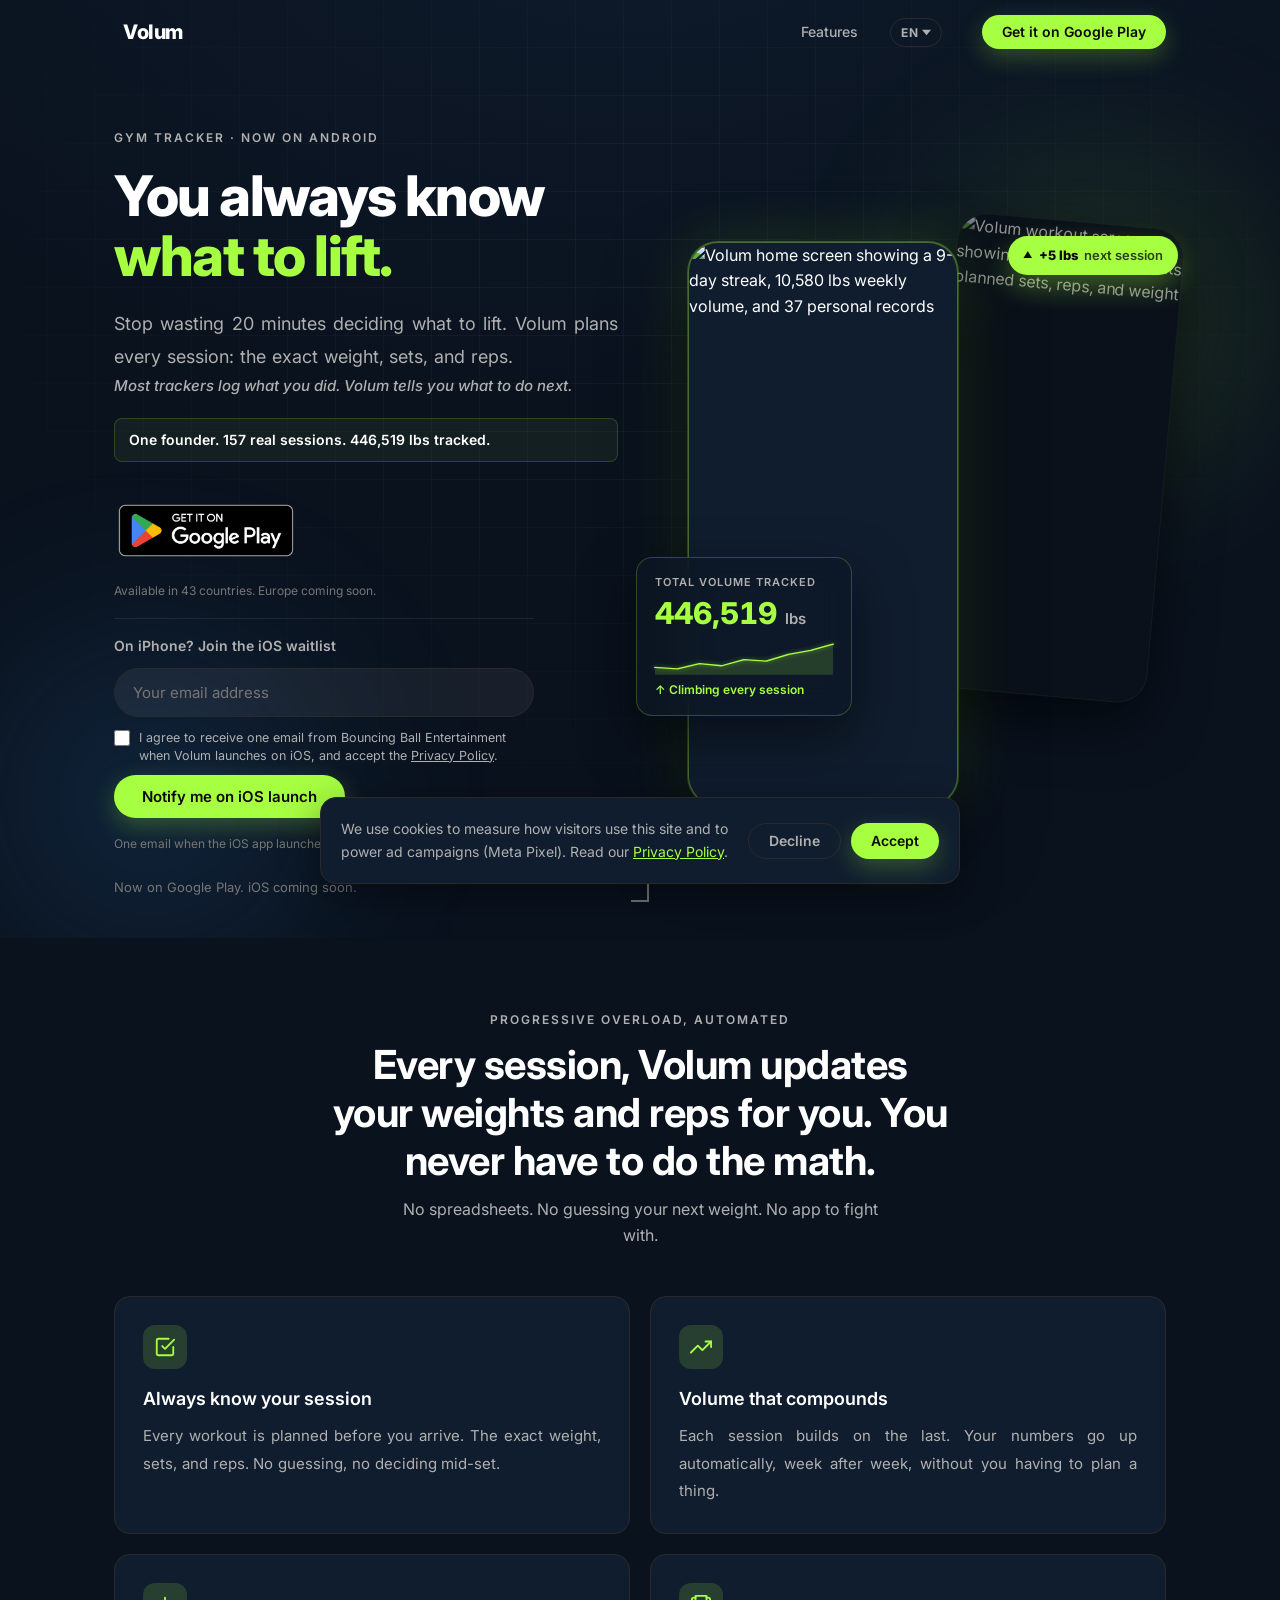
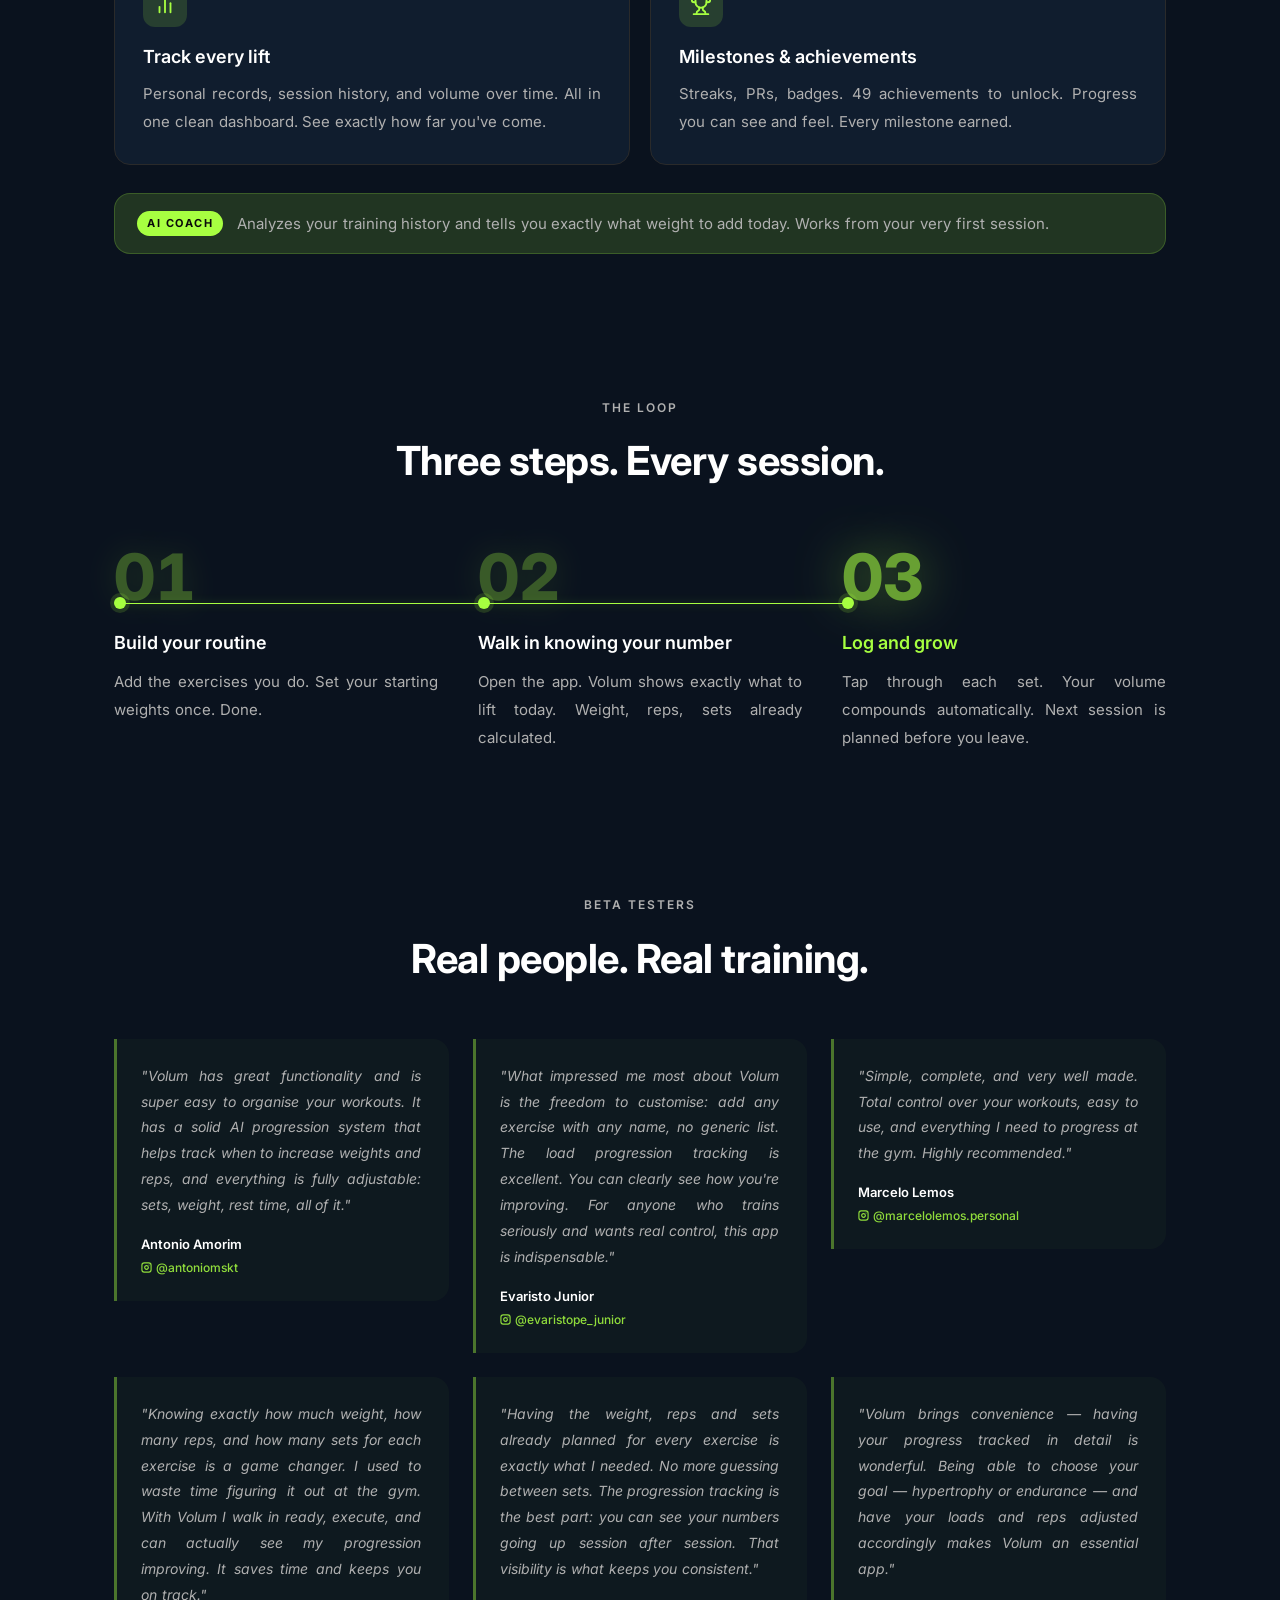
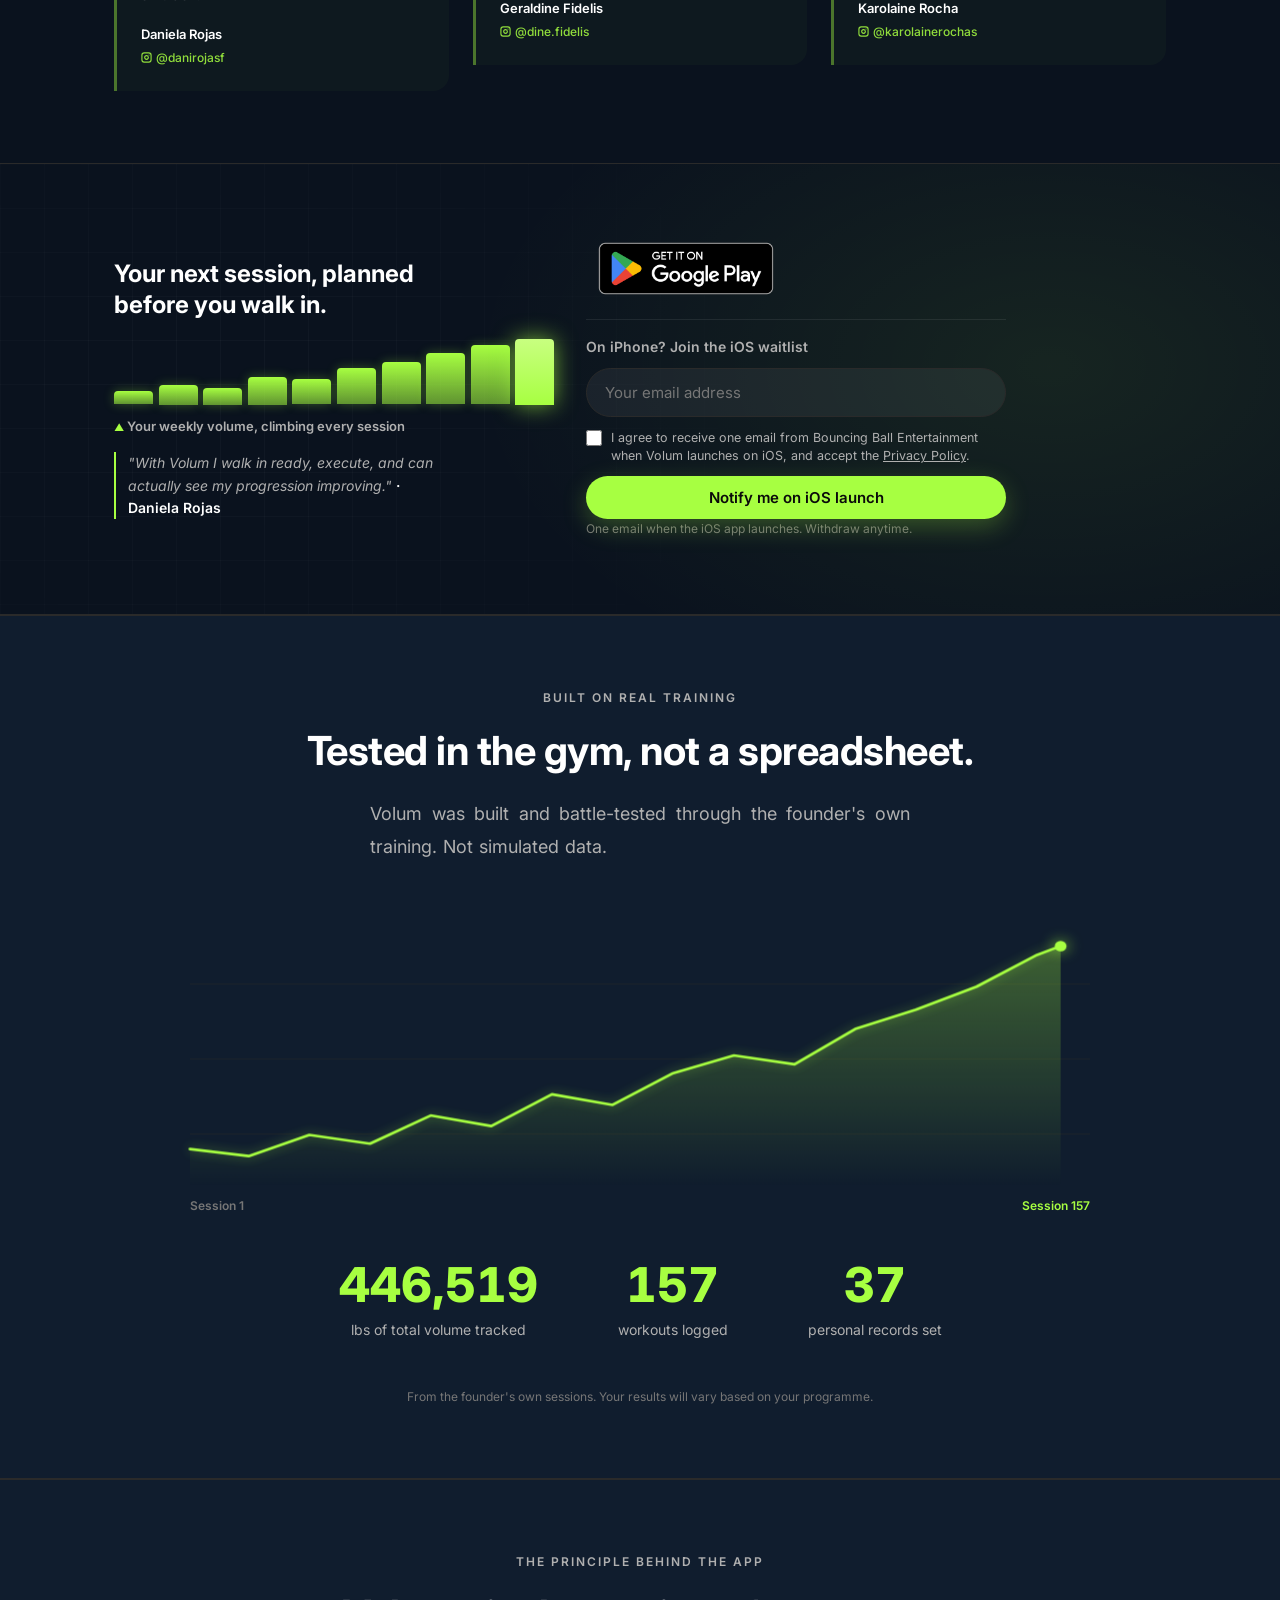
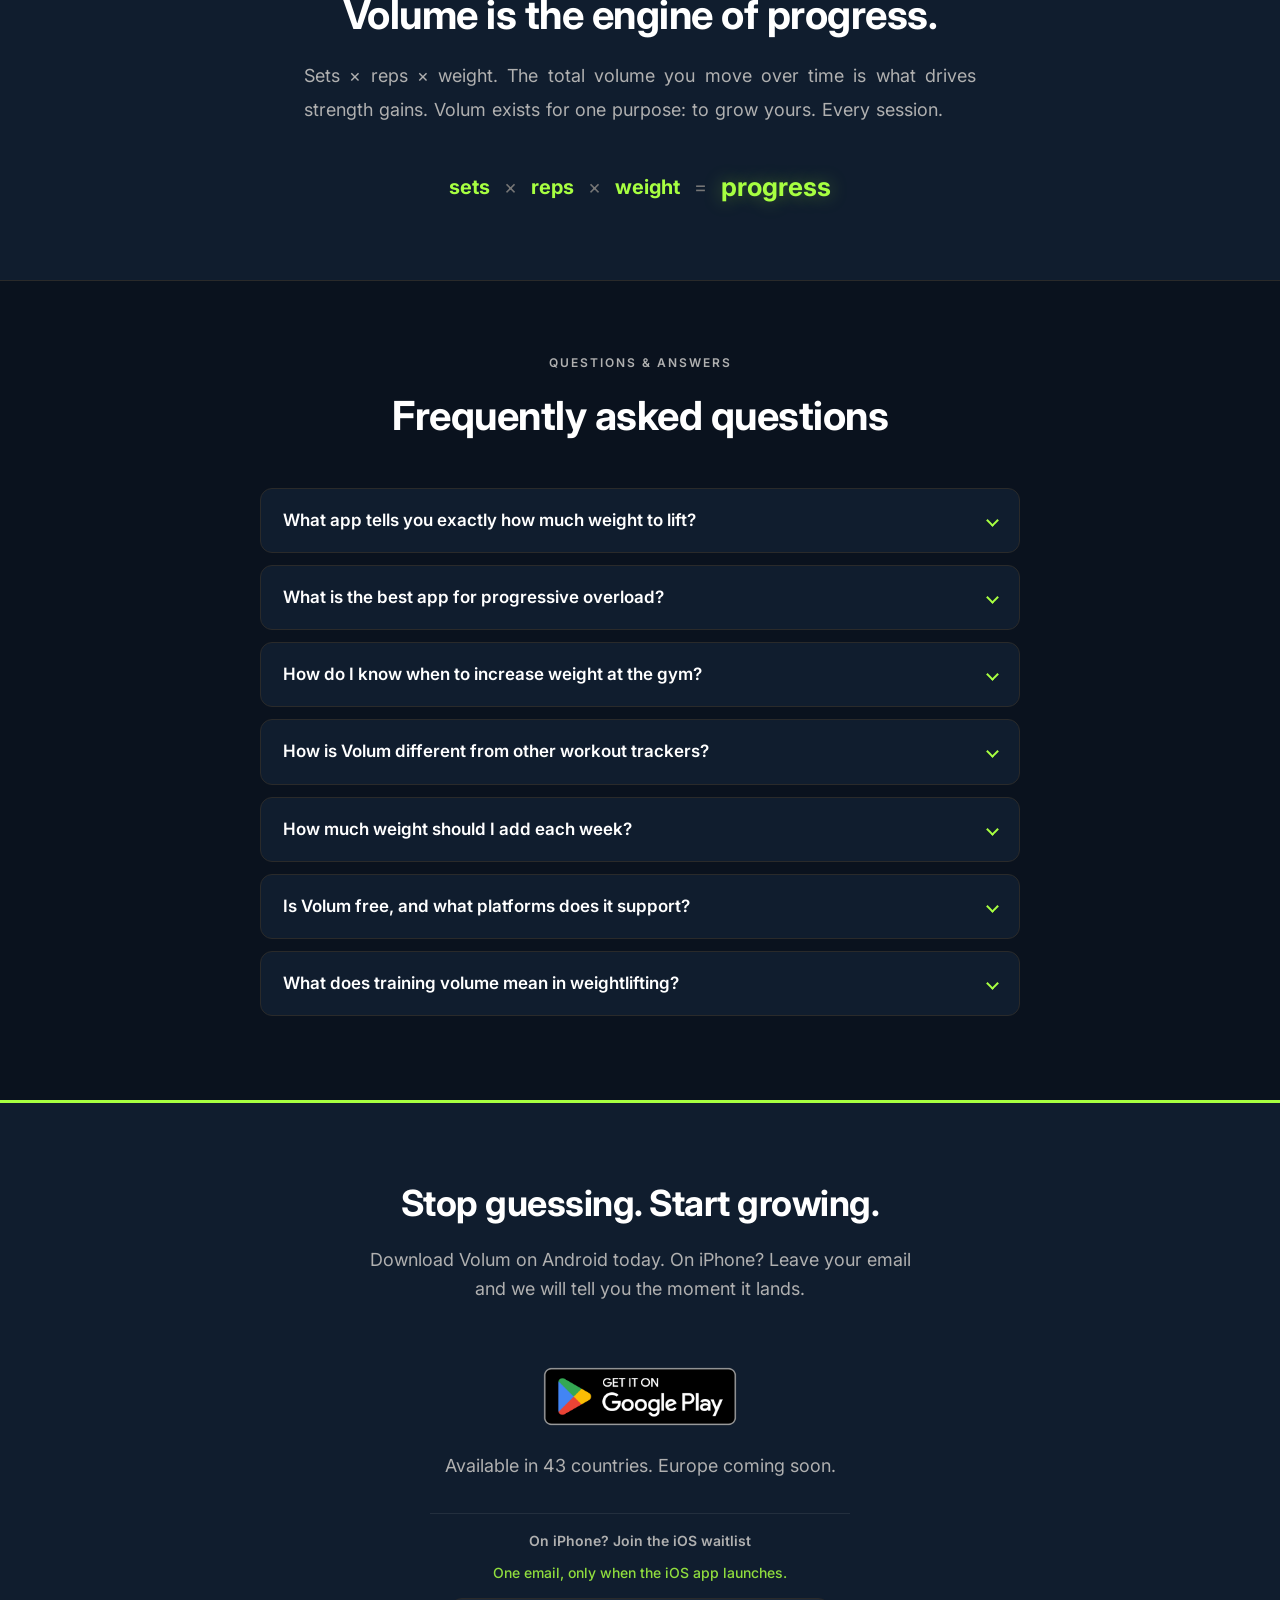
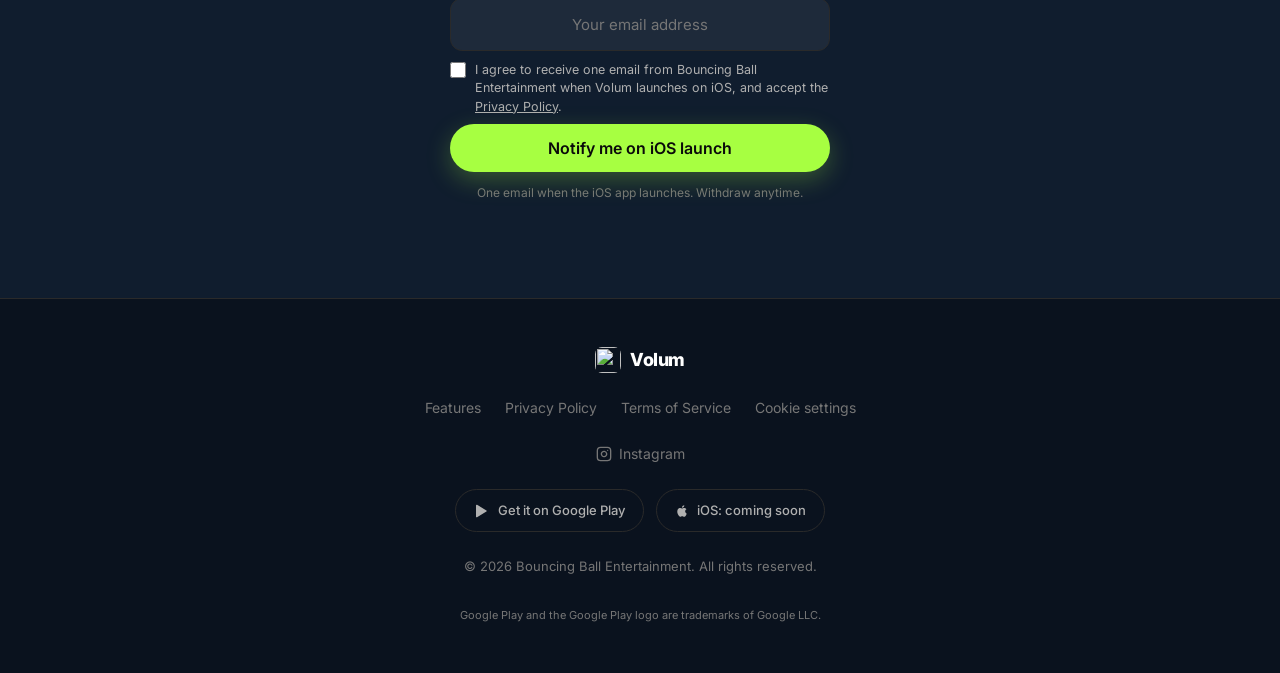
==== index.html @ c30d6f72 "feat(site): Google Play CTA for Android, iOS-only email waitlist Co-Authored-By: Claude Sonnet 5.5 <" ====
<!DOCTYPE html>
<html lang="en">
<head>
  <meta charset="UTF-8">
  <meta name="viewport" content="width=device-width, initial-scale=1.0">
  <title>Volum: Free Workout Tracker App · Progressive Overload Made Simple</title>
  <meta name="description" content="Know exactly what to lift every session. Volum plans your workout: weight, sets, and reps. Your volume grows automatically. Free gym log app, now on Google Play for Android. iOS coming soon.">

  <meta property="og:title"       content="Volum: Free Workout Tracker App">
  <meta property="og:description" content="Know exactly what to lift every session. Volum plans your workout so your volume grows automatically.">
  <meta property="og:image"       content="https://app-volum.com/assets/icon.png">
  <meta property="og:image:width"  content="1024">
  <meta property="og:image:height" content="1024">
  <meta property="og:type"        content="website">
  <meta property="og:url"         content="https://app-volum.com/">
  <meta property="og:locale"      content="en_US">
  <meta name="twitter:card"       content="summary_large_image">
  <link rel="canonical"           href="https://app-volum.com/">
  <link rel="alternate" hreflang="en" href="https://app-volum.com/">
  <link rel="alternate" hreflang="es" href="https://app-volum.com/es/">
  <link rel="alternate" hreflang="pt" href="https://app-volum.com/pt/">
  <link rel="alternate" hreflang="x-default" href="https://app-volum.com/">

  <link rel="preload" as="image" href="/assets/hero-bg.png">

  <script defer data-domain="app-volum.com"
          src="https://plausible.io/js/script.js"></script>
  <script>window.plausible=window.plausible||function(){(window.plausible.q=window.plausible.q||[]).push(arguments)}</script>

  <!-- Meta Pixel: NOT loaded here. It only loads (script fetch + init +
       PageView) after cookie consent is accepted -- see loadMetaPixel() in
       script.js and the consent banner in <body>. No noscript pixel either,
       since we can't gate tracking for JS-disabled visitors on consent. -->

  <script type="application/ld+json">
  {
    "@context": "https://schema.org",
    "@type": "SoftwareApplication",
    "name": "Volum",
    "description": "Free workout tracker app that plans every session: weight, sets, and reps. Your volume grows automatically.",
    "operatingSystem": "Android",
    "applicationCategory": "HealthApplication",
    "inLanguage": ["en", "es", "pt"],
    "offers": { "@type": "Offer", "price": "0", "priceCurrency": "USD" },
    "url": "https://app-volum.com/",
    "downloadUrl": "https://play.google.com/store/apps/details?id=com.volum.app",
    "installUrl": "https://play.google.com/store/apps/details?id=com.volum.app",
    "sameAs": ["https://play.google.com/store/apps/details?id=com.volum.app"]
  }
  </script>

  <script type="application/ld+json">
  {
    "@context": "https://schema.org",
    "@type": "FAQPage",
    "mainEntity": [
      {
        "@type": "Question",
        "name": "What app tells you exactly how much weight to lift?",
        "acceptedAnswer": { "@type": "Answer", "text": "Volum tells you the exact weight, sets, and reps for every exercise before you start. It analyzes your training history and uses an AI Coach to apply progressive overload automatically, so you never have to guess your next weight at the gym." }
      },
      {
        "@type": "Question",
        "name": "What is the best app for progressive overload?",
        "acceptedAnswer": { "@type": "Answer", "text": "Volum is built specifically for progressive overload. Instead of only logging what you did, it plans your next session, increasing weight, reps, or sets automatically based on your performance, so your training volume keeps climbing week after week." }
      },
      {
        "@type": "Question",
        "name": "How do I know when to increase weight at the gym?",
        "acceptedAnswer": { "@type": "Answer", "text": "A simple rule: increase the weight once you can complete all your planned sets and reps with one or two reps left in reserve. Volum tracks this for you and tells you exactly when and how much to add each session." }
      },
      {
        "@type": "Question",
        "name": "How is Volum different from other workout trackers?",
        "acceptedAnswer": { "@type": "Answer", "text": "Most trackers only log what you already did. Volum is a workout planner: it tells you what to do next. Every session's weight, sets, and reps are calculated for you in advance, then logged as you train, with no spreadsheets and no guessing." }
      },
      {
        "@type": "Question",
        "name": "How much weight should I add each week?",
        "acceptedAnswer": { "@type": "Answer", "text": "For most lifts, adding roughly 2.5 to 5 percent once you hit your rep targets is a sustainable rate of progression. The right amount depends on the exercise and your recovery, so Volum calculates it per exercise to keep each jump small enough to progress safely." }
      },
      {
        "@type": "Question",
        "name": "Is Volum free, and what platforms does it support?",
        "acceptedAnswer": { "@type": "Answer", "text": "Yes. Volum is a free workout tracker, available now on Google Play for Android. An iOS version is coming soon: join the iOS waitlist and we will send you a single email on launch day." }
      },
      {
        "@type": "Question",
        "name": "What does training volume mean in weightlifting?",
        "acceptedAnswer": { "@type": "Answer", "text": "Training volume is sets times reps times weight, the total amount of work you move over time. It is a primary driver of muscle and strength gains. Volum tracks your volume every session and grows it gradually through automatic progressive overload." }
      }
    ]
  }
  </script>

  <meta name="theme-color" content="#0A121E">
  <link rel="icon" href="/assets/icon.png">
  <link rel="stylesheet" href="/style.css?v=2.2">
  <link rel="preconnect" href="https://fonts.googleapis.com">
  <link rel="preconnect" href="https://fonts.gstatic.com" crossorigin>
  <link rel="preload" as="style" href="https://fonts.googleapis.com/css2?family=Inter:wght@400;500;600;700;800&display=swap" onload="this.rel='stylesheet'">
  <noscript><link rel="stylesheet" href="https://fonts.googleapis.com/css2?family=Inter:wght@400;500;600;700;800&display=swap"></noscript>
</head>
<body>

  <!-- ═══════════════════════════════ NAVBAR ═══════════════════════════════ -->
  <nav class="navbar" id="navbar">
    <div class="nav-inner">
      <a href="/" class="nav-logo" aria-label="Volum home">
        <img src="/assets/icon.png" alt="" class="nav-logo-mark">
        <span class="nav-logo-text">Volum</span>
      </a>
      <div class="nav-links">
        <a href="#features">Features</a>
      </div>

      <div class="lang-picker" id="lang-picker">
        <button class="lang-btn" id="lang-btn"
                aria-haspopup="listbox" aria-expanded="false" aria-label="Change language">
          <span id="lang-label">EN</span>
          <svg viewBox="0 0 10 6" fill="currentColor" aria-hidden="true"><path d="M0 0l5 6 5-6z"/></svg>
        </button>
        <ul class="lang-dropdown" id="lang-dropdown" role="listbox" aria-label="Language">
          <li role="option" data-lang="en" tabindex="0" aria-selected="true">English</li>
          <li role="option" data-lang="es" tabindex="0" aria-selected="false">Español</li>
          <li role="option" data-lang="pt" tabindex="0" aria-selected="false">Português</li>
        </ul>
      </div>

      <a href="https://play.google.com/store/apps/details?id=com.volum.app&amp;referrer=utm_source%3Dapp-volum.com%26utm_medium%3Dwebsite%26utm_campaign%3Dnav" target="_blank" rel="noopener" class="btn btn-accent btn-sm nav-cta" data-slot="nav">Get it on Google Play</a>
      <button class="hamburger" id="hamburger"
              aria-label="Open menu" aria-expanded="false" aria-controls="nav-mobile">
        <span></span><span></span><span></span>
      </button>
    </div>
    <div class="nav-mobile" id="nav-mobile">
      <a href="#features">Features</a>
      <a href="#how-it-works">How It Works</a>
      <a href="#testimonials">Testimonials</a>
      <a href="#real-numbers">Real Results</a>
      <a href="https://play.google.com/store/apps/details?id=com.volum.app&amp;referrer=utm_source%3Dapp-volum.com%26utm_medium%3Dwebsite%26utm_campaign%3Dnav" target="_blank" rel="noopener" class="btn btn-accent" data-slot="nav">Get it on Google Play</a>
    </div>
  </nav>

  <!-- ════════════════════════════════ HERO ════════════════════════════════ -->
  <section class="hero">
    <div class="hero-bg" aria-hidden="true">
      <div class="hero-grid"></div>
      <div class="hero-glow hero-glow-blue"></div>
      <div class="hero-glow hero-glow-lime"></div>
    </div>

    <div class="container hero-row">

      <div class="hero-content">
        <p class="hero-eyebrow">Gym Tracker · Now on Android</p>
        <h1 class="hero-headline">You always know<br><span class="hl">what to lift.</span></h1>
        <p class="hero-sub">Stop wasting 20 minutes deciding what to lift. Volum plans every session: the exact weight, sets, and reps.</p>
        <p class="hero-differentiator">Most trackers log what you did. Volum tells you what to do next.</p>
        <p class="hero-proof">One founder. 157 real sessions. 446,519 lbs tracked.</p>
        <a class="play-cta" data-slot="hero" href="https://play.google.com/store/apps/details?id=com.volum.app&amp;referrer=utm_source%3Dapp-volum.com%26utm_medium%3Dwebsite%26utm_campaign%3Dhero" target="_blank" rel="noopener">
          <img src="/assets/badges/play-en.png" alt="Get it on Google Play" width="646" height="250" loading="lazy">
        </a>
        <p class="region-note">Available in 43 countries. Europe coming soon.</p>
        <div class="ios-waitlist">
          <p class="ios-waitlist-h">On iPhone? Join the iOS waitlist</p>
          <form class="waitlist-form" id="waitlist-form-hero"
                action="https://formspree.io/f/mgoqbdyo" method="POST">
            <input type="hidden" name="utm_source" id="utm-source-hero">
            <input type="hidden" name="platform" class="platform-hidden-input" value="ios">
            <input class="waitlist-input" type="email" name="email"
                   placeholder="Your email address"
                   required maxlength="254"
                   pattern="[^\s@.]+(?:\.[^\s@.]+)*@(?:[^\s@.]+\.)+[^\s@.]+"
                   autocomplete="email" aria-describedby="hero-form-msg">
            <label class="form-consent-check">
              <input type="checkbox" name="consent" value="I agree to receive one email when Volum launches on iOS and accept the Privacy Policy" required>
              <span>I agree to receive one email from Bouncing Ball Entertainment when Volum launches on iOS, and accept the <a href="https://bouncingballentertainment.github.io/volum-legal/privacy-policy.html" target="_blank" rel="noopener">Privacy Policy</a>.</span>
            </label>
            <button class="btn btn-accent" type="submit" id="hero-submit-btn">Notify me on iOS launch</button>
          </form>
          <p class="form-privacy">One email when the iOS app launches. Withdraw anytime.</p>
          <p class="form-message" id="hero-form-msg" aria-live="polite"></p>
        </div>
        <p class="hero-launch">Now on Google Play. iOS coming soon.</p>
      </div>

      <div class="hero-visual" aria-label="Volum app screens">
        <div class="hero-stage">
          <div class="hero-screen hero-screen-back">
            <img src="/assets/app-workout.jpeg"
                 alt="Volum workout screen showing each exercise with its planned sets, reps, and weight"
                 loading="lazy" width="980" height="2048">
          </div>
          <div class="hero-screen hero-screen-front">
            <img src="/assets/app-home.jpeg"
                 alt="Volum home screen showing a 9-day streak, 10,580 lbs weekly volume, and 37 personal records"
                 loading="eager" width="980" height="2048">
          </div>

          <div class="hero-datacard">
            <span class="hero-datacard-label">Total volume tracked</span>
            <span class="hero-datacard-value"><span class="hero-datacard-num" data-countup="446519">446,519</span> <span class="hero-datacard-unit">lbs</span></span>
            <svg class="hero-spark" viewBox="0 0 200 70" fill="none" preserveAspectRatio="none" aria-hidden="true">
              <path class="hero-spark-area" d="M0,55 L25,58 L50,48 L75,52 L100,40 L125,43 L150,30 L175,22 L200,10 L200,70 L0,70 Z"></path>
              <path class="hero-spark-line" pathLength="1" d="M0,55 L25,58 L50,48 L75,52 L100,40 L125,43 L150,30 L175,22 L200,10"></path>
            </svg>
            <span class="hero-datacard-trend">↑ Climbing every session</span>
          </div>

          <div class="hero-chip">
            <span class="hero-chip-up" aria-hidden="true">▲</span> +5 lbs <em>next session</em>
          </div>
        </div>
      </div>

    </div><!-- /hero-row -->

    <div class="hero-scroll-hint" aria-hidden="true"><span></span></div>
  </section>

  <!-- ══════════════════════════════ FEATURES ══════════════════════════════ -->
  <section class="features" id="features">
    <div class="container">
      <p class="eyebrow">Progressive overload, automated</p>
      <h2>Every session, Volum updates your weights and reps for you. You never have to do the math.</h2>
      <p class="features-tagline">No spreadsheets. No guessing your next weight. No app to fight with.</p>
      <div class="features-grid">

        <div class="feature-card">
          <div class="feature-icon" aria-hidden="true">
            <svg width="22" height="22" viewBox="0 0 24 24" fill="none"
                 stroke="currentColor" stroke-width="2" stroke-linecap="round" stroke-linejoin="round">
              <path d="M9 11l3 3L22 4"/>
              <path d="M21 12v7a2 2 0 01-2 2H5a2 2 0 01-2-2V5a2 2 0 012-2h11"/>
            </svg>
          </div>
          <h3>Always know your session</h3>
          <p>Every workout is planned before you arrive. The exact weight, sets, and reps. No guessing, no deciding mid-set.</p>
        </div>

        <div class="feature-card">
          <div class="feature-icon" aria-hidden="true">
            <svg width="22" height="22" viewBox="0 0 24 24" fill="none"
                 stroke="currentColor" stroke-width="2" stroke-linecap="round" stroke-linejoin="round">
              <polyline points="23 6 13.5 15.5 8.5 10.5 1 18"/>
              <polyline points="17 6 23 6 23 12"/>
            </svg>
          </div>
          <h3>Volume that compounds</h3>
          <p>Each session builds on the last. Your numbers go up automatically, week after week, without you having to plan a thing.</p>
        </div>

        <div class="feature-card">
          <div class="feature-icon" aria-hidden="true">
            <svg width="22" height="22" viewBox="0 0 24 24" fill="none"
                 stroke="currentColor" stroke-width="2" stroke-linecap="round" stroke-linejoin="round">
              <line x1="18" y1="20" x2="18" y2="10"/>
              <line x1="12" y1="20" x2="12" y2="4"/>
              <line x1="6"  y1="20" x2="6"  y2="14"/>
            </svg>
          </div>
          <h3>Track every lift</h3>
          <p>Personal records, session history, and volume over time. All in one clean dashboard. See exactly how far you've come.</p>
        </div>

        <div class="feature-card">
          <div class="feature-icon" aria-hidden="true">
            <svg width="22" height="22" viewBox="0 0 24 24" fill="none"
                 stroke="currentColor" stroke-width="2" stroke-linecap="round" stroke-linejoin="round">
              <path d="M6 9H4.5a2.5 2.5 0 010-5H6"/>
              <path d="M18 9h1.5a2.5 2.5 0 000-5H18"/>
              <path d="M4 22h16"/>
              <path d="M10 14.66V17c0 .55-.47.98-.97 1.21C7.85 18.75 7 20.24 7 22"/>
              <path d="M14 14.66V17c0 .55.47.98.97 1.21C16.15 18.75 17 20.24 17 22"/>
              <path d="M18 2H6v7a6 6 0 0012 0V2z"/>
            </svg>
          </div>
          <h3>Milestones &amp; achievements</h3>
          <p>Streaks, PRs, badges. 49 achievements to unlock. Progress you can see and feel. Every milestone earned.</p>
        </div>

      </div>

      <div class="features-ai-callout">
        <span class="features-ai-badge">AI Coach</span>
        <p>Analyzes your training history and tells you exactly what weight to add today. Works from your very first session.</p>
      </div>
    </div>
  </section>

  <!-- ════════════════════════════ HOW IT WORKS ════════════════════════════ -->
  <section class="how-it-works" id="how-it-works">
    <div class="container">
      <p class="eyebrow">The loop</p>
      <h2>Three steps. Every session.</h2>
      <div class="steps-grid" id="steps-grid">

        <div class="step">
          <span class="step-number" aria-hidden="true">01</span>
          <div class="step-dot" aria-hidden="true"></div>
          <h3>Build your routine</h3>
          <p>Add the exercises you do. Set your starting weights once. Done.</p>
        </div>

        <div class="step">
          <span class="step-number" aria-hidden="true">02</span>
          <div class="step-dot" aria-hidden="true"></div>
          <h3>Walk in knowing your number</h3>
          <p>Open the app. Volum shows exactly what to lift today. Weight, reps, sets already calculated.</p>
        </div>

        <div class="step">
          <span class="step-number" aria-hidden="true">03</span>
          <div class="step-dot" aria-hidden="true"></div>
          <h3>Log and grow</h3>
          <p>Tap through each set. Your volume compounds automatically. Next session is planned before you leave.</p>
        </div>

      </div>
    </div>
  </section>

  <!-- ════════════════════════════ TESTIMONIALS ═══════════════════════════ -->
  <section class="testimonials" id="testimonials">
    <div class="container">
      <p class="eyebrow">Beta Testers</p>
      <h2 class="testimonials-heading">Real people. Real training.</h2>
      <div class="testimonials-grid">

        <div class="testimonial-card" data-href="https://www.instagram.com/antoniomskt/">
          <blockquote class="testimonial-quote">&quot;Volum has great functionality and is super easy to organise your workouts. It has a solid AI progression system that helps track when to increase weights and reps, and everything is fully adjustable: sets, weight, rest time, all of it.&quot;</blockquote>
          <div class="testimonial-attr">
            <span class="testimonial-name">Antonio Amorim</span>
            <a class="testimonial-handle" href="https://www.instagram.com/antoniomskt/" target="_blank" rel="noopener"><svg width="11" height="11" viewBox="0 0 24 24" fill="none" stroke="currentColor" stroke-width="2.5" stroke-linecap="round" stroke-linejoin="round" aria-hidden="true"><rect x="2" y="2" width="20" height="20" rx="5" ry="5"/><path d="M16 11.37A4 4 0 1112.63 8 4 4 0 0116 11.37z"/><line x1="17.5" y1="6.5" x2="17.51" y2="6.5"/></svg>@antoniomskt</a>
          </div>
        </div>

        <div class="testimonial-card" data-href="https://www.instagram.com/evaristope_junior/">
          <blockquote class="testimonial-quote">&quot;What impressed me most about Volum is the freedom to customise: add any exercise with any name, no generic list. The load progression tracking is excellent. You can clearly see how you're improving. For anyone who trains seriously and wants real control, this app is indispensable.&quot;</blockquote>
          <div class="testimonial-attr">
            <span class="testimonial-name">Evaristo Junior</span>
            <a class="testimonial-handle" href="https://www.instagram.com/evaristope_junior/" target="_blank" rel="noopener"><svg width="11" height="11" viewBox="0 0 24 24" fill="none" stroke="currentColor" stroke-width="2.5" stroke-linecap="round" stroke-linejoin="round" aria-hidden="true"><rect x="2" y="2" width="20" height="20" rx="5" ry="5"/><path d="M16 11.37A4 4 0 1112.63 8 4 4 0 0116 11.37z"/><line x1="17.5" y1="6.5" x2="17.51" y2="6.5"/></svg>@evaristope_junior</a>
          </div>
        </div>

        <div class="testimonial-card" data-href="https://www.instagram.com/marcelolemos.personal/">
          <blockquote class="testimonial-quote">&quot;Simple, complete, and very well made. Total control over your workouts, easy to use, and everything I need to progress at the gym. Highly recommended.&quot;</blockquote>
          <div class="testimonial-attr">
            <span class="testimonial-name">Marcelo Lemos</span>
            <a class="testimonial-handle" href="https://www.instagram.com/marcelolemos.personal/" target="_blank" rel="noopener"><svg width="11" height="11" viewBox="0 0 24 24" fill="none" stroke="currentColor" stroke-width="2.5" stroke-linecap="round" stroke-linejoin="round" aria-hidden="true"><rect x="2" y="2" width="20" height="20" rx="5" ry="5"/><path d="M16 11.37A4 4 0 1112.63 8 4 4 0 0116 11.37z"/><line x1="17.5" y1="6.5" x2="17.51" y2="6.5"/></svg>@marcelolemos.personal</a>
          </div>
        </div>

        <div class="testimonial-card" data-href="https://www.instagram.com/danirojasf/">
          <blockquote class="testimonial-quote">&quot;Knowing exactly how much weight, how many reps, and how many sets for each exercise is a game changer. I used to waste time figuring it out at the gym. With Volum I walk in ready, execute, and can actually see my progression improving. It saves time and keeps you on track.&quot;</blockquote>
          <div class="testimonial-attr">
            <span class="testimonial-name">Daniela Rojas</span>
            <a class="testimonial-handle" href="https://www.instagram.com/danirojasf/" target="_blank" rel="noopener"><svg width="11" height="11" viewBox="0 0 24 24" fill="none" stroke="currentColor" stroke-width="2.5" stroke-linecap="round" stroke-linejoin="round" aria-hidden="true"><rect x="2" y="2" width="20" height="20" rx="5" ry="5"/><path d="M16 11.37A4 4 0 1112.63 8 4 4 0 0116 11.37z"/><line x1="17.5" y1="6.5" x2="17.51" y2="6.5"/></svg>@danirojasf</a>
          </div>
        </div>

        <div class="testimonial-card" data-href="https://www.instagram.com/dine.fidelis/">
          <blockquote class="testimonial-quote">&quot;Having the weight, reps and sets already planned for every exercise is exactly what I needed. No more guessing between sets. The progression tracking is the best part: you can see your numbers going up session after session. That visibility is what keeps you consistent.&quot;</blockquote>
          <div class="testimonial-attr">
            <span class="testimonial-name">Geraldine Fidelis</span>
            <a class="testimonial-handle" href="https://www.instagram.com/dine.fidelis/" target="_blank" rel="noopener"><svg width="11" height="11" viewBox="0 0 24 24" fill="none" stroke="currentColor" stroke-width="2.5" stroke-linecap="round" stroke-linejoin="round" aria-hidden="true"><rect x="2" y="2" width="20" height="20" rx="5" ry="5"/><path d="M16 11.37A4 4 0 1112.63 8 4 4 0 0116 11.37z"/><line x1="17.5" y1="6.5" x2="17.51" y2="6.5"/></svg>@dine.fidelis</a>
          </div>
        </div>

        <div class="testimonial-card" data-href="https://www.instagram.com/karolainerochas/">
          <blockquote class="testimonial-quote">&quot;Volum brings convenience — having your progress tracked in detail is wonderful. Being able to choose your goal — hypertrophy or endurance — and have your loads and reps adjusted accordingly makes Volum an essential app.&quot;</blockquote>
          <div class="testimonial-attr">
            <span class="testimonial-name">Karolaine Rocha</span>
            <a class="testimonial-handle" href="https://www.instagram.com/karolainerochas/" target="_blank" rel="noopener"><svg width="11" height="11" viewBox="0 0 24 24" fill="none" stroke="currentColor" stroke-width="2.5" stroke-linecap="round" stroke-linejoin="round" aria-hidden="true"><rect x="2" y="2" width="20" height="20" rx="5" ry="5"/><path d="M16 11.37A4 4 0 1112.63 8 4 4 0 0116 11.37z"/><line x1="17.5" y1="6.5" x2="17.51" y2="6.5"/></svg>@karolainerochas</a>
          </div>
        </div>

      </div>
    </div>
  </section>

  <!-- ══════════════════════════════ MID-PAGE CTA ══════════════════════════ -->
  <section class="mid-cta">
    <div class="container">
      <div class="mid-cta-inner">
        <div class="mid-cta-left">
          <p class="mid-cta-heading">Your next session, planned before you walk in.</p>
          <div class="mid-cta-data">
            <div class="mcd-bars" aria-hidden="true">
              <span style="height:20%"></span>
              <span style="height:30%"></span>
              <span style="height:25%"></span>
              <span style="height:42%"></span>
              <span style="height:38%"></span>
              <span style="height:55%"></span>
              <span style="height:64%"></span>
              <span style="height:78%"></span>
              <span style="height:90%"></span>
              <span style="height:100%" class="mcd-peak"></span>
            </div>
            <p class="mcd-caption"><span class="mcd-arrow" aria-hidden="true">▲</span> <span>Your weekly volume, climbing every session</span></p>
          </div>
          <blockquote class="mid-cta-quote">"With Volum I walk in ready, execute, and can actually see my progression improving."<cite> · Daniela Rojas</cite></blockquote>
        </div>
        <div class="mid-cta-right">
          <a class="play-cta" data-slot="mid" href="https://play.google.com/store/apps/details?id=com.volum.app&amp;referrer=utm_source%3Dapp-volum.com%26utm_medium%3Dwebsite%26utm_campaign%3Dmid" target="_blank" rel="noopener">
            <img src="/assets/badges/play-en.png" alt="Get it on Google Play" width="646" height="250" loading="lazy">
          </a>
          <div class="ios-waitlist">
            <p class="ios-waitlist-h">On iPhone? Join the iOS waitlist</p>
            <form class="waitlist-form mid-cta-form" id="waitlist-form-mid"
                  action="https://formspree.io/f/mgoqbdyo" method="POST">
              <input type="hidden" name="utm_source" id="utm-source-mid">
              <input type="hidden" name="platform" class="platform-hidden-input" value="ios">
              <input class="waitlist-input" type="email" name="email"
                     placeholder="Your email address"
                     required maxlength="254"
                     pattern="[^\s@.]+(?:\.[^\s@.]+)*@(?:[^\s@.]+\.)+[^\s@.]+"
                     autocomplete="email" aria-describedby="mid-form-msg">
              <label class="form-consent-check">
                <input type="checkbox" name="consent" value="I agree to receive one email when Volum launches on iOS and accept the Privacy Policy" required>
                <span>I agree to receive one email from Bouncing Ball Entertainment when Volum launches on iOS, and accept the <a href="https://bouncingballentertainment.github.io/volum-legal/privacy-policy.html" target="_blank" rel="noopener">Privacy Policy</a>.</span>
              </label>
              <button class="btn btn-accent" type="submit" id="mid-submit-btn">Notify me on iOS launch</button>
            </form>
            <p class="form-privacy">One email when the iOS app launches. Withdraw anytime.</p>
            <p class="form-message" id="mid-form-msg" aria-live="polite"></p>
          </div>
        </div>
      </div>
    </div>
  </section>

  <!-- ════════════════════════════ REAL NUMBERS ════════════════════════════ -->
  <section class="real-numbers" id="real-numbers">
    <div class="container">
      <p class="eyebrow">Built on real training</p>
      <h2>Tested in the gym, not a spreadsheet.</h2>
      <p class="section-sub">Volum was built and battle-tested through the founder's own training. Not simulated data.</p>
      <div class="volume-chart" id="volume-chart">
        <svg class="vc-svg" viewBox="0 0 920 340" preserveAspectRatio="none" aria-hidden="true">
          <defs>
            <linearGradient id="vc-fill" x1="0" y1="0" x2="0" y2="1">
              <stop offset="0%" stop-color="#A7FF41" stop-opacity="0.30"></stop>
              <stop offset="100%" stop-color="#A7FF41" stop-opacity="0"></stop>
            </linearGradient>
          </defs>
          <g class="vc-grid" stroke="#2A2A2A" stroke-width="1">
            <line x1="0" y1="85" x2="920" y2="85"></line>
            <line x1="0" y1="170" x2="920" y2="170"></line>
            <line x1="0" y1="255" x2="920" y2="255"></line>
          </g>
          <path class="vc-area" fill="url(#vc-fill)" d="M0,272 L60,280 L122,256 L184,266 L246,234 L308,246 L370,210 L432,222 L494,186 L556,166 L618,176 L680,136 L742,114 L804,88 L866,52 L890,42 L890,315 L0,315 Z"></path>
          <path class="vc-line" pathLength="1" fill="none" stroke="#A7FF41" stroke-width="3" stroke-linecap="round" stroke-linejoin="round" d="M0,272 L60,280 L122,256 L184,266 L246,234 L308,246 L370,210 L432,222 L494,186 L556,166 L618,176 L680,136 L742,114 L804,88 L866,52 L890,42"></path>
          <circle class="vc-dot" cx="890" cy="42" r="6" fill="#A7FF41"></circle>
        </svg>
        <span class="vc-caption vc-cap-start">Session 1</span>
        <span class="vc-caption vc-cap-end">Session 157</span>
      </div>
      <div class="stats-grid">
        <div class="stat-item">
          <span class="stat-number" data-target="446519">446,519</span>
          <span class="stat-label">lbs of total volume tracked</span>
        </div>
        <div class="stat-item">
          <span class="stat-number" data-target="157">157</span>
          <span class="stat-label">workouts logged</span>
        </div>
        <div class="stat-item">
          <span class="stat-number" data-target="37">37</span>
          <span class="stat-label">personal records set</span>
        </div>
      </div>
      <p class="stats-fine-print">From the founder's own sessions. Your results will vary based on your programme.</p>
    </div>
  </section>

  <!-- ══════════════════════════ VOLUME STATEMENT ═══════════════════════════ -->
  <section class="volume-statement">
    <div class="container">
      <p class="eyebrow">The principle behind the app</p>
      <h2>Volume is the engine of progress.</h2>
      <p class="volume-body">Sets × reps × weight. The total volume you move over time is what drives strength gains. Volum exists for one purpose: to grow yours. Every session.</p>
      <div class="volume-formula" aria-label="sets times reps times weight equals progress">
        <span>sets</span>
        <span class="op">×</span>
        <span>reps</span>
        <span class="op">×</span>
        <span>weight</span>
        <span class="op">=</span>
        <span>progress</span>
      </div>
    </div>
  </section>

  <!-- ════════════════════════════════ FAQ ═════════════════════════════════ -->
  <section class="faq" id="faq">
    <div class="container">
      <p class="eyebrow">Questions &amp; answers</p>
      <h2>Frequently asked questions</h2>
      <div class="faq-list">
        <details class="faq-item">
          <summary>What app tells you exactly how much weight to lift?</summary>
          <p class="faq-answer">Volum tells you the exact weight, sets, and reps for every exercise before you start. It analyzes your training history and uses an AI Coach to apply progressive overload automatically, so you never have to guess your next weight at the gym.</p>
        </details>
        <details class="faq-item">
          <summary>What is the best app for progressive overload?</summary>
          <p class="faq-answer">Volum is built specifically for progressive overload. Instead of only logging what you did, it plans your next session, increasing weight, reps, or sets automatically based on your performance, so your training volume keeps climbing week after week.</p>
        </details>
        <details class="faq-item">
          <summary>How do I know when to increase weight at the gym?</summary>
          <p class="faq-answer">A simple rule: increase the weight once you can complete all your planned sets and reps with one or two reps left in reserve. Volum tracks this for you and tells you exactly when and how much to add each session.</p>
        </details>
        <details class="faq-item">
          <summary>How is Volum different from other workout trackers?</summary>
          <p class="faq-answer">Most trackers only log what you already did. Volum is a workout planner: it tells you what to do next. Every session's weight, sets, and reps are calculated for you in advance, then logged as you train, with no spreadsheets and no guessing.</p>
        </details>
        <details class="faq-item">
          <summary>How much weight should I add each week?</summary>
          <p class="faq-answer">For most lifts, adding roughly 2.5 to 5 percent once you hit your rep targets is a sustainable rate of progression. The right amount depends on the exercise and your recovery, so Volum calculates it per exercise to keep each jump small enough to progress safely.</p>
        </details>
        <details class="faq-item">
          <summary>Is Volum free, and what platforms does it support?</summary>
          <p class="faq-answer">Yes. Volum is a free workout tracker, available now on Google Play for Android. An iOS version is coming soon: join the iOS waitlist and we will send you a single email on launch day.</p>
        </details>
        <details class="faq-item">
          <summary>What does training volume mean in weightlifting?</summary>
          <p class="faq-answer">Training volume is sets times reps times weight, the total amount of work you move over time. It is a primary driver of muscle and strength gains. Volum tracks your volume every session and grows it gradually through automatic progressive overload.</p>
        </details>
      </div>
    </div>
  </section>

  <!-- ════════════════════════════ WAITLIST CTA ════════════════════════════ -->
  <section class="waitlist-section" id="waitlist">
    <div class="container waitlist-inner">
      <h2>Stop guessing. Start growing.</h2>
      <p>Download Volum on Android today. On iPhone? Leave your email and we will tell you the moment it lands.</p>
      <a class="play-cta" data-slot="bottom" href="https://play.google.com/store/apps/details?id=com.volum.app&amp;referrer=utm_source%3Dapp-volum.com%26utm_medium%3Dwebsite%26utm_campaign%3Dbottom" target="_blank" rel="noopener">
        <img src="/assets/badges/play-en.png" alt="Get it on Google Play" width="646" height="250" loading="lazy">
      </a>
      <p class="region-note">Available in 43 countries. Europe coming soon.</p>
      <div class="ios-waitlist">
        <p class="ios-waitlist-h">On iPhone? Join the iOS waitlist</p>
        <p class="waitlist-count">One email, only when the iOS app launches.</p>
        <form class="waitlist-form waitlist-form-large" id="waitlist-form-bottom"
              action="https://formspree.io/f/mgoqbdyo" method="POST">
          <input type="hidden" name="utm_source" id="utm-source-bottom">
          <input type="hidden" name="platform" class="platform-hidden-input" value="ios">
          <input class="waitlist-input" type="email" name="email"
                 placeholder="Your email address"
                 required maxlength="254"
                 pattern="[^\s@.]+(?:\.[^\s@.]+)*@(?:[^\s@.]+\.)+[^\s@.]+"
                 autocomplete="email" aria-describedby="bottom-form-msg">
          <label class="form-consent-check">
            <input type="checkbox" name="consent" value="I agree to receive one email when Volum launches on iOS and accept the Privacy Policy" required>
            <span>I agree to receive one email from Bouncing Ball Entertainment when Volum launches on iOS, and accept the <a href="https://bouncingballentertainment.github.io/volum-legal/privacy-policy.html" target="_blank" rel="noopener">Privacy Policy</a>.</span>
          </label>
          <button class="btn btn-accent" type="submit" id="bottom-submit-btn">Notify me on iOS launch</button>
        </form>
        <p class="form-privacy">One email when the iOS app launches. Withdraw anytime.</p>
        <p class="form-message" id="bottom-form-msg" aria-live="polite"></p>
      </div>
      <div class="share-nudge" id="share-nudge" style="display:none;">
        <span>Know someone who lifts?</span>
        <button type="button" id="share-btn">Share this page</button>
        <p class="share-copied" id="share-copied">Link copied!</p>
      </div>
    </div>
  </section>

  <!-- ════════════════════════════════ FOOTER ══════════════════════════════ -->
  <footer class="footer">
    <div class="container footer-inner">
      <a href="/" class="nav-logo footer-logo" aria-label="Volum home">
        <img src="/assets/icon.png" alt="" class="nav-logo-mark">
        <span class="nav-logo-text">Volum</span>
      </a>
      <nav class="footer-links" aria-label="Footer navigation">
        <a href="#features">Features</a>
        <a href="https://bouncingballentertainment.github.io/volum-legal/privacy-policy.html"
           target="_blank" rel="noopener">Privacy Policy</a>
        <a href="https://bouncingballentertainment.github.io/volum-legal/terms-of-service.html"
           target="_blank" rel="noopener">Terms of Service</a>
        <a href="#" id="cookie-settings">Cookie settings</a>
      </nav>
      <div class="footer-social">
        <a href="https://www.instagram.com/app.volum/" target="_blank" rel="noopener" aria-label="Follow Volum on Instagram">
          <svg width="16" height="16" viewBox="0 0 24 24" fill="none" stroke="currentColor" stroke-width="2" stroke-linecap="round" stroke-linejoin="round" aria-hidden="true">
            <rect x="2" y="2" width="20" height="20" rx="5" ry="5"/>
            <path d="M16 11.37A4 4 0 1112.63 8 4 4 0 0116 11.37z"/>
            <line x1="17.5" y1="6.5" x2="17.51" y2="6.5"/>
          </svg>
          Instagram
        </a>
      </div>
      <div class="footer-badges">
        <a class="badge badge-play active" id="play-badge" data-slot="footer" href="https://play.google.com/store/apps/details?id=com.volum.app&amp;referrer=utm_source%3Dapp-volum.com%26utm_medium%3Dwebsite%26utm_campaign%3Dfooter" target="_blank" rel="noopener" aria-label="Get it on Google Play">
          <svg class="badge-icon" width="16" height="16" viewBox="0 0 24 24" fill="currentColor" aria-hidden="true"><path d="M3 20.5v-17c0-.83.92-1.3 1.6-.86l14 8.5a1 1 0 010 1.72l-14 8.5C3.92 21.8 3 21.33 3 20.5z"/></svg>
          <span>Get it on Google Play</span>
        </a>
        <span class="badge" title="iOS version coming soon">
          <svg class="badge-icon" width="14" height="16" viewBox="0 0 24 24" fill="currentColor" aria-hidden="true"><path d="M18.71 19.5c-.83 1.24-1.71 2.45-3.05 2.47-1.34.03-1.77-.79-3.29-.79-1.53 0-2 .77-3.27.82-1.31.05-2.3-1.32-3.14-2.53C4.25 17 2.94 12.45 4.7 9.39c.87-1.52 2.43-2.48 4.12-2.51 1.28-.02 2.5.87 3.29.87.78 0 2.26-1.07 3.8-.91.65.03 2.47.26 3.64 1.98-.09.06-2.17 1.28-2.15 3.81.03 3.02 2.65 4.03 2.68 4.04-.03.07-.42 1.44-1.38 2.83M13 3.5c.73-.83 1.94-1.46 2.94-1.5.13 1.17-.34 2.35-1.04 3.19-.69.85-1.83 1.51-2.95 1.42-.15-1.15.41-2.35 1.05-3.11z"/></svg>
          <span>iOS: coming soon</span>
        </span>
      </div>
      <p class="footer-copy">© 2026 Bouncing Ball Entertainment. All rights reserved.</p>
      <p class="footer-trademark">Google Play and the Google Play logo are trademarks of Google LLC.</p>
    </div>
  </footer>

  <!-- ═══════════════════════════ COOKIE CONSENT ═══════════════════════════ -->
  <div class="consent-banner" id="consent-banner" role="dialog" aria-live="polite" aria-label="Cookie consent" hidden>
    <div class="consent-banner-inner">
      <p class="consent-banner-text">We use cookies to measure how visitors use this site and to power ad campaigns (Meta Pixel). Read our <a href="https://bouncingballentertainment.github.io/volum-legal/privacy-policy.html" target="_blank" rel="noopener">Privacy Policy</a>.</p>
      <div class="consent-banner-actions">
        <button type="button" class="btn btn-ghost btn-sm" id="consent-decline">Decline</button>
        <button type="button" class="btn btn-accent btn-sm" id="consent-accept">Accept</button>
      </div>
    </div>
  </div>

  <script src="/script.js?v=2.6"></script>
</body>
</html>
---- style.css ----
/* ═══════════════════════════════════════════════════
   VOLUM — style.css  (v3)
   Lime-first, dark, athletic. Matches app design tokens.
═══════════════════════════════════════════════════ */

/* ─── CSS CUSTOM PROPERTIES ─────────────────────── */
:root {
  --bg-primary:     #0A121E;
  --bg-card:        #101D2E;
  --bg-surface:     #1A1A2E;
  --accent:         #A7FF41;
  --accent-glow:    rgba(167,255,65,0.15);
  --accent-text:    #0A0A0A;
  --brand:          #359EFF;
  --text-primary:   #FFFFFF;
  --text-secondary: #B0B0B0;
  --text-muted:     #767676;
  --border:         #2A2A2A;
  --error:          #FF5F57;
  --radius-card:    16px;
  --radius-pill:    999px;
  --font:           'Inter', system-ui, -apple-system, sans-serif;
  --max-width:      1100px;
  --section-pad:    72px;
}

/* ─── RESET ──────────────────────────────────────── */
*, *::before, *::after { box-sizing: border-box; margin: 0; padding: 0; }
html { scroll-behavior: smooth; -webkit-text-size-adjust: 100%; }
body {
  background: var(--bg-primary);
  color: var(--text-primary);
  font-family: var(--font);
  font-size: 16px;
  line-height: 1.6;
  -webkit-font-smoothing: antialiased;
}
img  { display: block; max-width: 100%; }
a    { color: inherit; text-decoration: none; }
button { cursor: pointer; border: none; background: none; font-family: inherit; }

/* ─── LAYOUT ─────────────────────────────────────── */
.container {
  width: 100%;
  max-width: var(--max-width);
  margin: 0 auto;
  padding: 0 24px;
}

.eyebrow {
  font-size: 12px;
  font-weight: 600;
  letter-spacing: 2px;
  text-transform: uppercase;
  color: var(--text-secondary);
  margin-bottom: 12px;
}

.section-sub {
  font-size: 18px;
  color: var(--text-secondary);
  max-width: 540px;
  margin: 14px auto 0;
  text-align: center;
  line-height: 1.7;
}

/* ─── BUTTONS ─────────────────────────────────────── */
.btn {
  display: inline-flex;
  align-items: center;
  justify-content: center;
  gap: 8px;
  padding: 14px 28px;
  border-radius: var(--radius-pill);
  font-size: 15px;
  font-weight: 600;
  line-height: 1;
  white-space: nowrap;
  transition: filter 150ms ease, box-shadow 150ms ease, transform 150ms ease, opacity 150ms ease;
  font-family: var(--font);
  border: none;
  cursor: pointer;
}

.btn-accent {
  background: var(--accent);
  color: var(--accent-text);
  box-shadow: 0 8px 24px rgba(167,255,65,0.25);
}
.btn-accent:hover         { filter: brightness(1.08); box-shadow: 0 12px 32px rgba(167,255,65,0.38); }
.btn-accent:active        { transform: scale(0.97); box-shadow: 0 4px 14px rgba(167,255,65,0.18); }
.btn-accent:focus-visible { outline: 2px solid #fff; outline-offset: 3px; }
.btn-accent:disabled      { opacity: 0.4; cursor: not-allowed; filter: none; box-shadow: none; }

.btn-ghost {
  background: transparent;
  color: var(--text-secondary);
  border: 1px solid var(--border);
}
.btn-ghost:hover         { border-color: var(--accent); color: var(--accent); }
.btn-ghost:active        { transform: scale(0.97); }
.btn-ghost:focus-visible { outline: 2px solid #fff; outline-offset: 3px; }

.btn-sm { padding: 10px 20px; font-size: 14px; }

/* ─── COOKIE CONSENT BANNER ───────────────────────── */
.consent-banner {
  position: fixed;
  left: 16px;
  right: 16px;
  bottom: 16px;
  z-index: 300;
  max-width: 640px;
  margin: 0 auto;
  background: var(--bg-card);
  border: 1px solid var(--border);
  border-radius: var(--radius-card);
  box-shadow: 0 12px 40px rgba(0,0,0,0.4);
  padding: 20px;
}
.consent-banner[hidden] { display: none; }
.consent-banner-inner {
  display: flex;
  align-items: center;
  gap: 16px;
  flex-wrap: wrap;
}
.consent-banner-text {
  flex: 1 1 320px;
  font-size: 14px;
  color: var(--text-secondary);
  line-height: 1.6;
}
.consent-banner-text a { color: var(--accent); text-decoration: underline; }
.consent-banner-actions {
  display: flex;
  gap: 10px;
  flex-shrink: 0;
}
@media (max-width: 480px) {
  .consent-banner { left: 12px; right: 12px; bottom: 12px; padding: 16px; }
  .consent-banner-actions { width: 100%; }
  .consent-banner-actions .btn { flex: 1; }
}

@keyframes spin { to { transform: rotate(360deg); } }

/* ─── SKELETON ────────────────────────────────────── */
.skeleton {
  background: linear-gradient(90deg,
    var(--bg-card) 25%, var(--bg-surface) 50%, var(--bg-card) 75%);
  background-size: 200% 100%;
  animation: shimmer 1.5s infinite;
  border-radius: var(--radius-card);
}
@keyframes shimmer {
  from { background-position: 200% 0; }
  to   { background-position: -200% 0; }
}

/* ─── ANIMATIONS ──────────────────────────────────── */
@keyframes bounce-y {
  0%, 100% { transform: rotate(45deg) translate(0,0); }
  50%       { transform: rotate(45deg) translate(3px,3px); }
}
@keyframes fade-up {
  from { opacity: 0; transform: translateY(10px); }
  to   { opacity: 1; transform: translateY(0); }
}

/* ─── LANGUAGE PICKER ────────────────────────────── */
.lang-picker { position: relative; }

.lang-btn {
  display: flex;
  align-items: center;
  gap: 4px;
  padding: 6px 10px;
  background: transparent;
  border: 1px solid var(--border);
  border-radius: var(--radius-pill);
  color: var(--text-secondary);
  font-size: 12px;
  font-weight: 700;
  font-family: var(--font);
  letter-spacing: 0.5px;
  cursor: pointer;
  transition: border-color 150ms, color 150ms;
}
.lang-btn:hover         { border-color: var(--accent); color: var(--accent); }
.lang-btn:focus-visible { outline: 2px solid #fff; outline-offset: 3px; }
.lang-btn svg           { width: 9px; height: 9px; transition: transform 150ms ease; }
.lang-btn[aria-expanded="true"] svg { transform: rotate(180deg); }

.lang-dropdown {
  position: absolute;
  top: calc(100% + 8px);
  right: 0;
  background: var(--bg-surface);
  border: 1px solid var(--border);
  border-radius: 12px;
  overflow: hidden;
  list-style: none;
  min-width: 140px;
  box-shadow: 0 8px 24px rgba(0,0,0,0.45);
  display: none;
  z-index: 200;
}
.lang-dropdown.open { display: block; animation: fade-up 150ms ease both; }

.lang-dropdown li {
  padding: 11px 16px;
  font-size: 14px;
  font-weight: 500;
  color: var(--text-secondary);
  cursor: pointer;
  transition: background 120ms, color 120ms;
}
.lang-dropdown li:hover                  { background: var(--bg-card); color: var(--text-primary); }
.lang-dropdown li[aria-selected="true"]  { color: var(--accent); }
.lang-dropdown li:focus-visible          { outline: 2px solid var(--accent); outline-offset: -2px; }

.nav-mobile-lang {
  display: flex;
  gap: 8px;
  padding: 12px 0 4px;
}
.nav-mobile-lang button {
  flex: 1;
  padding: 8px;
  border: 1px solid var(--border);
  border-radius: 8px;
  background: transparent;
  color: var(--text-secondary);
  font-size: 13px;
  font-weight: 700;
  font-family: var(--font);
  cursor: pointer;
  transition: border-color 120ms, color 120ms;
}
.nav-mobile-lang button:hover,
.nav-mobile-lang button.active { border-color: var(--accent); color: var(--accent); }

/* ─── NAVBAR ──────────────────────────────────────── */
.navbar {
  position: fixed;
  top: 0; left: 0; right: 0;
  z-index: 100;
  transition: background 120ms ease, border-color 120ms ease;
  border-bottom: 1px solid transparent;
  transform: translateZ(0);
  will-change: transform;
}
.navbar.scrolled {
  background: rgba(26,26,46,0.88);
  backdrop-filter: blur(12px);
  -webkit-backdrop-filter: blur(12px);
  border-color: var(--border);
}

.nav-inner {
  max-width: var(--max-width);
  margin: 0 auto;
  padding: 0 24px;
  height: 64px;
  display: flex;
  align-items: center;
  gap: 32px;
}

.nav-logo img { height: 28px; width: auto; }

.nav-links { display: flex; gap: 28px; margin-left: auto; }
.nav-links a {
  font-size: 14px;
  font-weight: 500;
  color: var(--text-secondary);
  transition: color 150ms;
}
.nav-links a:hover,
.nav-links a[aria-current="page"] { color: var(--text-primary); }
.nav-links a:focus-visible { outline: 2px solid #fff; outline-offset: 3px; border-radius: 2px; }

.nav-cta { margin-left: 8px; }

.hamburger {
  display: none;
  flex-direction: column;
  gap: 5px;
  padding: 8px;
  margin-left: auto;
}
.hamburger span {
  display: block;
  width: 22px;
  height: 2px;
  background: var(--text-primary);
  border-radius: 2px;
  transition: transform 150ms ease, opacity 150ms ease;
}
.hamburger[aria-expanded="true"] span:nth-child(1) { transform: translateY(7px) rotate(45deg); }
.hamburger[aria-expanded="true"] span:nth-child(2) { opacity: 0; }
.hamburger[aria-expanded="true"] span:nth-child(3) { transform: translateY(-7px) rotate(-45deg); }
.hamburger:focus-visible { outline: 2px solid #fff; outline-offset: 3px; border-radius: 4px; }

.nav-mobile {
  display: none;
  flex-direction: column;
  padding: 8px 24px 20px;
  border-top: 1px solid var(--border);
  background: rgba(26,26,46,0.97);
  backdrop-filter: blur(12px);
  transform: translateZ(0);
}
.nav-mobile.open { display: flex; }
.nav-mobile a {
  font-size: 16px;
  font-weight: 500;
  color: var(--text-secondary);
  padding: 14px 0;
  border-bottom: 1px solid var(--border);
  transition: color 150ms;
}
.nav-mobile a:last-child { border-bottom: none; margin-top: 12px; text-align: center; }
.nav-mobile a:hover { color: var(--text-primary); }

/* ─── HERO ────────────────────────────────────────── */
.hero {
  position: relative;
  min-height: 100vh;
  display: flex;
  flex-direction: column;
  align-items: stretch;
  padding-top: 108px;
  overflow: hidden;
}

.hero-bg {
  position: absolute;
  inset: 0;
  background:
    radial-gradient(ellipse 70% 60% at 15% 100%, rgba(53,158,255,0.13) 0%, transparent 55%),
    url('assets/hero-bg.png') center / cover no-repeat;
  z-index: 0;
}
.hero-bg::after {
  content: '';
  position: absolute;
  inset: 0;
  background: rgba(10,18,30,0.88);
}

.hero-row {
  position: relative;
  z-index: 1;
  display: flex;
  align-items: center;
  justify-content: space-between;
  gap: 48px;
  flex: 1;
  padding-top: 20px;
  padding-bottom: 40px;
}

.hero-content {
  flex: 1;
  max-width: 560px;
}

.hero-phones {
  position: relative;
  z-index: 1;
  flex: 0 0 auto;
  overflow: visible;
}

.hero-phones::before {
  content: '';
  position: absolute;
  top: 0;
  left: 50%;
  transform: translateX(-50%);
  width: 70%;
  height: 100%;
  background: radial-gradient(ellipse at center top, rgba(167,255,65,0.07) 0%, transparent 65%);
  pointer-events: none;
  z-index: 0;
}

/* ─── PODIUM (hero 3-phone showcase) ────────────── */
.podium-deck {
  display: flex;
  justify-content: center;
  align-items: flex-end;
  perspective: 1400px;
}

.podium-card {
  position: relative;
  border-radius: 24px;
  overflow: hidden;
  cursor: pointer;
  flex-shrink: 0;
  aspect-ratio: 9 / 19;
  border: 1px solid rgba(255,255,255,0.08);
  transition: transform 350ms ease, box-shadow 350ms ease, filter 350ms ease, border-color 350ms ease;
}

.podium-card img {
  width: 100%;
  height: 100%;
  object-fit: cover;
  object-position: top;
  display: block;
}

.podium-left {
  width: 170px;
  transform: rotateY(14deg) translateX(20px) scale(0.95);
  transform-origin: right center;
  filter: brightness(0.72);
  z-index: 2;
  margin-right: -44px;
  box-shadow: -4px 24px 52px rgba(0,0,0,0.55);
}

.podium-center {
  width: 220px;
  aspect-ratio: 1038 / 2048;
  transform: translateY(-24px);
  z-index: 5;
  border-color: rgba(167,255,65,0.4);
  box-shadow: 0 28px 64px rgba(0,0,0,0.65),
              0 0 0 1px rgba(167,255,65,0.4),
              0 0 52px rgba(167,255,65,0.2);
  animation: phone-float-neutral 5s ease-in-out infinite;
}

.podium-right {
  width: 170px;
  transform: rotateY(-14deg) translateX(-20px) scale(0.95);
  transform-origin: left center;
  filter: brightness(0.72);
  z-index: 2;
  margin-left: -44px;
  box-shadow: 4px 24px 52px rgba(0,0,0,0.55);
}


.podium-card .showcase-overlay {
  position: absolute;
  bottom: 0; left: 0; right: 0;
  padding: 52px 18px 20px;
  background: linear-gradient(to top, rgba(10,18,30,0.97) 0%, rgba(10,18,30,0.75) 55%, transparent 100%);
  transform: translateY(100%);
  transition: transform 300ms ease;
}

.podium-card.active .showcase-overlay { transform: translateY(0); }

.podium-card .showcase-overlay h3 {
  font-size: 14px;
  font-weight: 700;
  color: var(--accent);
  margin-bottom: 5px;
}

.podium-card .showcase-overlay p {
  font-size: 13px;
  color: var(--text-secondary);
  line-height: 1.5;
}

/* Desktop: the .active class is only toggled by the mobile carousel, so
   reveal captions here on hover, with the center card shown by default.
   Hovering a card flattens it, brightens it, and zooms it forward. */
@media (min-width: 768px) {
  .podium-card.podium-center .showcase-overlay,
  .podium-card:hover .showcase-overlay { transform: translateY(0); }

  .podium-card:hover { filter: brightness(1); z-index: 6; }
  .podium-left:hover {
    transform: rotateY(0) translateX(0) translateY(-12px) scale(1.08);
  }
  .podium-right:hover {
    transform: rotateY(0) translateX(0) translateY(-12px) scale(1.08);
  }
  .podium-center:hover {
    transform: translateY(-32px) scale(1.05);
    animation-play-state: paused;
  }
}

.hero-phone {
  width: 200px;
  aspect-ratio: 9 / 19;
  border-radius: 32px;
  overflow: hidden;
  border: 1px solid rgba(255,255,255,0.1);
  box-shadow: 0 32px 80px rgba(0,0,0,0.6), 0 0 0 1px rgba(255,255,255,0.04), 0 0 48px rgba(167,255,65,0.12);
  animation: hero-icon-enter 700ms ease both, phone-float-neutral 5s ease-in-out 750ms infinite;
  animation-delay: 750ms, 750ms;
}

.hero-phone-img {
  width: 100%;
  height: 100%;
  object-fit: cover;
  object-position: top;
  display: block;
}

.hero-eyebrow {
  font-size: 12px;
  font-weight: 600;
  letter-spacing: 2px;
  text-transform: uppercase;
  color: var(--text-secondary);
  margin-bottom: 20px;
}

.hero-headline {
  font-size: 56px;
  font-weight: 800;
  line-height: 1.07;
  letter-spacing: -1.5px;
  margin-bottom: 20px;
}

.hero-sub {
  font-size: 18px;
  color: var(--text-secondary);
  line-height: 1.7;
  margin-bottom: 0;
  max-width: 520px;
}

.hero-proof {
  font-size: 14px;
  font-weight: 600;
  color: var(--text-primary);
  margin-top: 20px;
  margin-bottom: 16px;
  background: rgba(167,255,65,0.06);
  border: 1px solid rgba(167,255,65,0.18);
  border-radius: 8px;
  padding: 10px 14px;
  align-self: flex-start;
}

.hero-differentiator {
  font-size: 15px;
  font-weight: 500;
  color: var(--text-secondary);
  margin-bottom: 16px;
  font-style: italic;
}

.waitlist-form {
  display: flex;
  flex-wrap: wrap;
  gap: 10px;
  max-width: 460px;
  margin-bottom: 16px;
}

.waitlist-input {
  flex: 1;
  padding: 14px 18px;
  background: rgba(255,255,255,0.06);
  border: 1px solid var(--border);
  border-radius: var(--radius-pill);
  color: var(--text-primary);
  font-size: 15px;
  font-family: var(--font);
  outline: none;
  transition: border-color 150ms;
  min-width: 0;
}
.waitlist-input::placeholder { color: var(--text-muted); }
.waitlist-input:focus        { border-color: var(--accent); }

.form-message     { font-size: 14px; margin-bottom: 6px; min-height: 18px; }
.form-success-msg { color: var(--accent); }
.form-error-msg   { color: var(--error); }

.form-privacy {
  font-size: 12px;
  color: var(--text-muted);
  margin-top: 0;
  text-align: left;
}
.form-consent {
  font-size: 11px;
  color: var(--text-muted);
  margin-top: 4px;
  text-align: left;
  opacity: 0.75;
}
.form-consent a { color: var(--text-muted); text-decoration: underline; }
.form-consent a:hover { color: var(--accent); }

/* Required opt-in consent checkbox (GDPR). Full-width row within the form,
   with readable contrast (uses --text-secondary, not the dim --text-muted). */
.form-consent-check {
  flex-basis: 100%;
  display: flex;
  align-items: flex-start;
  gap: 9px;
  margin-top: 2px;
  font-size: 12.5px;
  line-height: 1.45;
  color: var(--text-secondary);
  text-align: left;
  cursor: pointer;
}
.form-consent-check input[type="checkbox"] {
  flex-shrink: 0;
  width: 16px;
  height: 16px;
  margin-top: 1px;
  accent-color: var(--accent);
  cursor: pointer;
}
.form-consent-check a { color: var(--text-secondary); text-decoration: underline; }
.form-consent-check a:hover { color: var(--accent); }

.waitlist-count {
  font-size: 13px;
  color: var(--accent);
  font-weight: 500;
  margin-top: 10px;
  opacity: 0.85;
}

.hero-launch { font-size: 13px; color: var(--text-muted); }

.hero-wordplay-bottom {
  position: relative;
  z-index: 2;
  text-align: center;
  font-size: 12px;
  font-weight: 600;
  letter-spacing: 2px;
  color: var(--text-muted);
  padding: 14px 0 8px;
}

.hero-launch-inline {
  font-weight: 400;
  letter-spacing: 0.5px;
  margin-left: 12px;
}

.hero-scroll-hint {
  position: absolute;
  bottom: 36px;
  left: 50%;
  transform: translateX(-50%);
  z-index: 1;
}
.hero-scroll-hint span {
  display: block;
  width: 18px;
  height: 18px;
  border-right: 2px solid var(--text-muted);
  border-bottom: 2px solid var(--text-muted);
  animation: bounce-y 1.8s ease-in-out infinite;
}

/* ─── FEATURES ────────────────────────────────────── */
.features { padding: var(--section-pad) 0; }
.features .container { text-align: center; }

.features-tagline {
  font-size: 16px;
  color: var(--text-secondary);
  margin: 12px auto 0;
  max-width: 480px;
}

.features-ai-callout {
  display: flex;
  align-items: center;
  gap: 14px;
  margin-top: 28px;
  padding: 16px 22px;
  background: var(--accent-glow);
  border: 1px solid rgba(167,255,65,0.2);
  border-radius: var(--radius-card);
  flex-wrap: wrap;
}

.features-ai-badge {
  font-size: 11px;
  font-weight: 700;
  letter-spacing: 1.5px;
  text-transform: uppercase;
  color: var(--accent-text);
  background: var(--accent);
  border-radius: var(--radius-pill);
  padding: 4px 10px;
  white-space: nowrap;
}

.features-ai-callout p {
  font-size: 15px;
  color: var(--text-secondary);
  margin: 0;
  text-align: left;
}

.features h2 {
  font-size: 40px;
  font-weight: 700;
  letter-spacing: -0.5px;
  max-width: 620px;
  margin: 0 auto;
  line-height: 1.2;
}

.features-grid {
  display: grid;
  grid-template-columns: repeat(2, 1fr);
  gap: 20px;
  margin-top: 48px;
  text-align: left;
}

.feature-card {
  background: var(--bg-card);
  border: 1px solid var(--border);
  border-radius: var(--radius-card);
  padding: 28px;
  transition: transform 150ms ease, border-color 150ms ease, box-shadow 150ms ease;
}
.feature-card:hover {
  transform: translateY(-4px);
  border-color: var(--accent);
  box-shadow: 0 0 0 1px var(--accent), 0 16px 40px rgba(167,255,65,0.07);
}

.feature-icon {
  width: 44px;
  height: 44px;
  background: var(--accent-glow);
  border-radius: 12px;
  display: flex;
  align-items: center;
  justify-content: center;
  margin-bottom: 16px;
  color: var(--accent);
}

.feature-card h3 { font-size: 18px; font-weight: 600; margin-bottom: 8px; }
.feature-card p  { font-size: 15px; color: var(--text-secondary); line-height: 1.65; }

/* ─── VOLUME STATEMENT ────────────────────────────── */
.volume-statement {
  padding: var(--section-pad) 0;
  background: var(--bg-card);
  border-top: 1px solid var(--border);
  border-bottom: 1px solid var(--border);
}
.volume-statement .container { text-align: center; max-width: 720px; }

.volume-statement h2 {
  font-size: 40px;
  font-weight: 700;
  letter-spacing: -0.5px;
  margin-bottom: 12px;
}

.volume-body {
  font-size: 18px;
  color: var(--text-secondary);
  line-height: 1.75;
  margin-bottom: 40px;
}

.volume-formula {
  display: flex;
  align-items: center;
  justify-content: center;
  gap: 14px;
  flex-wrap: wrap;
}
.volume-formula span { font-size: 20px; font-weight: 700; color: var(--accent); }
.volume-formula .op  { color: var(--text-muted); font-weight: 400; }
.volume-formula > span:last-child { font-size: 26px; text-shadow: 0 0 18px rgba(167,255,65,0.35); }

/* ─── FAQ (AI Overview / answer-engine target) ───────── */
.faq { padding: var(--section-pad) 0; }
.faq .container { text-align: center; }
.faq h2 {
  font-size: clamp(28px, 5vw, 40px);
  font-weight: 700;
  letter-spacing: -0.5px;
  margin-bottom: 40px;
}
.faq-list {
  max-width: 760px;
  margin: 0 auto;
  text-align: left;
}
.faq-item {
  border: 1px solid var(--border);
  border-radius: 12px;
  background: var(--bg-card);
  margin-bottom: 12px;
  overflow: hidden;
  transition: border-color 200ms ease;
}
.faq-item[open] { border-color: rgba(167,255,65,0.4); }
.faq-item summary {
  list-style: none;
  cursor: pointer;
  padding: 18px 22px;
  font-size: 17px;
  font-weight: 600;
  color: var(--text-primary);
  display: flex;
  align-items: center;
  justify-content: space-between;
  gap: 16px;
}
.faq-item summary::-webkit-details-marker { display: none; }
.faq-item summary::after {
  content: '';
  flex-shrink: 0;
  width: 9px;
  height: 9px;
  border-right: 2px solid var(--accent);
  border-bottom: 2px solid var(--accent);
  transform: rotate(45deg);
  transition: transform 200ms ease;
}
.faq-item[open] summary::after { transform: rotate(-135deg); }
.faq-item summary:hover { color: var(--accent); }
.faq-answer {
  margin: 0;
  padding: 0 22px 20px;
  font-size: 15px;
  line-height: 1.65;
  color: var(--text-secondary);
}

/* ─── HOW IT WORKS ────────────────────────────────── */
.how-it-works { padding: var(--section-pad) 0; }
.how-it-works .container { text-align: center; }

.how-it-works h2 {
  font-size: 40px;
  font-weight: 700;
  letter-spacing: -0.5px;
  margin-bottom: 52px;
}

.steps-grid {
  display: grid;
  grid-template-columns: repeat(3, 1fr);
  position: relative;
  text-align: left;
  gap: 40px;
}

.steps-grid::before {
  content: '';
  position: absolute;
  top: 58px;
  left: 6px;
  right: calc(33.33% - 33px);
  height: 1px;
  background: var(--border);
}

.step-connector-fill {
  position: absolute;
  top: 58px;
  left: 6px;
  right: calc(33.33% - 33px);
  height: 1px;
  background: var(--accent);
  box-shadow: 0 0 8px rgba(167,255,65,0.45);
  transform: scaleX(0);
  transform-origin: left center;
  transition: transform 600ms cubic-bezier(0.4, 0, 0.2, 1);
  pointer-events: none;
  z-index: 1;
}

.step { position: relative; }

.step-number {
  display: block;
  font-size: 64px;
  font-weight: 800;
  color: var(--accent);
  opacity: 0.30;
  text-shadow: 0 0 32px rgba(167,255,65,0.45);
  line-height: 1;
  margin-bottom: -12px;
  font-variant-numeric: tabular-nums;
  transition: opacity 500ms ease, text-shadow 500ms ease;
}

.step-dot {
  width: 12px;
  height: 12px;
  background: var(--accent);
  border-radius: 50%;
  margin-bottom: 20px;
  position: relative;
  z-index: 1;
  box-shadow: 0 0 0 4px rgba(167,255,65,0.15);
}

.step h3 { font-size: 18px; font-weight: 600; margin-bottom: 10px; transition: color 500ms ease; }
.step p  { font-size: 15px; color: var(--text-secondary); line-height: 1.65; }

/* ─── ACTIVE STEP (loop cycle) ───────────────────── */
.step.loop-active .step-number {
  opacity: 0.60;
  text-shadow: 0 0 50px rgba(167,255,65,0.70);
}

.step.loop-active .step-dot {
  animation: dot-ripple 1.6s ease-out infinite;
}

.step.loop-active h3 { color: var(--accent); }

@keyframes dot-ripple {
  0%   { box-shadow: 0 0 0 4px rgba(167,255,65,0.25); }
  70%  { box-shadow: 0 0 0 12px rgba(167,255,65,0); }
  100% { box-shadow: 0 0 0 12px rgba(167,255,65,0); }
}

/* ─── TESTIMONIALS ──────────────────────────────── */
.testimonials { padding: var(--section-pad) 0; }
.testimonials .container { text-align: center; }

.testimonials-heading {
  font-size: 40px;
  font-weight: 700;
  letter-spacing: -0.5px;
  margin-bottom: 48px;
}

.testimonials-grid {
  display: grid;
  grid-template-columns: repeat(3, 1fr);
  gap: 24px;
  align-items: start;
  text-align: left;
}

.testimonial-card {
  padding: 24px 28px 24px 24px;
  background: rgba(167,255,65,0.03);
  border-left: 3px solid rgba(167,255,65,0.4);
  border-radius: 0 var(--radius-card) var(--radius-card) 0;
  cursor: pointer;
  transition: background 200ms, border-color 200ms;
}

.testimonial-card:hover {
  background: rgba(167,255,65,0.07);
  border-left-color: var(--accent);
}

.testimonial-quote {
  font-size: 14px;
  font-weight: 400;
  line-height: 1.75;
  color: var(--text-secondary);
  font-style: italic;
  margin-bottom: 16px;
}

.testimonial-attr {
  display: flex;
  flex-direction: column;
  gap: 3px;
}

.testimonial-name {
  font-size: 13px;
  font-weight: 600;
  color: var(--text-primary);
}

.testimonial-handle {
  display: inline-flex;
  align-items: center;
  gap: 4px;
  font-size: 12px;
  font-weight: 500;
  color: var(--accent);
  text-decoration: none;
  opacity: 0.85;
  transition: opacity 150ms, gap 150ms;
}

.testimonial-handle:hover {
  opacity: 1;
  gap: 6px;
  text-decoration: underline;
  text-underline-offset: 3px;
}

/* ─── REAL NUMBERS ────────────────────────────────── */
.real-numbers {
  padding: var(--section-pad) 0;
  background: var(--bg-card);
  border-top: 1px solid var(--border);
  border-bottom: 1px solid var(--border);
}
.real-numbers .container { text-align: center; }

.real-numbers h2 {
  font-size: 40px;
  font-weight: 700;
  letter-spacing: -0.5px;
  margin-bottom: 12px;
}

.stats-grid {
  display: flex;
  justify-content: center;
  gap: 80px;
  flex-wrap: wrap;
  margin-top: 52px;
}

.stat-item { text-align: center; }

.stat-number {
  display: block;
  font-size: 48px;
  font-weight: 800;
  color: var(--accent);
  font-variant-numeric: tabular-nums;
  line-height: 1;
  margin-bottom: 8px;
}

.stat-label { font-size: 14px; color: var(--text-secondary); }

.stats-fine-print {
  margin-top: 44px;
  font-size: 12px;
  color: var(--text-muted);
}


/* ─── APP SCREENSHOTS ─────────────────────────────── */
.mockup-section { padding: var(--section-pad) 0; }
.mockup-section .container { text-align: center; }

.mockup-section h2 {
  font-size: 40px;
  font-weight: 700;
  letter-spacing: -0.5px;
  margin-bottom: 12px;
}

.showcase-deck {
  display: flex;
  justify-content: center;
  align-items: flex-end;
  padding: 24px 0 52px;
  margin-top: 56px;
  overflow: visible;
}

.showcase-card {
  position: relative;
  width: 160px;
  aspect-ratio: 9 / 19;
  flex-shrink: 0;
  border-radius: 20px;
  overflow: hidden;
  cursor: pointer;
  background: var(--bg-card);
  border: 1px solid rgba(255,255,255,0.08);
  box-shadow: 0 8px 28px rgba(0,0,0,0.55);
  transition: transform 250ms ease, box-shadow 250ms ease, border-color 250ms ease;
  margin-left: -36px;
}

.showcase-card:first-child { margin-left: 0; }

.showcase-card:nth-child(1) { transform: rotate(-5deg) translateY(8px);  z-index: 1; }
.showcase-card:nth-child(2) { transform: rotate(-2deg) translateY(3px);  z-index: 2; }
.showcase-card:nth-child(3) { transform: rotate(1deg)  translateY(0px);  z-index: 3; }
.showcase-card:nth-child(4) { transform: rotate(-1deg) translateY(4px);  z-index: 3; }
.showcase-card:nth-child(5) { transform: rotate(3deg)  translateY(6px);  z-index: 2; }
.showcase-card:nth-child(6) { transform: rotate(6deg)  translateY(10px); z-index: 1; }

.showcase-card:hover,
.showcase-card:focus-visible {
  transform: rotate(0deg) translateY(-24px) scale(1.12) !important;
  z-index: 20;
  box-shadow: 0 28px 56px rgba(0,0,0,0.7), 0 0 0 1px var(--accent);
  border-color: var(--accent);
  outline: none;
}

.showcase-img {
  width: 100%;
  height: 100%;
  object-fit: cover;
  display: block;
}

.showcase-overlay {
  position: absolute;
  bottom: 0;
  left: 0;
  right: 0;
  padding: 40px 14px 14px;
  background: linear-gradient(to top, rgba(10,18,30,0.97) 0%, rgba(10,18,30,0.75) 55%, transparent 100%);
  transform: translateY(100%);
  transition: transform 250ms ease;
}

.showcase-card:hover .showcase-overlay,
.showcase-card:focus-visible .showcase-overlay {
  transform: translateY(0);
}

.showcase-overlay h3 {
  font-size: 12px;
  font-weight: 700;
  color: var(--accent);
  margin-bottom: 3px;
  text-align: left;
}

.showcase-overlay p {
  font-size: 11px;
  color: var(--text-secondary);
  line-height: 1.45;
  text-align: left;
}

/* ─── MID-PAGE CTA ───────────────────────────────── */
.mid-cta {
  padding: 52px 0;
  border-top: 1px solid var(--border);
  border-bottom: 1px solid var(--border);
}

.mid-cta-inner {
  display: flex;
  align-items: center;
  justify-content: space-between;
  gap: 32px;
  flex-wrap: wrap;
}

.mid-cta-quote {
  font-size: 14px;
  font-style: italic;
  color: var(--text-secondary);
  border-left: 2px solid var(--accent);
  padding-left: 12px;
  margin: 8px 0 0;
  max-width: 340px;
}
.mid-cta-quote cite { font-style: normal; font-weight: 600; color: var(--text-primary); }

.mid-cta-heading {
  font-size: 24px;
  font-weight: 700;
  color: var(--text-primary);
  margin: 0;
  max-width: 360px;
  line-height: 1.3;
}

.mid-cta-right {
  flex: 1;
  min-width: 280px;
}

.mid-cta-form {
  max-width: 460px;
  margin-bottom: 0;
  flex-direction: column;
  align-items: stretch;
}
.mid-cta-form .waitlist-input { width: 100%; }
.mid-cta-form .btn { width: 100%; }

/* ─── WAITLIST CTA ────────────────────────────────── */
.waitlist-section {
  padding: var(--section-pad) 0;
  background: var(--bg-card);
  border-top: 3px solid var(--accent);
}

.waitlist-inner { text-align: center; max-width: 620px; }

.waitlist-inner h2 {
  font-size: 36px;
  font-weight: 700;
  letter-spacing: -0.5px;
  margin-bottom: 12px;
}

.waitlist-inner > p {
  font-size: 18px;
  color: var(--text-secondary);
  margin-bottom: 32px;
  line-height: 1.65;
}

.waitlist-form-large {
  flex-direction: column;
  max-width: 380px;
  margin: 0 auto;
  gap: 8px;
}

/* Center the Android/iPhone picker in the (centered) waitlist section
   and align it to the form width below it. */
.waitlist-inner .platform-picker {
  justify-content: center;
  max-width: 380px;
  margin-left: auto;
  margin-right: auto;
}

.waitlist-form-large .waitlist-input {
  border-radius: 12px;
  text-align: center;
  padding: 16px 18px;
}

.waitlist-form-large .btn { width: 100%; padding: 16px; font-size: 16px; }

.waitlist-inner .waitlist-count {
  font-size: 14px;
  color: var(--accent);
  font-weight: 500;
  margin-bottom: 24px;
  opacity: 0.85;
}

.waitlist-inner .form-privacy {
  font-size: 12px;
  color: var(--text-muted);
  margin-bottom: 0;
  margin-top: 12px;
  text-align: center;
  line-height: 1.5;
}

.share-nudge { font-size: 14px; color: var(--text-muted); margin-top: 20px; }
.share-nudge button {
  color: var(--accent);
  font-size: 14px;
  font-weight: 600;
  font-family: var(--font);
  text-decoration: underline;
  text-underline-offset: 3px;
  margin-left: 4px;
}
.share-nudge button:focus-visible { outline: 2px solid #fff; outline-offset: 3px; border-radius: 2px; }
.share-copied { font-size: 13px; color: var(--accent); margin-top: 6px; display: none; }

/* ─── FOOTER ──────────────────────────────────────── */
.footer {
  background: var(--bg-primary);
  border-top: 1px solid var(--border);
  padding: 48px 0;
}

.footer-inner {
  display: flex;
  flex-direction: column;
  align-items: center;
  gap: 24px;
  text-align: center;
}

.footer-links { display: flex; flex-wrap: wrap; gap: 8px 24px; justify-content: center; }
.footer-links a { font-size: 14px; color: var(--text-muted); transition: color 150ms; }
.footer-links a:hover { color: var(--text-primary); }
.footer-links a:focus-visible { outline: 2px solid #fff; outline-offset: 3px; border-radius: 2px; }

.footer-social { display: flex; gap: 20px; }

.footer-social a {
  display: flex;
  align-items: center;
  gap: 7px;
  font-size: 14px;
  color: var(--text-muted);
  transition: color 150ms;
}
.footer-social a:hover        { color: var(--accent); }
.footer-social a:focus-visible { outline: 2px solid #fff; outline-offset: 3px; border-radius: 2px; }

.footer-badges { display: flex; gap: 12px; flex-wrap: wrap; justify-content: center; }

.badge {
  display: inline-flex;
  align-items: center;
  gap: 8px;
  padding: 10px 18px;
  border: 1px solid var(--border);
  border-radius: var(--radius-pill);
  font-size: 13px;
  font-weight: 500;
  color: var(--text-secondary);
  transition: border-color 150ms, color 150ms;
  cursor: default;
}
.badge-play.active:hover { border-color: var(--accent); color: var(--accent); cursor: pointer; }
.badge-ios   { opacity: 0.4; }
.badge-icon  { font-size: 15px; }

.footer-copy { font-size: 13px; color: var(--text-muted); }

/* ─── RESPONSIVE — 900px ─────────────────────────── */
@media (max-width: 900px) {
  .showcase-deck { padding-bottom: 36px; }
  .showcase-card { width: 140px; margin-left: -30px; }
}

/* ─── RESPONSIVE — 768px ─────────────────────────── */
@media (max-width: 768px) {
  :root { --section-pad: 48px; }

  .nav-links, .nav-cta { display: none; }
  .hamburger { display: flex; }

  .hero { padding-top: 88px; min-height: auto; padding-bottom: 60px; }
  .hero-row { flex-direction: column; gap: 0; padding-bottom: 0; }

  /* Surface the email form high on mobile; push secondary proof copy below. */
  .hero-content { display: flex; flex-direction: column; }
  .hero-content > .hero-eyebrow        { order: 1; }
  .hero-content > .hero-headline       { order: 2; }
  .hero-content > .hero-sub            { order: 3; }
  .hero-content > .play-cta            { order: 4; }
  .hero-content > .region-note         { order: 5; }
  .hero-content > .ios-waitlist        { order: 6; }
  .hero-content > .hero-differentiator { order: 9; }
  .hero-content > .hero-proof          { order: 10; }
  .hero-content > .hero-launch         { order: 11; }

  /* ── Podium → swipe carousel ── */
  .hero-phones { width: 100%; overflow: hidden; margin-top: 24px; }
  .podium-left, .podium-right { display: block; }
  .podium-deck {
    display: flex;
    overflow-x: auto;
    scroll-snap-type: x mandatory;
    scroll-padding-inline: 10%;
    -webkit-overflow-scrolling: touch;
    scrollbar-width: none;
    gap: 12px;
    padding: 20px 10%;
    align-items: center;
    perspective: none;
    justify-content: flex-start;
  }
  .podium-deck::-webkit-scrollbar { display: none; }
  .podium-left,
  .podium-center,
  .podium-right {
    flex-shrink: 0;
    width: 80%;
    max-width: none;
    scroll-snap-align: center;
    transform: none !important;
    animation: none;
    filter: none !important;
    margin: 0;
    box-shadow: 0 8px 24px rgba(0,0,0,0.5);
    border-color: rgba(255,255,255,0.12);
  }
  .podium-center {
    aspect-ratio: 9 / 19;
  }
  .podium-card.active {
    border-color: rgba(167,255,65,0.70) !important;
    box-shadow: 0 12px 36px rgba(0,0,0,0.65),
                0 0 0 1px rgba(167,255,65,0.60),
                0 0 32px rgba(167,255,65,0.25) !important;
  }
  .hero-headline { font-size: 40px; letter-spacing: -1px; }
  .hero-sub      { font-size: 16px; }
  .waitlist-form { flex-direction: column; }
  .waitlist-form .btn { width: 100%; }
  .platform-picker .platform-btn { padding: 12px 22px; font-size: 14px; }
  .form-consent { font-size: 12px; opacity: 0.9; }
  .mid-cta-inner { flex-direction: column; gap: 20px; }
  .mid-cta-heading { font-size: 20px; max-width: 100%; text-align: center; }
  .mid-cta-quote { max-width: 100%; text-align: center; border-left: none; border-top: 2px solid var(--accent); padding: 10px 0 0; }
  .mid-cta-right { width: 100%; }
  .mid-cta-form { max-width: 100%; }

  .features h2,
  .volume-statement h2,
  .how-it-works h2,
  .real-numbers h2,
  .mockup-section h2,
.waitlist-inner h2 { font-size: 30px; }

  .features-grid { grid-template-columns: 1fr; }

  .steps-grid { grid-template-columns: 1fr; gap: 36px; }
  .steps-grid::before { display: none; }
  .step-number { font-size: 44px; margin-bottom: -8px; }

  .stats-grid { display: grid; grid-template-columns: repeat(3, 1fr); gap: 24px; }
  .stat-number { font-size: 36px; }

  .showcase-deck {
    display: grid;
    grid-template-columns: repeat(2, 1fr);
    gap: 12px;
    padding: 0;
    overflow: visible;
  }
  .showcase-card {
    width: 100%;
    margin-left: 0;
    transform: none !important;
    z-index: 1 !important;
  }

  .testimonials-grid { grid-template-columns: 1fr; }
  .testimonials-heading { font-size: 30px; }

  .testimonial-card { -webkit-tap-highlight-color: rgba(167,255,65,0.12); }
  .testimonial-card:active { background: rgba(167,255,65,0.09); }
  .testimonial-handle { padding: 6px 0; }

}

/* ─── RESPONSIVE — 480px ─────────────────────────── */
@media (max-width: 480px) {
  .hero-headline { font-size: 34px; }

  .showcase-deck { gap: 10px; }
  .stats-grid { gap: 20px; }
  .waitlist-form-large { width: 100%; }

}

/* ─── RESPONSIVE — 375px ─────────────────────────── */
@media (max-width: 375px) {
  .hero-headline { font-size: 28px; letter-spacing: -0.5px; }
}

/* ─── HERO ICON ENTER ────────────────────────────── */
@keyframes hero-icon-enter {
  from { opacity: 0; transform: translateY(12px); }
  to   { opacity: 1; transform: translateY(0); }
}

/* ─── HERO STAGGER ON LOAD ───────────────────────── */
.hero-eyebrow  { animation: fade-up 600ms ease both; animation-delay:   0ms; }
.hero-headline { animation: fade-up 600ms ease both; animation-delay: 150ms; }
.hero-sub      { animation: fade-up 600ms ease both; animation-delay: 300ms; }
.hero-proof    { animation: fade-up 600ms ease both; animation-delay: 420ms; }
.waitlist-form { animation: fade-up 600ms ease both; animation-delay: 540ms; }
.hero-launch   { animation: fade-up 600ms ease both; animation-delay: 660ms; }

/* ─── SCROLL REVEAL ───────────────────────────────── */
.reveal {
  opacity: 0;
  transform: translateY(16px);
  transition: opacity 500ms ease, transform 500ms ease;
}
.reveal.visible {
  opacity: 1;
  transform: translateY(0);
}

/* ─── PHONE FLOAT ─────────────────────────────────── */
@keyframes phone-float-left {
  0%, 100% { transform: rotate(-3deg) translateY(0px);   }
  50%       { transform: rotate(-3deg) translateY(-10px); }
}
@keyframes phone-float-right {
  0%, 100% { transform: rotate(3deg) translateY(0px);  }
  50%       { transform: rotate(3deg) translateY(-8px); }
}
@keyframes phone-float-neutral {
  0%, 100% { transform: translateY(0px);  }
  50%       { transform: translateY(-8px); }
}

/* ─── VOLUME FORMULA SEQUENTIAL REVEAL ───────────── */
.volume-formula.revealed span              { animation: formula-item 350ms ease forwards; }
.volume-formula.revealed span:nth-child(1) { animation-delay:   0ms; }
.volume-formula.revealed span:nth-child(2) { animation-delay: 100ms; }
.volume-formula.revealed span:nth-child(3) { animation-delay: 200ms; }
.volume-formula.revealed span:nth-child(4) { animation-delay: 300ms; }
.volume-formula.revealed span:nth-child(5) { animation-delay: 400ms; }
.volume-formula.revealed span:nth-child(6) { animation-delay: 500ms; }
.volume-formula.revealed span:last-child   {
  animation: formula-glow 500ms ease forwards;
  animation-delay: 600ms;
}

@keyframes formula-item {
  from { opacity: 0; transform: translateY(8px); }
  to   { opacity: 1; transform: translateY(0);   }
}
@keyframes formula-glow {
  0%   { opacity: 0; transform: translateY(8px); text-shadow: none; }
  60%  { opacity: 1; transform: translateY(0);   text-shadow: 0 0 24px rgba(167,255,65,0.75); }
  100% { opacity: 1; transform: translateY(0);   text-shadow: 0 0 18px rgba(167,255,65,0.35); }
}

/* ─── STAT NUMBER GLOW PULSE ─────────────────────── */
@keyframes stat-glow-pulse {
  0%   { text-shadow: none; }
  35%  { text-shadow: 0 0 30px rgba(167,255,65,0.65), 0 0 60px rgba(167,255,65,0.25); }
  100% { text-shadow: none; }
}
.stat-glow { animation: stat-glow-pulse 900ms ease forwards; }

/* ─── PLATFORM PICKER ────────────────────────────── */
.platform-picker { display: flex; gap: 8px; margin-bottom: 10px; }
.platform-picker .platform-btn { padding: 8px 18px; font-size: 13px; }

@keyframes platform-shake {
  0%, 100% { transform: translateX(0); }
  20%       { transform: translateX(-6px); }
  40%       { transform: translateX(6px); }
  60%       { transform: translateX(-4px); }
  80%       { transform: translateX(4px); }
}
.platform-picker.shake { animation: platform-shake 0.4s ease; }
.platform-picker.shake .platform-btn {
  border-color: #ff4d4d !important;
  box-shadow: 0 0 0 2px rgba(255, 77, 77, 0.35);
}

/* ─── READABILITY ─────────────────────────────────── */
.hero-sub,
.feature-card p,
.testimonial-quote,
.volume-body,
.step p,
.section-sub,
.features-ai-callout p {
  text-align: justify;
  word-spacing: 0.05em;
  line-height: 1.85;
}

/* ─── PREFERS-REDUCED-MOTION ──────────────────────── */
@media (prefers-reduced-motion: reduce) {
  *, *::before, *::after {
    animation-duration: 0.01ms !important;
    transition-duration: 0.01ms !important;
  }
}



/* ═══════════════════════════════════════════════════
   REFRESH v4 — data-driven hero, wordmark, volume chart
═══════════════════════════════════════════════════ */

/* ── Wordmark (nav + footer) ── */
.nav-logo { display:flex; align-items:center; gap:9px; }
.nav-logo-mark { height:30px; width:30px; border-radius:7px; display:block; }
.nav-logo-text { font-size:20px; font-weight:800; letter-spacing:-0.5px; color:#fff; line-height:1; }
.footer-logo .nav-logo-mark { height:26px; width:26px; }
.footer-logo .nav-logo-text { font-size:18px; }

/* ── Headline highlight ── */
.hero-headline .hl { color: var(--accent); }

/* ── Hero background (layered, no image dependency) ── */
.hero-bg {
  position:absolute; inset:0; z-index:0; overflow:hidden;
  background: radial-gradient(120% 90% at 50% -10%, #0e1a2b 0%, var(--bg-primary) 58%);
}
.hero-bg::after { content:none; }
.hero-grid {
  position:absolute; inset:-1px;
  background-image:
    linear-gradient(rgba(255,255,255,0.045) 1px, transparent 1px),
    linear-gradient(90deg, rgba(255,255,255,0.045) 1px, transparent 1px);
  background-size: 48px 48px;
  -webkit-mask-image: radial-gradient(ellipse 78% 75% at 50% 32%, #000 0%, transparent 80%);
          mask-image: radial-gradient(ellipse 78% 75% at 50% 32%, #000 0%, transparent 80%);
}
.hero-glow { position:absolute; border-radius:50%; filter: blur(72px); pointer-events:none; }
.hero-glow-lime { width:520px; height:420px; right:-80px; top:110px;
  background: radial-gradient(circle, rgba(167,255,65,0.17), transparent 70%); }
.hero-glow-blue { width:560px; height:460px; left:-130px; bottom:-90px;
  background: radial-gradient(circle, rgba(53,158,255,0.16), transparent 70%); }

/* ── Hero visual: two phones + floating data ── */
.hero-visual { position:relative; z-index:1; flex:0 0 auto; }
.hero-stage  { position:relative; width:500px; height:586px; }

.hero-screen { position:absolute; border-radius:30px; overflow:hidden;
  border:1px solid rgba(255,255,255,0.08); background:var(--bg-card); }
.hero-screen img { width:100%; height:100%; object-fit:cover; object-position:top; display:block; }

.hero-screen-front {
  width:270px; aspect-ratio:980/2048; left:22px; bottom:0; z-index:3;
  border-color: rgba(167,255,65,0.35);
  box-shadow: 0 34px 80px rgba(0,0,0,0.62), 0 0 0 1px rgba(167,255,65,0.30), 0 0 64px rgba(167,255,65,0.16);
  animation: hero-icon-enter 700ms ease both, phone-float-neutral 6s ease-in-out 800ms infinite;
}
.hero-screen-back {
  width:228px; aspect-ratio:980/2048; right:0; top:0; z-index:1;
  transform: rotate(5deg);
  filter: brightness(0.58) saturate(0.9);
  box-shadow: 0 24px 56px rgba(0,0,0,0.55);
  animation: soft-in 700ms ease 140ms both;
}
@keyframes soft-in { from { opacity:0; } to { opacity:1; } }

/* Floating volume card */
.hero-datacard {
  position:absolute; left:-30px; bottom:90px; z-index:5; width:216px;
  padding:16px 18px; border-radius:16px;
  background: rgba(13,24,38,0.74);
  -webkit-backdrop-filter: blur(14px); backdrop-filter: blur(14px);
  border:1px solid rgba(167,255,65,0.24);
  box-shadow: 0 22px 54px rgba(0,0,0,0.5);
  animation: card-rise 700ms ease 250ms both;
}
.hero-datacard-label { display:block; font-size:11px; font-weight:600; letter-spacing:1px;
  text-transform:uppercase; color:var(--text-secondary); }
.hero-datacard-value { display:block; font-size:30px; font-weight:800; color:#fff;
  line-height:1.1; margin-top:5px; font-variant-numeric:tabular-nums; }
.hero-datacard-num  { color:var(--accent); }
.hero-datacard-unit { font-size:15px; font-weight:600; color:var(--text-secondary); }
.hero-datacard-trend { display:block; font-size:12px; font-weight:600; color:var(--accent); margin-top:3px; }
@keyframes card-rise { from { opacity:0; transform:translateY(16px); } to { opacity:1; transform:translateY(0); } }

.hero-spark { width:100%; height:36px; margin:9px 0 5px; display:block; overflow:visible; }
.hero-spark-area { fill: rgba(167,255,65,0.16); opacity:1; animation: vc-fade 800ms ease 600ms both; }
.hero-spark-line { fill:none; stroke:var(--accent); stroke-width:2.5; stroke-linecap:round; stroke-linejoin:round;
  stroke-dasharray:1; stroke-dashoffset:0; filter: drop-shadow(0 0 4px rgba(167,255,65,0.5));
  animation: vc-draw 1300ms cubic-bezier(.4,0,.2,1) 300ms both; }

/* Floating progressive-overload chip */
.hero-chip {
  position:absolute; top:16px; right:-12px; z-index:5;
  display:inline-flex; align-items:center; gap:6px;
  padding:9px 15px; border-radius:999px;
  background:var(--accent); color:var(--accent-text);
  font-size:13px; font-weight:800;
  box-shadow:0 12px 28px rgba(167,255,65,0.32);
  animation: card-rise 700ms ease 450ms both;
}
.hero-chip em { font-style:normal; font-weight:600; opacity:0.78; }
.hero-chip .hero-chip-up { font-size:9px; }

/* ── Volume chart (real-numbers section) ── */
.volume-chart { position:relative; max-width:900px; margin:46px auto 10px; }
.vc-svg  { width:100%; height:300px; display:block; overflow:visible; }
.vc-grid { opacity:0.6; }
.vc-line { stroke-dasharray:1; stroke-dashoffset:0; filter: drop-shadow(0 0 6px rgba(167,255,65,0.45)); }
.vc-area { opacity:1; }
.vc-dot  { opacity:1; transform-box: fill-box; transform-origin:center; filter: drop-shadow(0 0 8px rgba(167,255,65,0.85)); }
.volume-chart.drawn .vc-line { animation: vc-draw 1700ms cubic-bezier(.4,0,.2,1) forwards; }
.volume-chart.drawn .vc-area { animation: vc-fade 900ms ease 800ms forwards; }
.volume-chart.drawn .vc-dot  { animation: vc-pop 400ms ease 1500ms forwards; }
@keyframes vc-draw { from { stroke-dashoffset:1; } to { stroke-dashoffset:0; } }
@keyframes vc-fade { from { opacity:0; } to { opacity:1; } }
@keyframes vc-pop  { from { opacity:0; transform:scale(0); } to { opacity:1; transform:scale(1); } }
.vc-caption { position:absolute; bottom:-6px; font-size:12px; font-weight:600; color:var(--text-muted); }
.vc-cap-start { left:0; }
.vc-cap-end   { right:0; color:var(--accent); }

/* ── Responsive ── */
@media (min-width:769px) and (max-width:1024px) {
  .hero-content { max-width:460px; }
  .hero-stage { width:440px; height:516px; }
  .hero-screen-front { width:236px; left:20px; }
  .hero-screen-back  { width:198px; }
  .hero-datacard { width:196px; left:-24px; bottom:70px; }
}
@media (max-width:768px) {
  .hero-visual { width:100%; display:flex; justify-content:center; margin-top:18px; }
  .hero-stage  { width:320px; height:476px; }
  .hero-screen-front { width:226px; left:47px; }
  .hero-screen-back  { display:none; }
  .hero-chip { top:2px; right:0; }
  .hero-datacard { left:-6px; bottom:34px; width:188px; padding:14px 16px; }
  .hero-datacard-value { font-size:26px; }
  .vc-svg { height:220px; }
}
@media (max-width:480px) {
  .hero-stage { width:294px; height:444px; }
  .hero-screen-front { width:212px; left:41px; }
  .hero-datacard { width:176px; left:-4px; bottom:30px; }
  .hero-chip { top:-2px; }
}
@media (max-width:360px) {
  .hero-stage { width:280px; height:424px; }
  .hero-screen-front { width:202px; left:39px; }
  .hero-datacard { width:166px; }
}

/* ── Reduced motion: show final states ── */
@media (prefers-reduced-motion: reduce) {
  .vc-line, .hero-spark-line { stroke-dashoffset:0 !important; }
  .vc-area, .vc-dot, .hero-spark-area { opacity:1 !important; }
}


/* ── Mid-CTA data motif ── */
.mid-cta { position:relative; overflow:hidden;
  background: radial-gradient(78% 135% at 82% 45%, rgba(167,255,65,0.08), transparent 58%); }
.mid-cta::before {
  content:''; position:absolute; inset:0; z-index:0; pointer-events:none;
  background-image:
    linear-gradient(rgba(255,255,255,0.032) 1px, transparent 1px),
    linear-gradient(90deg, rgba(255,255,255,0.032) 1px, transparent 1px);
  background-size:44px 44px;
  -webkit-mask-image: radial-gradient(ellipse 62% 130% at 18% 50%, #000, transparent 76%);
          mask-image: radial-gradient(ellipse 62% 130% at 18% 50%, #000, transparent 76%);
}
.mid-cta .container { position:relative; z-index:1; }
.mid-cta-left { flex:1 1 360px; min-width:300px; max-width:440px; }
.mid-cta-data { margin:18px 0 16px; }
.mcd-bars { display:flex; align-items:flex-end; gap:6px; height:66px; }
.mcd-bars span {
  flex:1; min-width:6px; border-radius:4px 4px 0 0; transform-origin:bottom;
  background: linear-gradient(to top, rgba(167,255,65,0.55), var(--accent));
  box-shadow: 0 0 11px rgba(167,255,65,0.28);
}
.mcd-bars .mcd-peak {
  background: linear-gradient(to top, var(--accent), #c8ff80);
  box-shadow: 0 0 22px rgba(167,255,65,0.65);
}
.mcd-caption { font-size:13px; font-weight:600; color:var(--text-secondary); margin-top:11px; }
.mcd-arrow { color:var(--accent); font-size:10px; }
.mid-cta.charged .mcd-bars span { animation: bar-grow 700ms cubic-bezier(.2,.7,.3,1) both; }
.mid-cta.charged .mcd-bars span:nth-child(1) { animation-delay: 0ms; }
.mid-cta.charged .mcd-bars span:nth-child(2) { animation-delay: 65ms; }
.mid-cta.charged .mcd-bars span:nth-child(3) { animation-delay: 130ms; }
.mid-cta.charged .mcd-bars span:nth-child(4) { animation-delay: 195ms; }
.mid-cta.charged .mcd-bars span:nth-child(5) { animation-delay: 260ms; }
.mid-cta.charged .mcd-bars span:nth-child(6) { animation-delay: 325ms; }
.mid-cta.charged .mcd-bars span:nth-child(7) { animation-delay: 390ms; }
.mid-cta.charged .mcd-bars span:nth-child(8) { animation-delay: 455ms; }
.mid-cta.charged .mcd-bars span:nth-child(9) { animation-delay: 520ms; }
.mid-cta.charged .mcd-bars span:nth-child(10) { animation-delay: 585ms; }
@keyframes bar-grow { from { transform: scaleY(0); } to { transform: scaleY(1); } }
@media (max-width:768px) {
  .mid-cta-left { max-width:100%; flex:none; }
  .mid-cta-data { display:flex; flex-direction:column; align-items:center; }
  .mcd-bars { width:100%; max-width:300px; }
  .mcd-caption { text-align:center; }
}
@media (prefers-reduced-motion: reduce) {
  .mcd-bars span { transform: scaleY(1) !important; }
}


/* ── Mobile readability & layout polish (v5) ── */
@media (max-width:768px) {
  .hero-sub,
  .hero-differentiator,
  .feature-card p,
  .testimonial-quote,
  .volume-body,
  .step p,
  .section-sub,
  .features-tagline,
  .faq-answer,
  .features-ai-callout p { text-align:left; word-spacing:normal; line-height:1.7; }

  .hero-headline { font-size:38px; letter-spacing:-1px; }
  .hero { padding-bottom:48px; }
  .mid-cta-heading { font-size:21px; }
}
@media (max-width:560px) {
  .stats-grid { grid-template-columns:1fr; gap:26px; }
  .stat-number { font-size:42px; }
}
@media (max-width:480px) {
  .hero-headline { font-size:32px; }
  .vc-svg { height:190px; }
}
@media (max-width:360px) {
  .hero-headline { font-size:28px; }
}

/* ─── GOOGLE PLAY CTA + iOS WAITLIST ─────────────── */
.play-cta { display: inline-block; margin: 14px 0 4px -8px; line-height: 0; }
.play-cta img { width: 200px; height: auto; display: block; }
.play-cta:hover img { filter: brightness(1.08); }
.region-note { font-size: 12px; color: var(--text-muted); margin: 0 0 18px; }
.ios-waitlist {
  max-width: 420px;
  padding-top: 16px;
  border-top: 1px solid rgba(255, 255, 255, 0.08);
}
.ios-waitlist-h {
  font-size: 14px;
  font-weight: 600;
  color: var(--text-secondary);
  margin: 0 0 10px;
}
.waitlist-inner .play-cta { margin: 18px auto 4px; }
.waitlist-inner .play-cta img { width: 220px; }
.waitlist-inner .region-note { text-align: center; }
.waitlist-inner .ios-waitlist { margin: 0 auto; }
.waitlist-inner .ios-waitlist .waitlist-count { margin-bottom: 14px; text-align: center; }
.waitlist-inner .ios-waitlist-h { text-align: center; }
.mid-cta-right .play-cta { margin-left: 0; }
.footer-trademark { font-size: 11px; color: var(--text-muted); margin-top: 6px; text-align: center; }
.badge-play.active { text-decoration: none; }
@media (max-width: 767px) {
  .play-cta { margin-left: 0; }
  .play-cta img { width: 190px; }
}
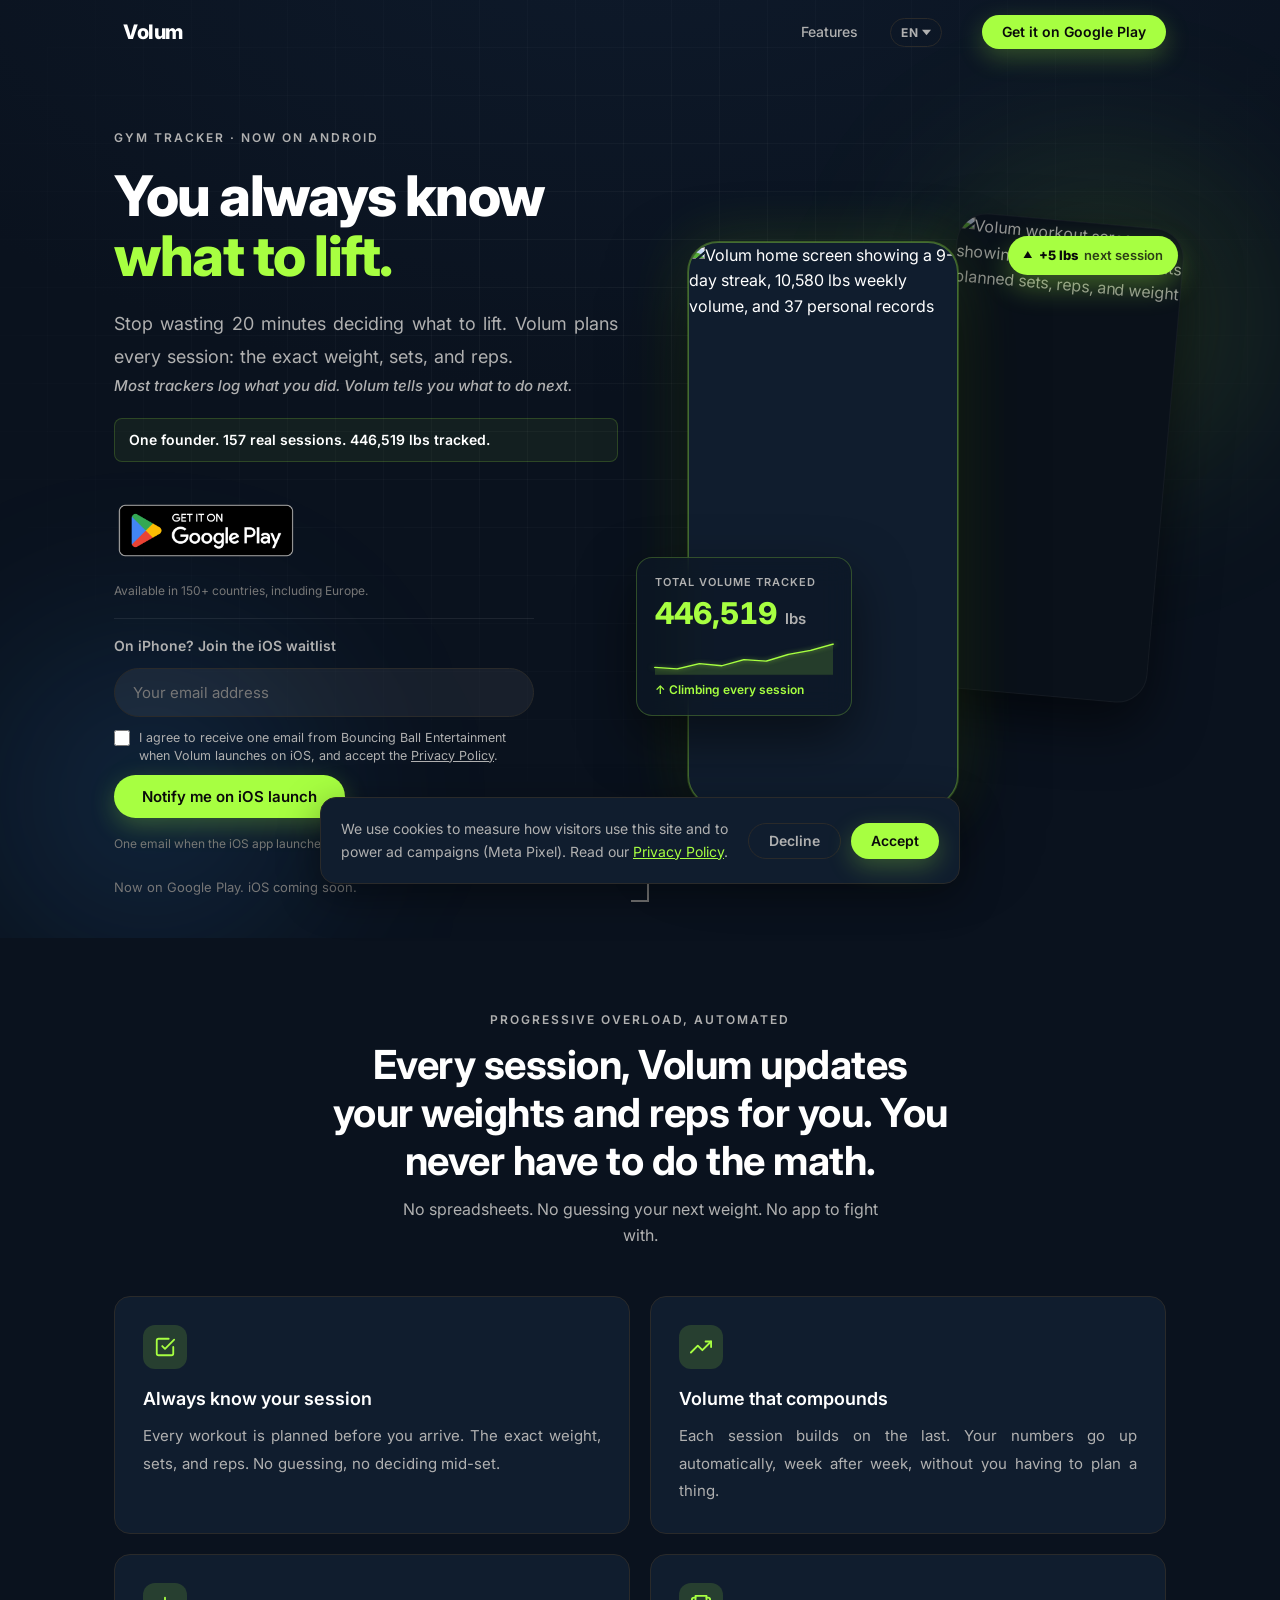
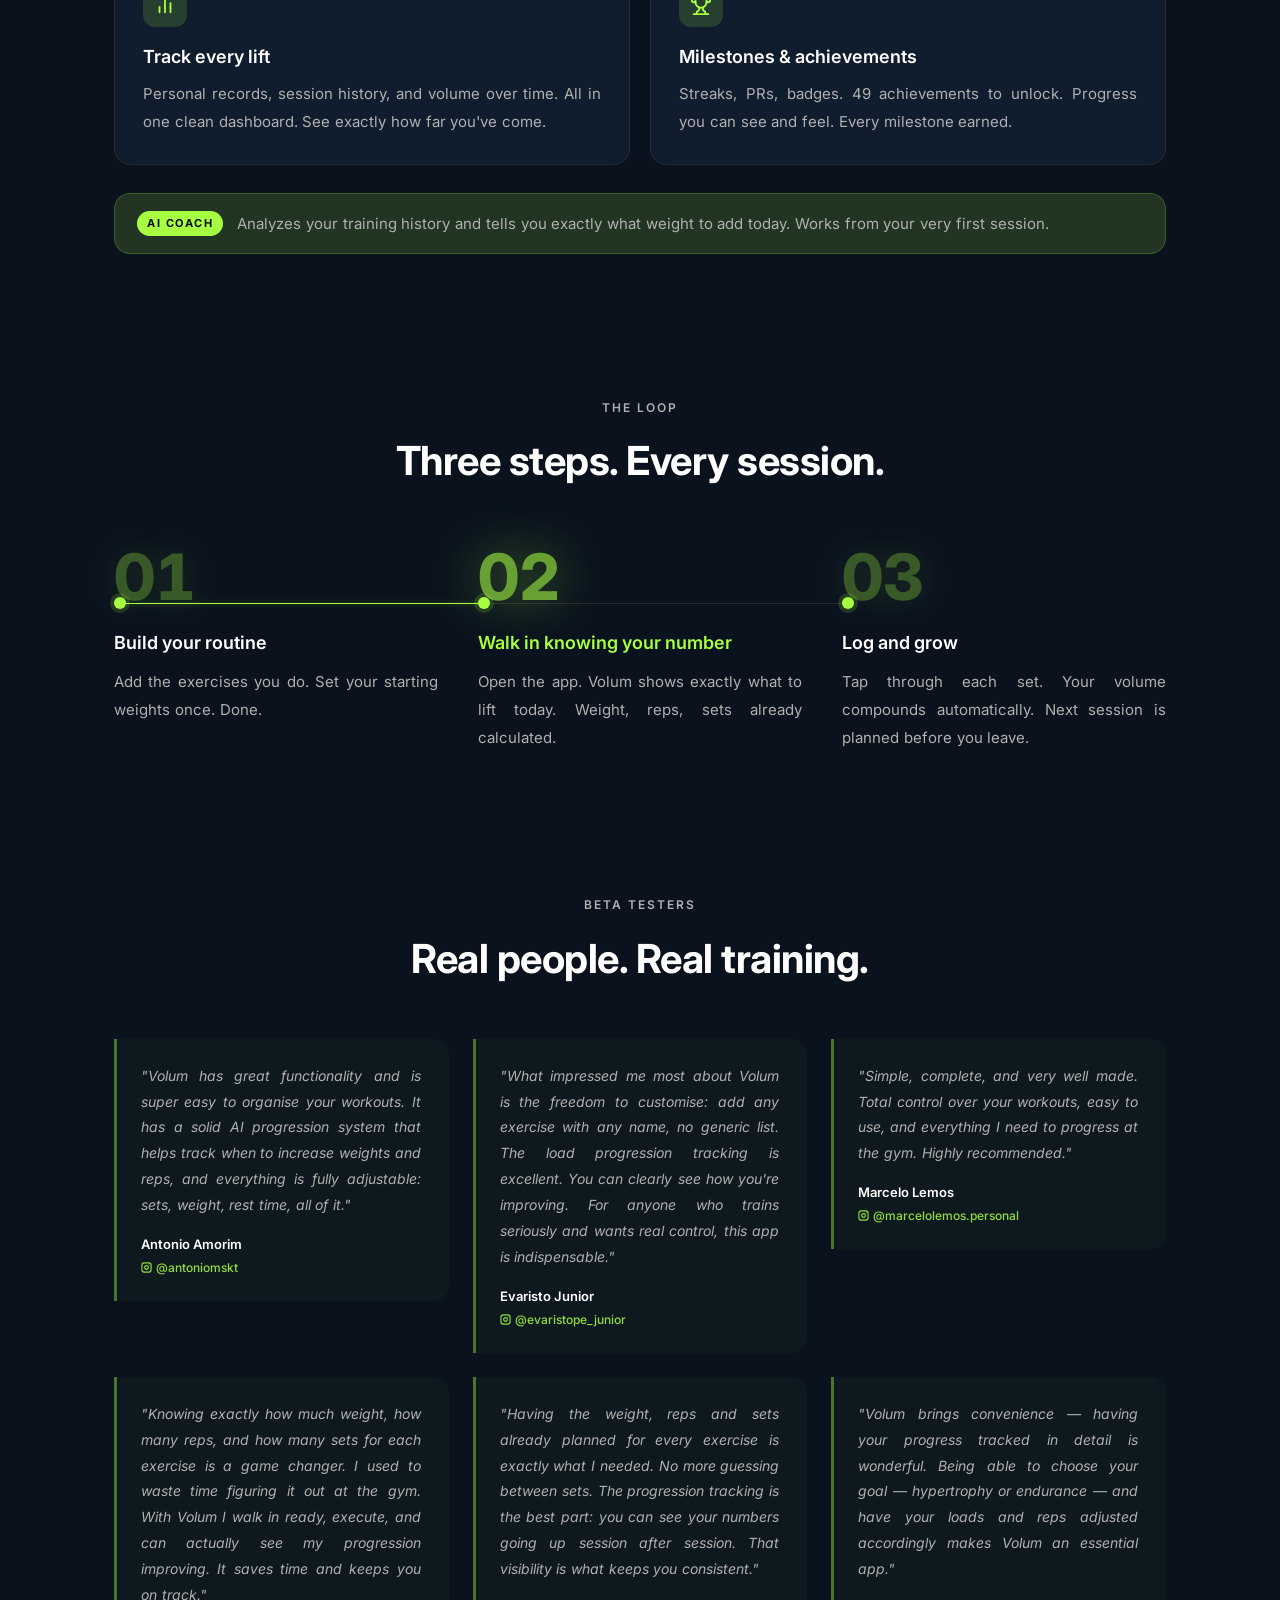
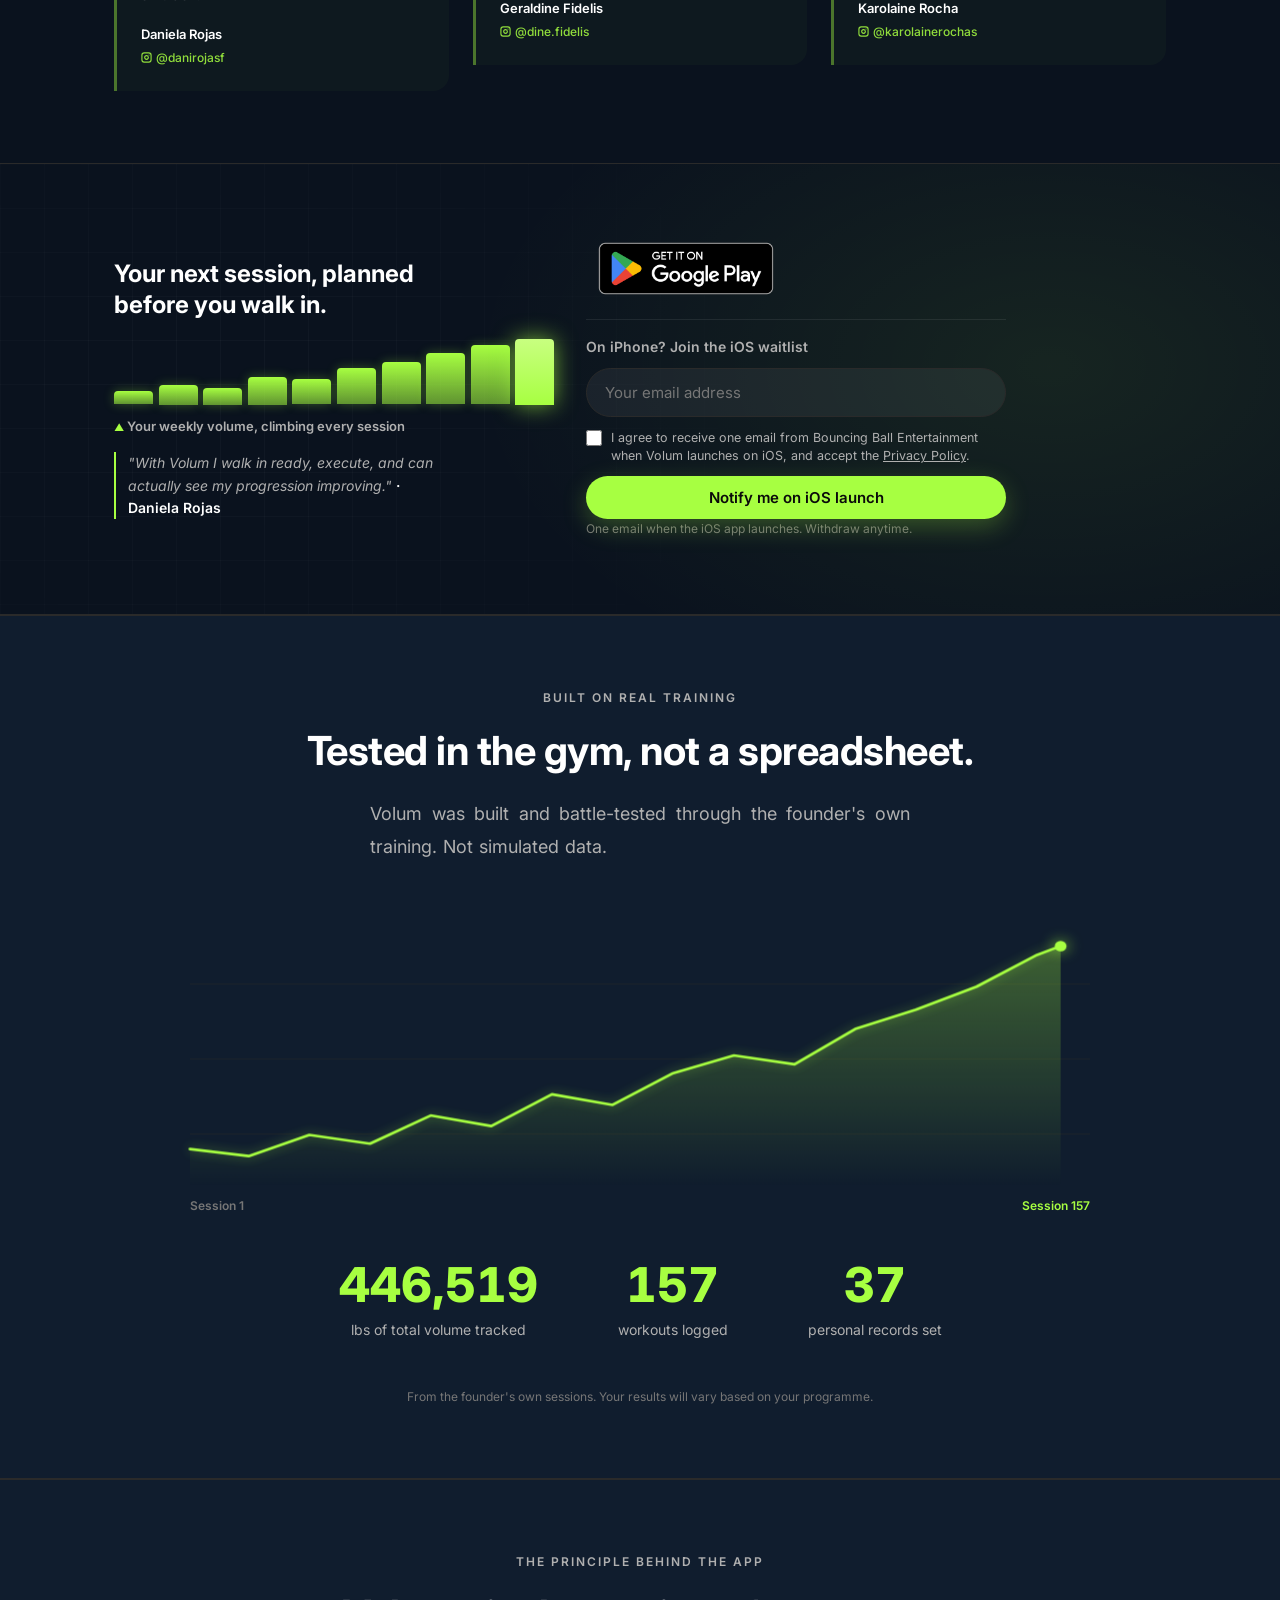
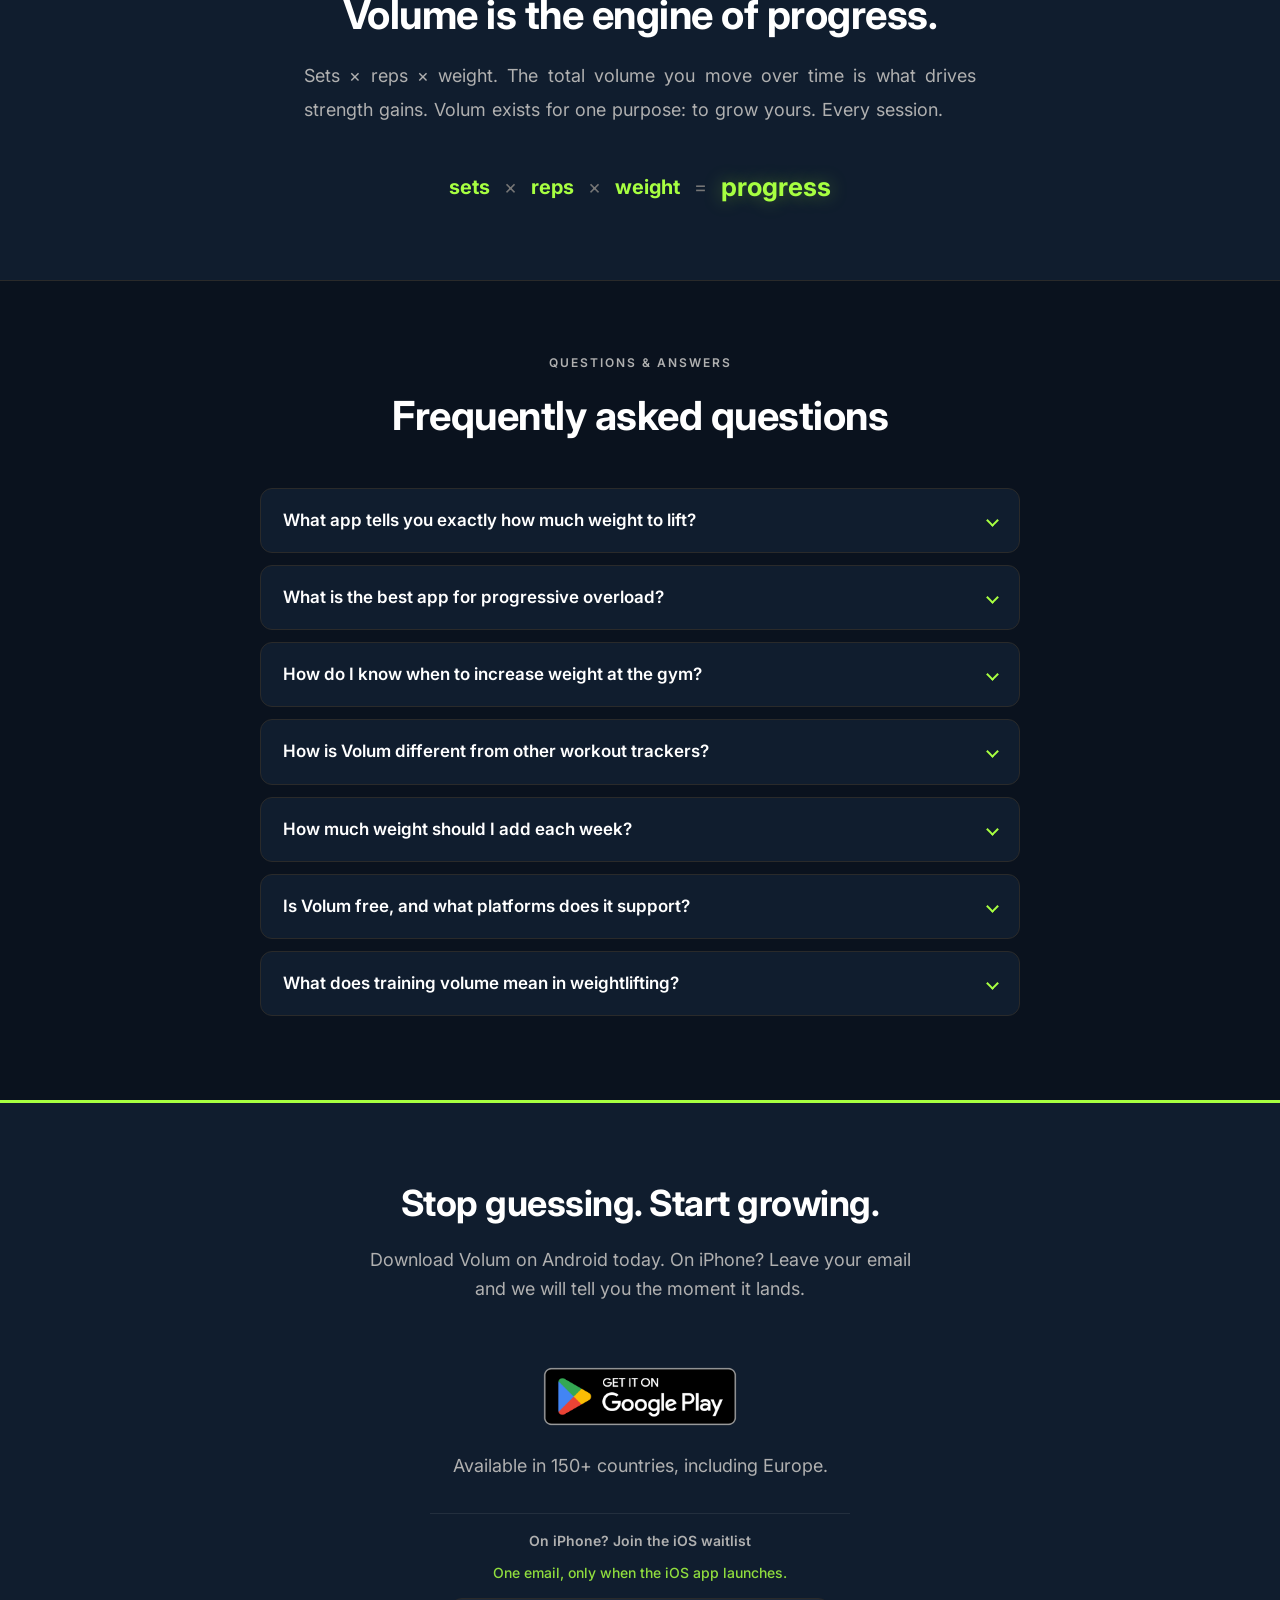
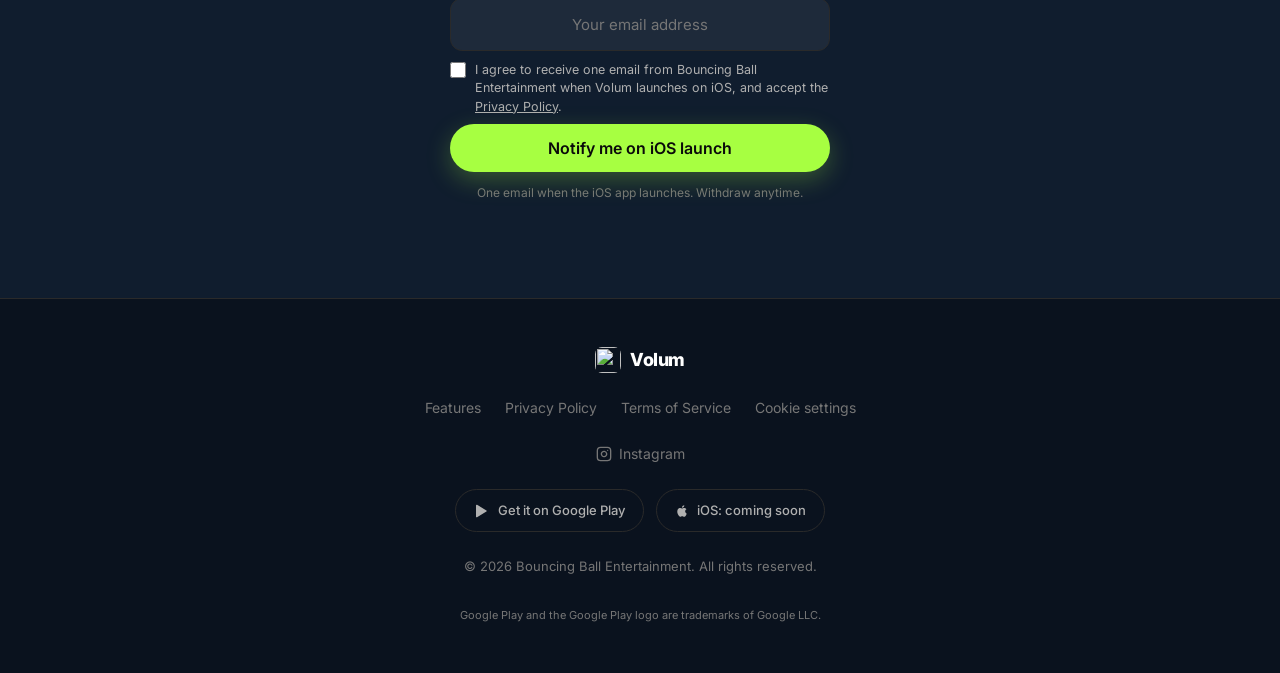
==== commit 127b6568: "fix: region note says available in 150+ countries including Europe Co-Authored-By: Claude Sonnet 5.5" ====
--- a/index.html
+++ b/index.html
@@ -161,7 +161,7 @@
         <a class="play-cta" data-slot="hero" href="https://play.google.com/store/apps/details?id=com.volum.app&amp;referrer=utm_source%3Dapp-volum.com%26utm_medium%3Dwebsite%26utm_campaign%3Dhero" target="_blank" rel="noopener">
           <img src="/assets/badges/play-en.png" alt="Get it on Google Play" width="646" height="250" loading="lazy">
         </a>
-        <p class="region-note">Available in 43 countries. Europe coming soon.</p>
+        <p class="region-note">Available in 150+ countries, including Europe.</p>
         <div class="ios-waitlist">
           <p class="ios-waitlist-h">On iPhone? Join the iOS waitlist</p>
           <form class="waitlist-form" id="waitlist-form-hero"
@@ -540,7 +540,7 @@
       <a class="play-cta" data-slot="bottom" href="https://play.google.com/store/apps/details?id=com.volum.app&amp;referrer=utm_source%3Dapp-volum.com%26utm_medium%3Dwebsite%26utm_campaign%3Dbottom" target="_blank" rel="noopener">
         <img src="/assets/badges/play-en.png" alt="Get it on Google Play" width="646" height="250" loading="lazy">
       </a>
-      <p class="region-note">Available in 43 countries. Europe coming soon.</p>
+      <p class="region-note">Available in 150+ countries, including Europe.</p>
       <div class="ios-waitlist">
         <p class="ios-waitlist-h">On iPhone? Join the iOS waitlist</p>
         <p class="waitlist-count">One email, only when the iOS app launches.</p>
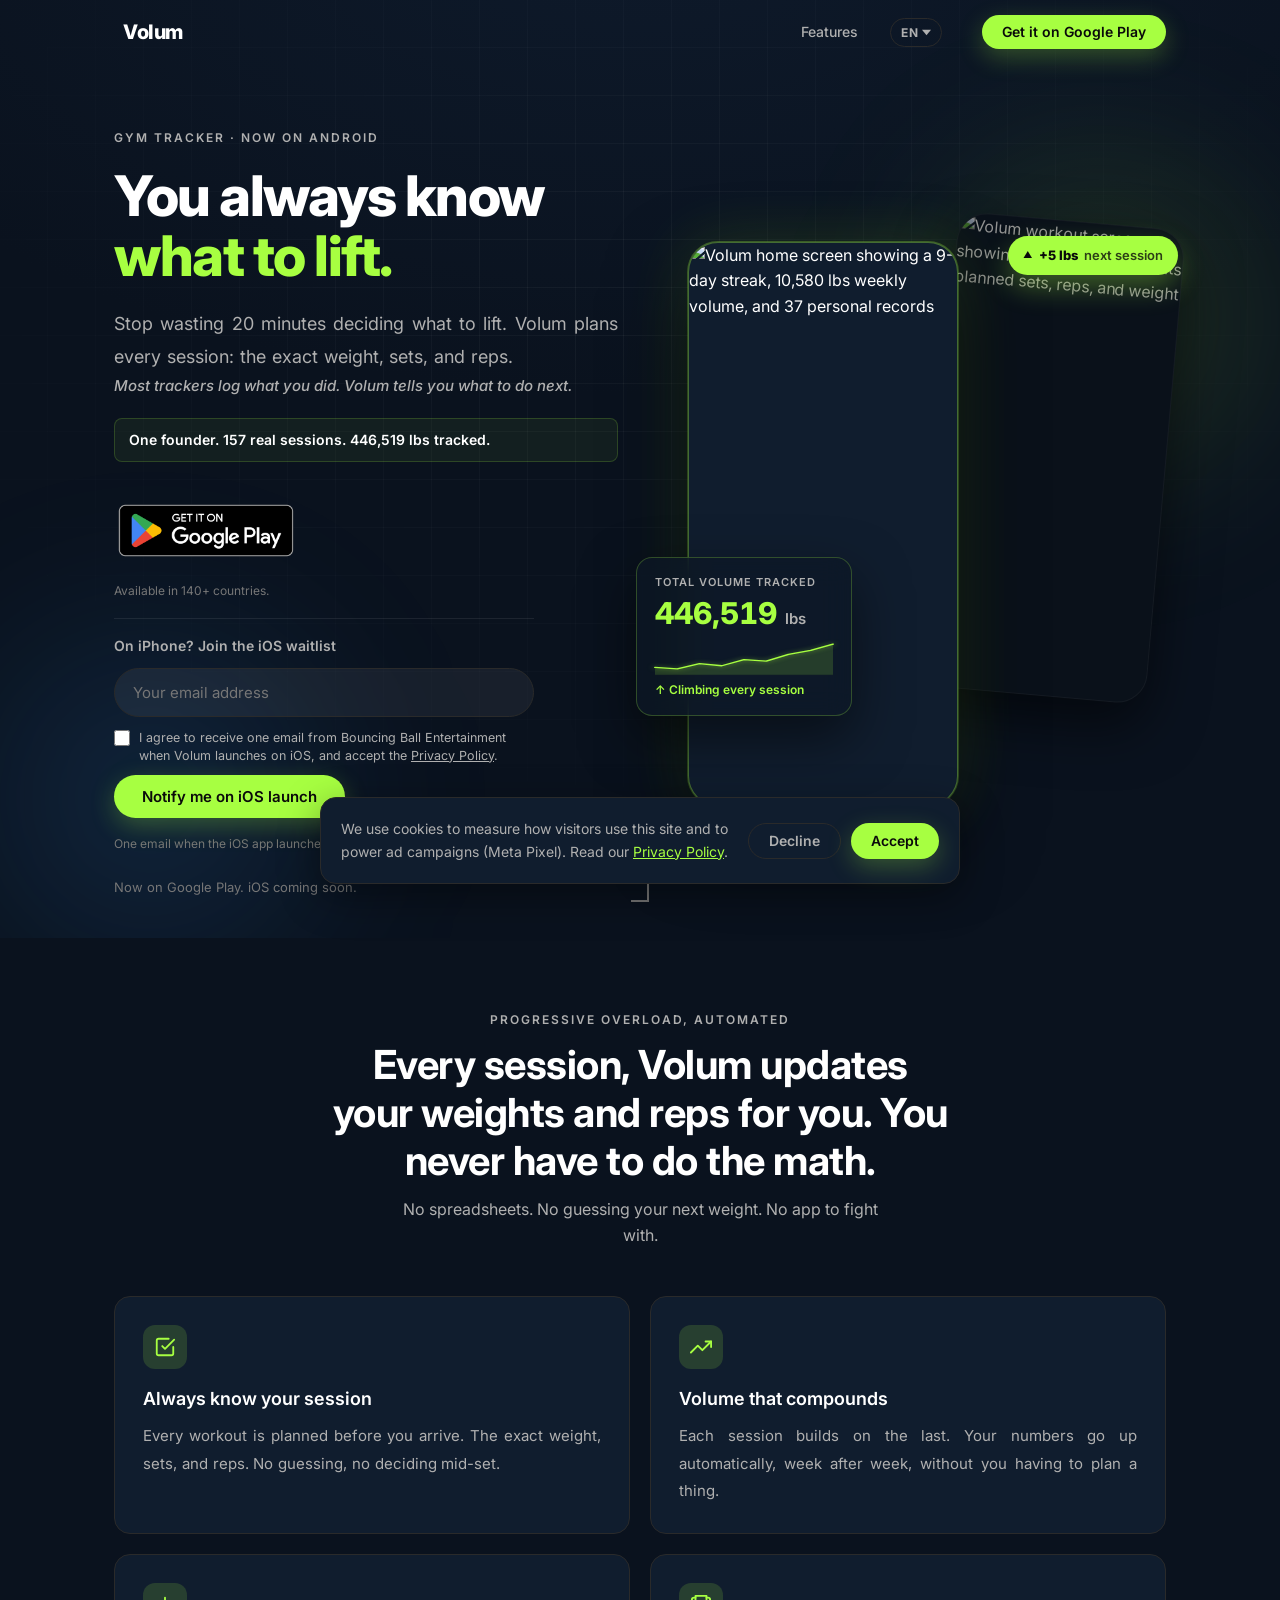
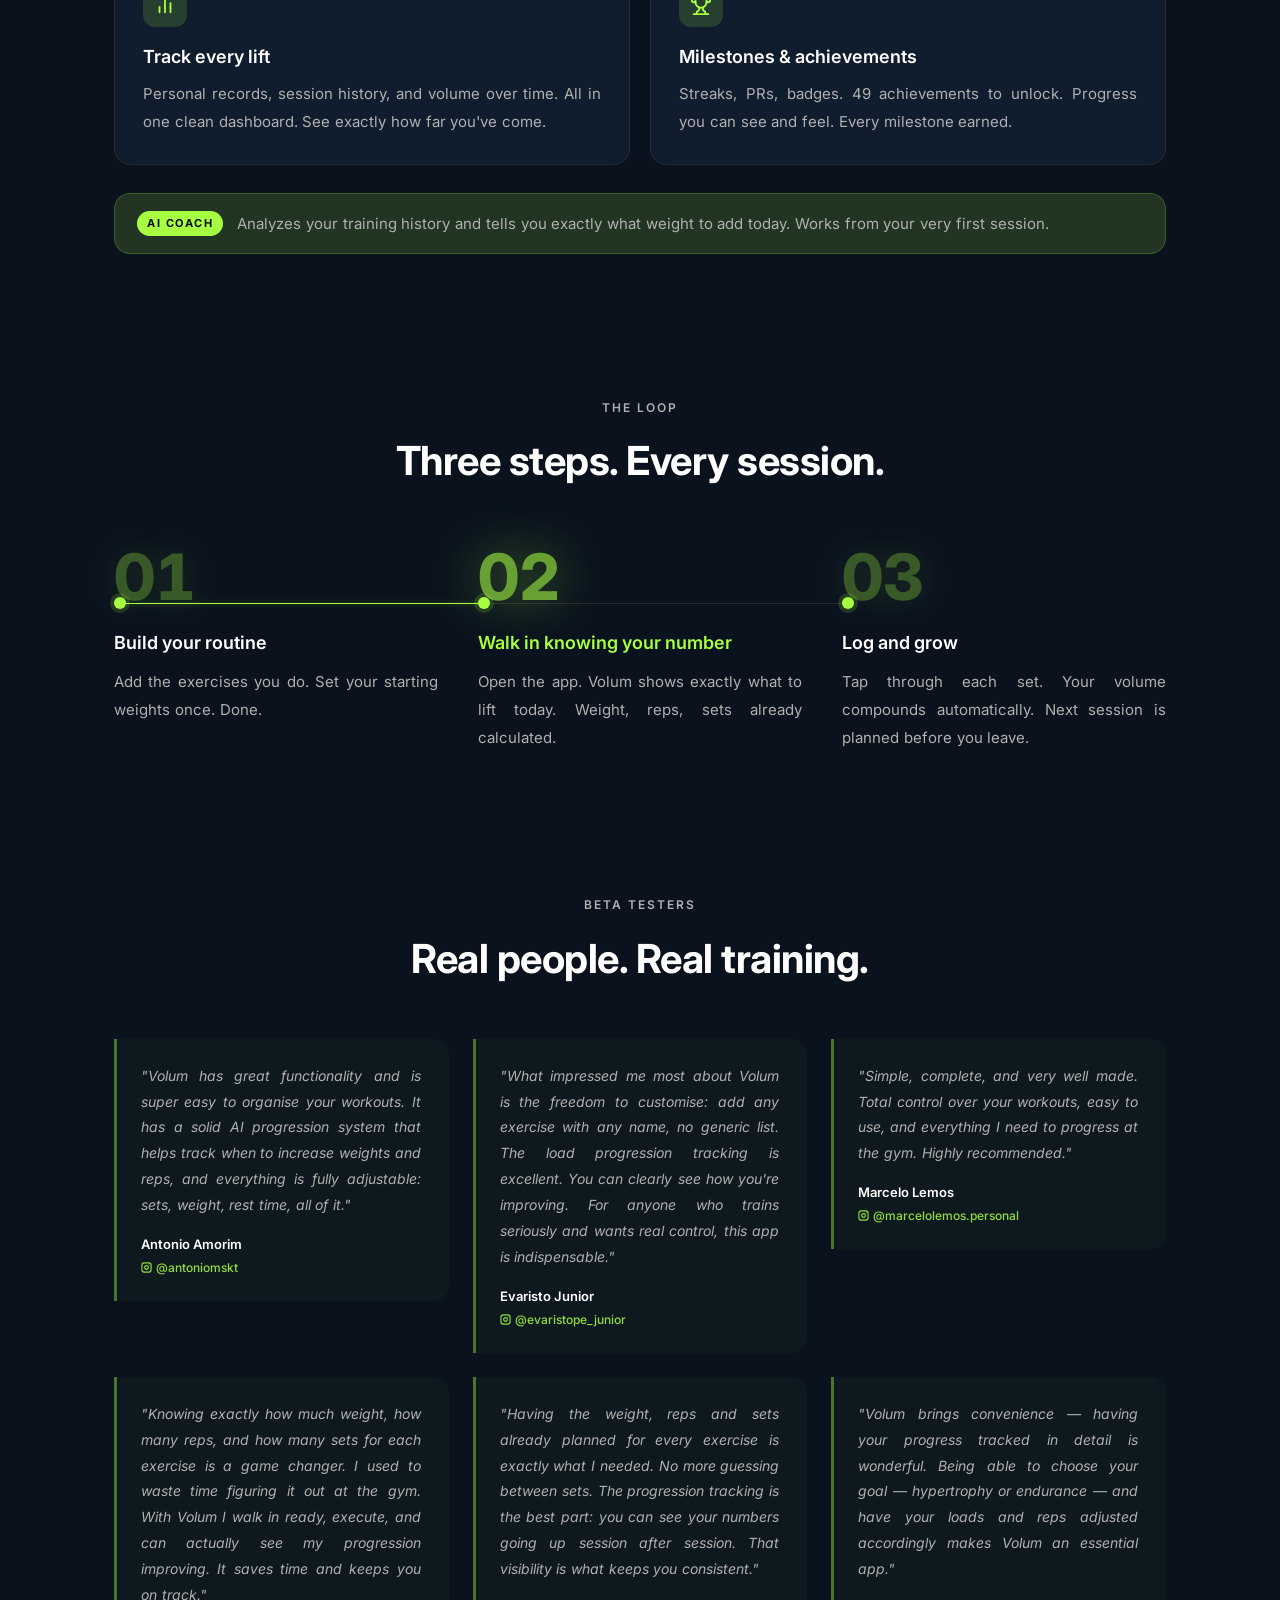
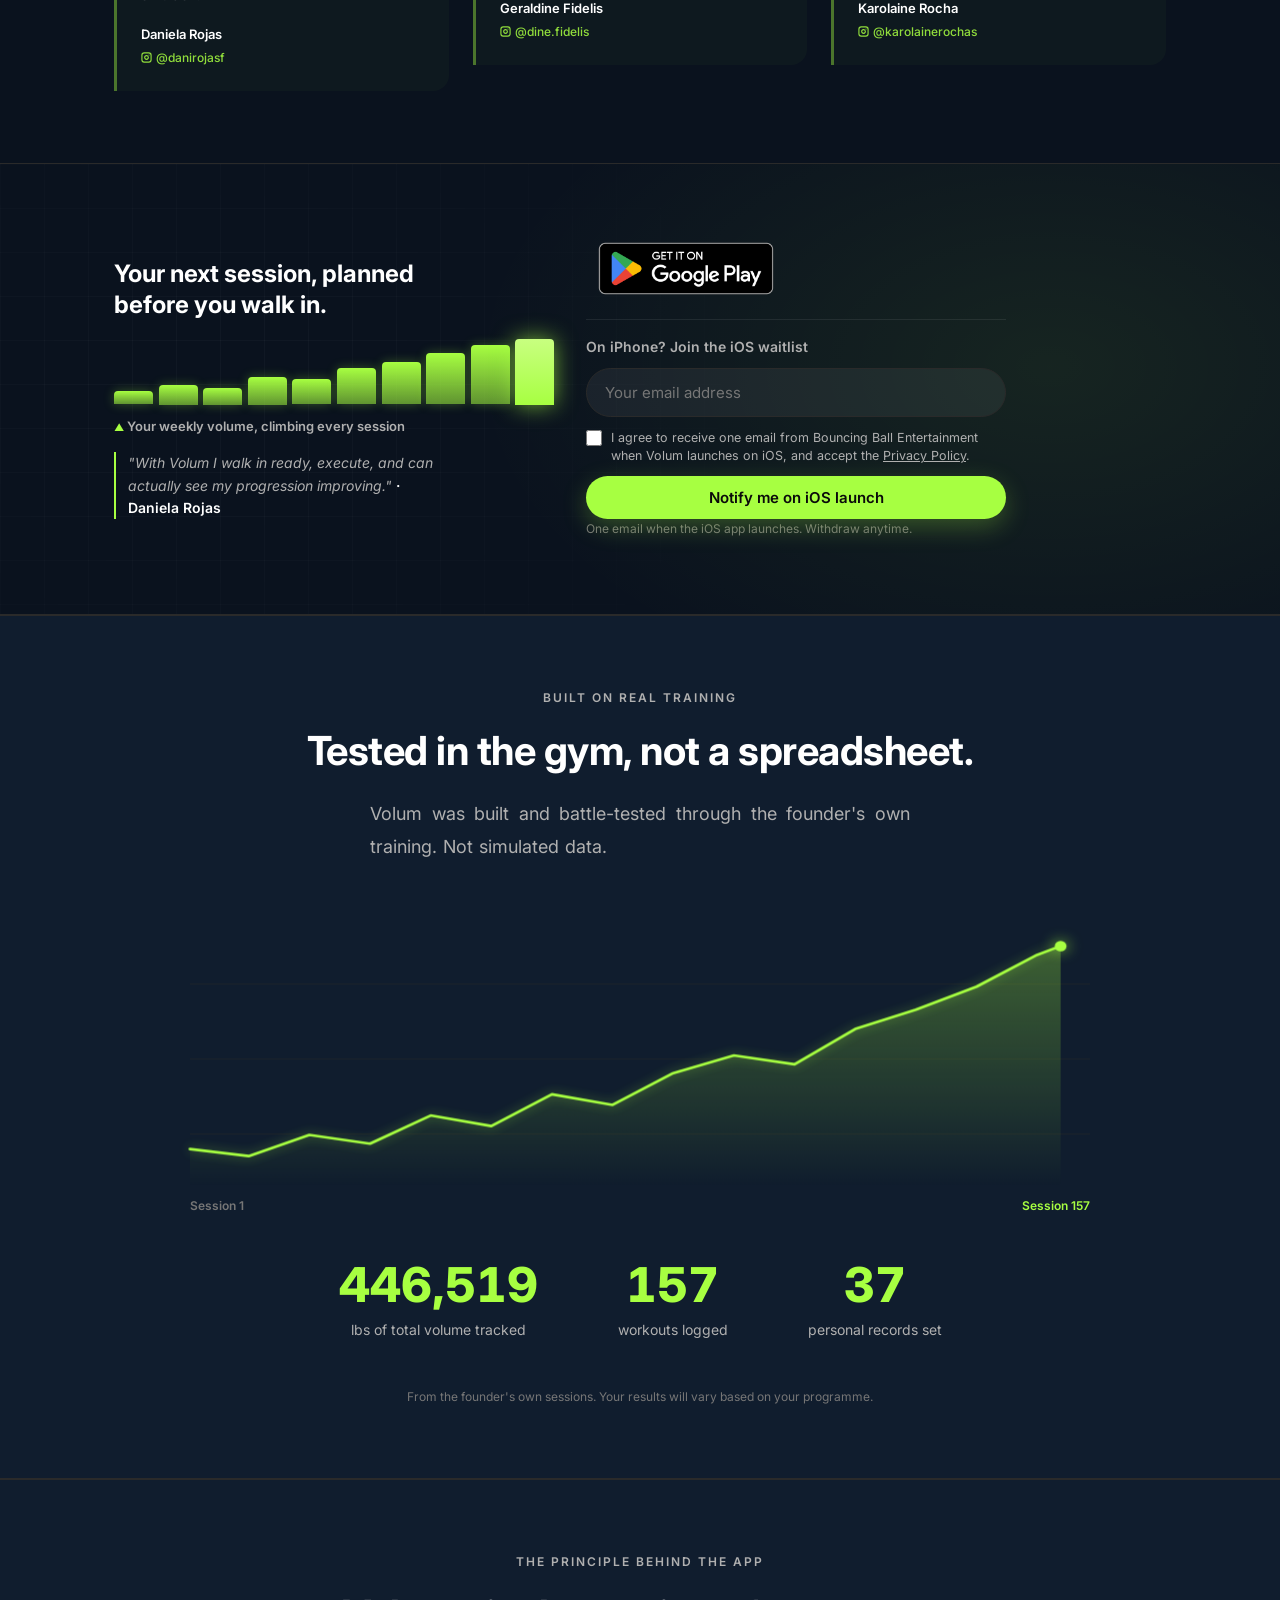
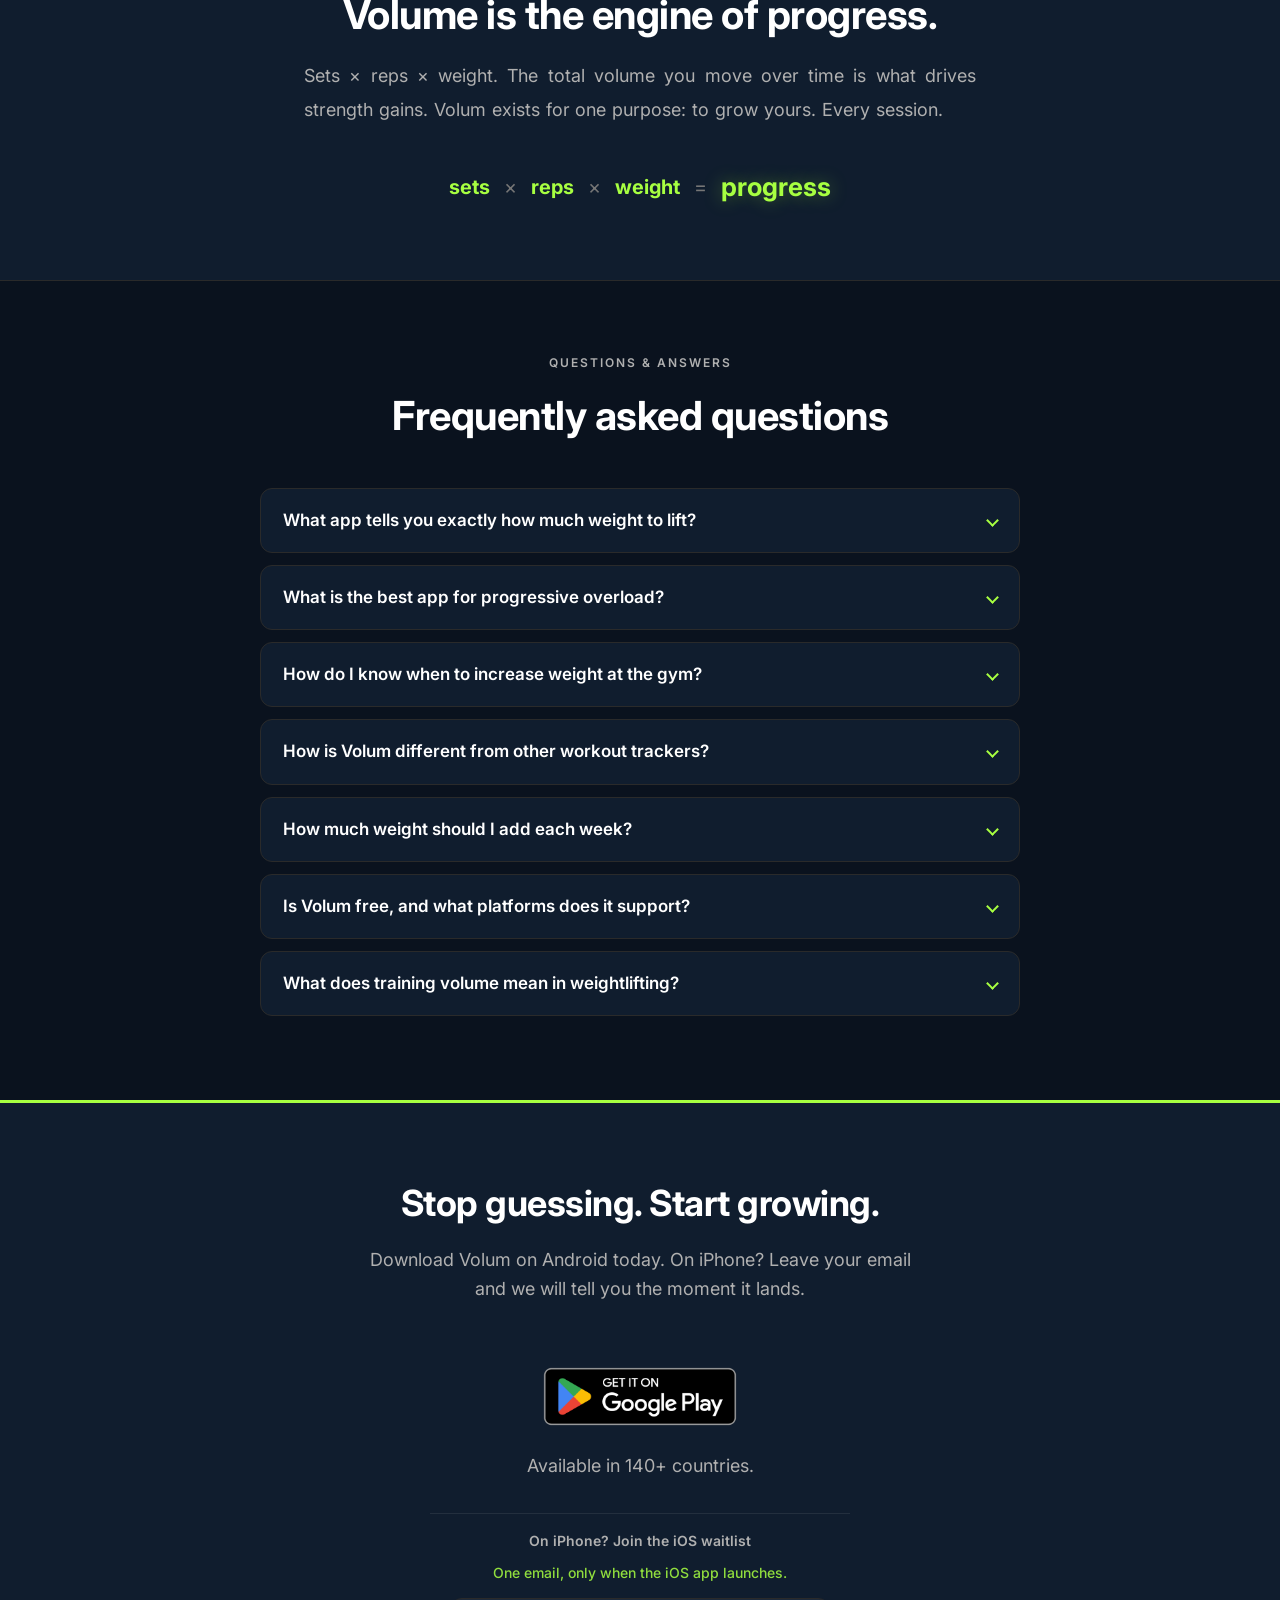
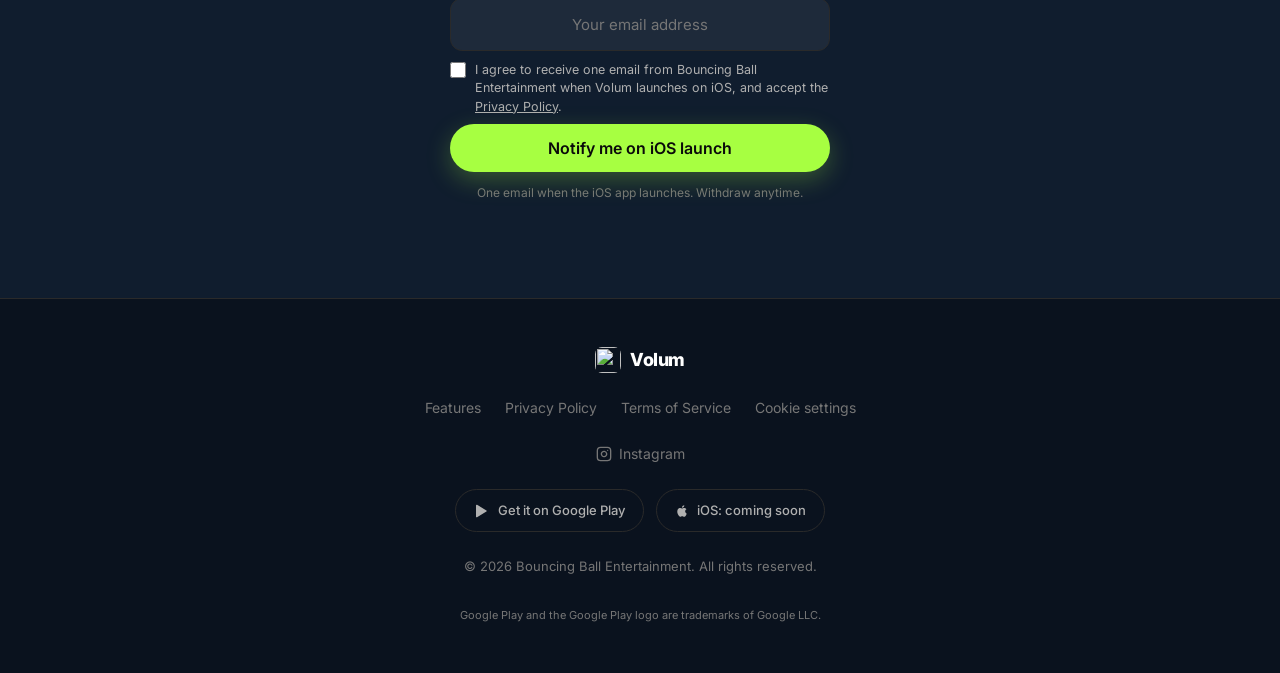
==== commit 36a99c2a: "fix: region note drops Europe, says 140+ countries (Play shows 145) Co-Authored-By: Claude Opus 5.5 " ====
--- a/index.html
+++ b/index.html
@@ -161,7 +161,7 @@
         <a class="play-cta" data-slot="hero" href="https://play.google.com/store/apps/details?id=com.volum.app&amp;referrer=utm_source%3Dapp-volum.com%26utm_medium%3Dwebsite%26utm_campaign%3Dhero" target="_blank" rel="noopener">
           <img src="/assets/badges/play-en.png" alt="Get it on Google Play" width="646" height="250" loading="lazy">
         </a>
-        <p class="region-note">Available in 150+ countries, including Europe.</p>
+        <p class="region-note">Available in 140+ countries.</p>
         <div class="ios-waitlist">
           <p class="ios-waitlist-h">On iPhone? Join the iOS waitlist</p>
           <form class="waitlist-form" id="waitlist-form-hero"
@@ -540,7 +540,7 @@
       <a class="play-cta" data-slot="bottom" href="https://play.google.com/store/apps/details?id=com.volum.app&amp;referrer=utm_source%3Dapp-volum.com%26utm_medium%3Dwebsite%26utm_campaign%3Dbottom" target="_blank" rel="noopener">
         <img src="/assets/badges/play-en.png" alt="Get it on Google Play" width="646" height="250" loading="lazy">
       </a>
-      <p class="region-note">Available in 150+ countries, including Europe.</p>
+      <p class="region-note">Available in 140+ countries.</p>
       <div class="ios-waitlist">
         <p class="ios-waitlist-h">On iPhone? Join the iOS waitlist</p>
         <p class="waitlist-count">One email, only when the iOS app launches.</p>
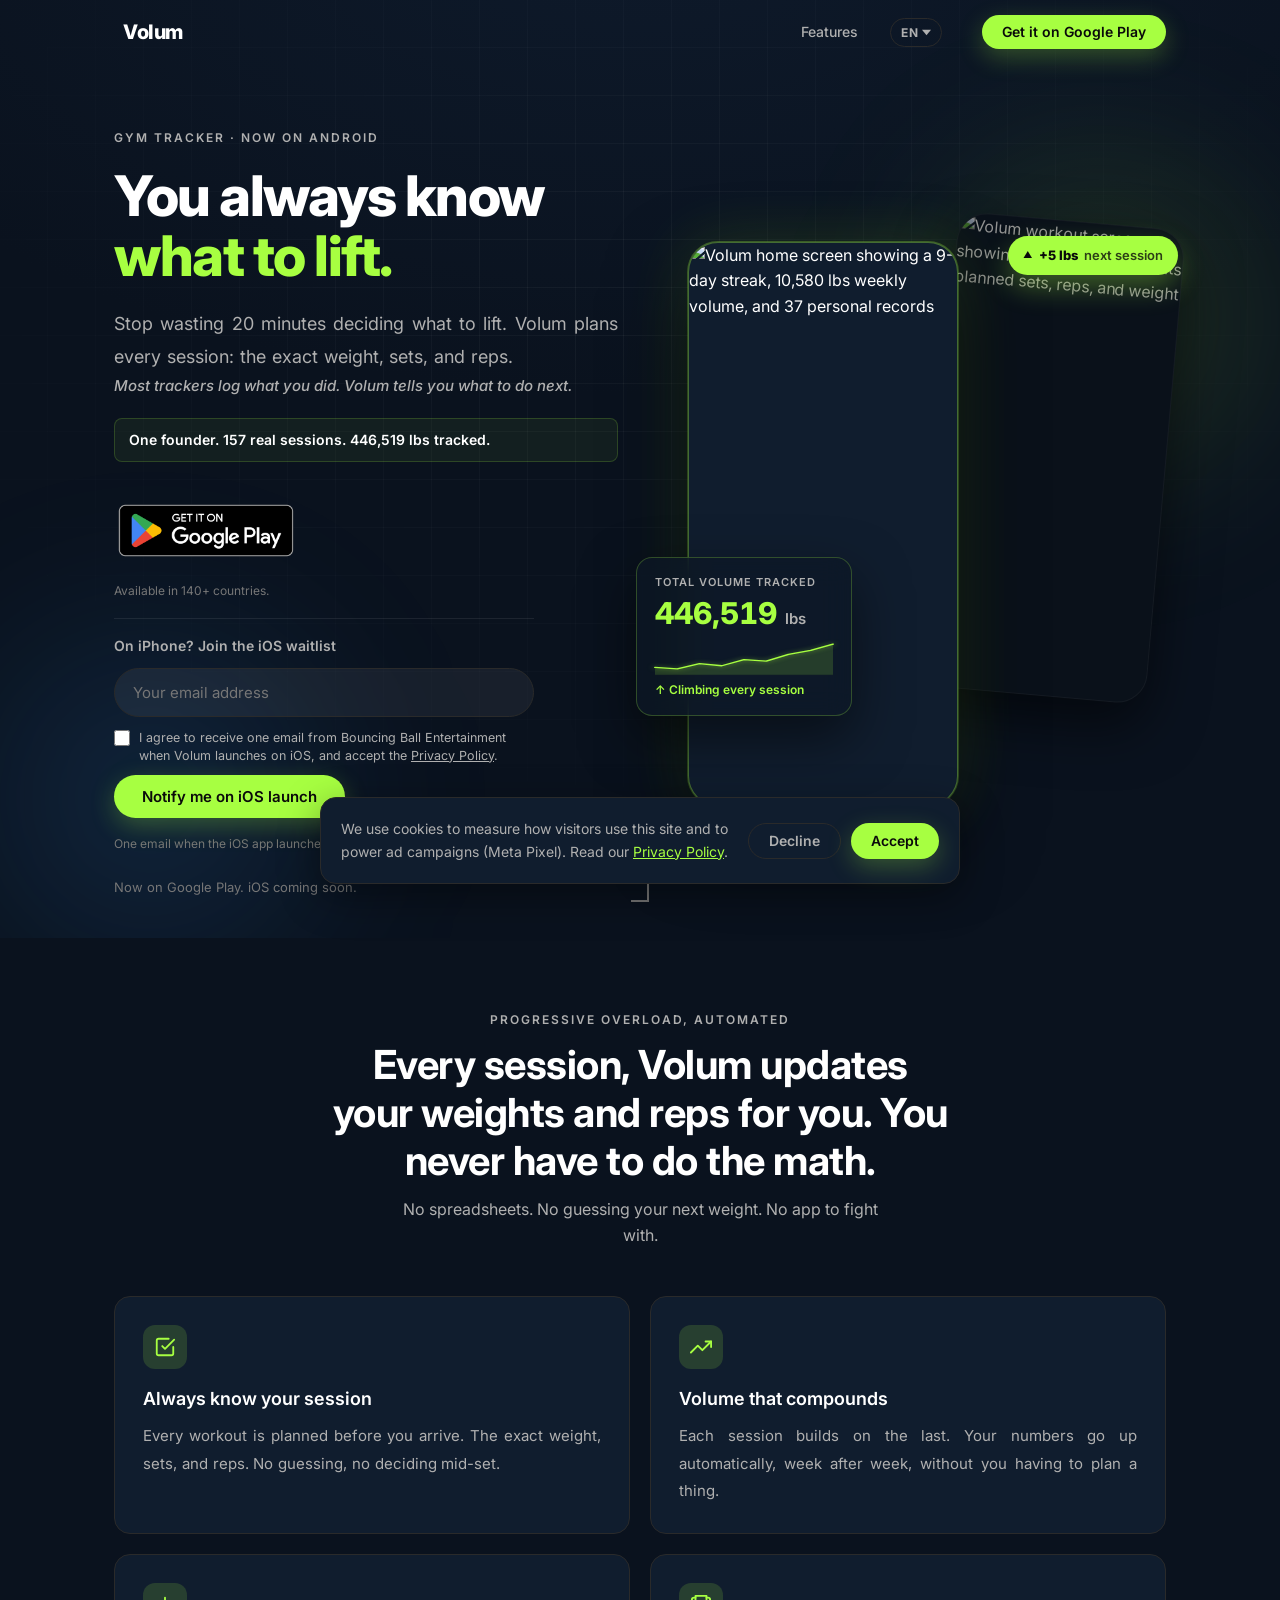
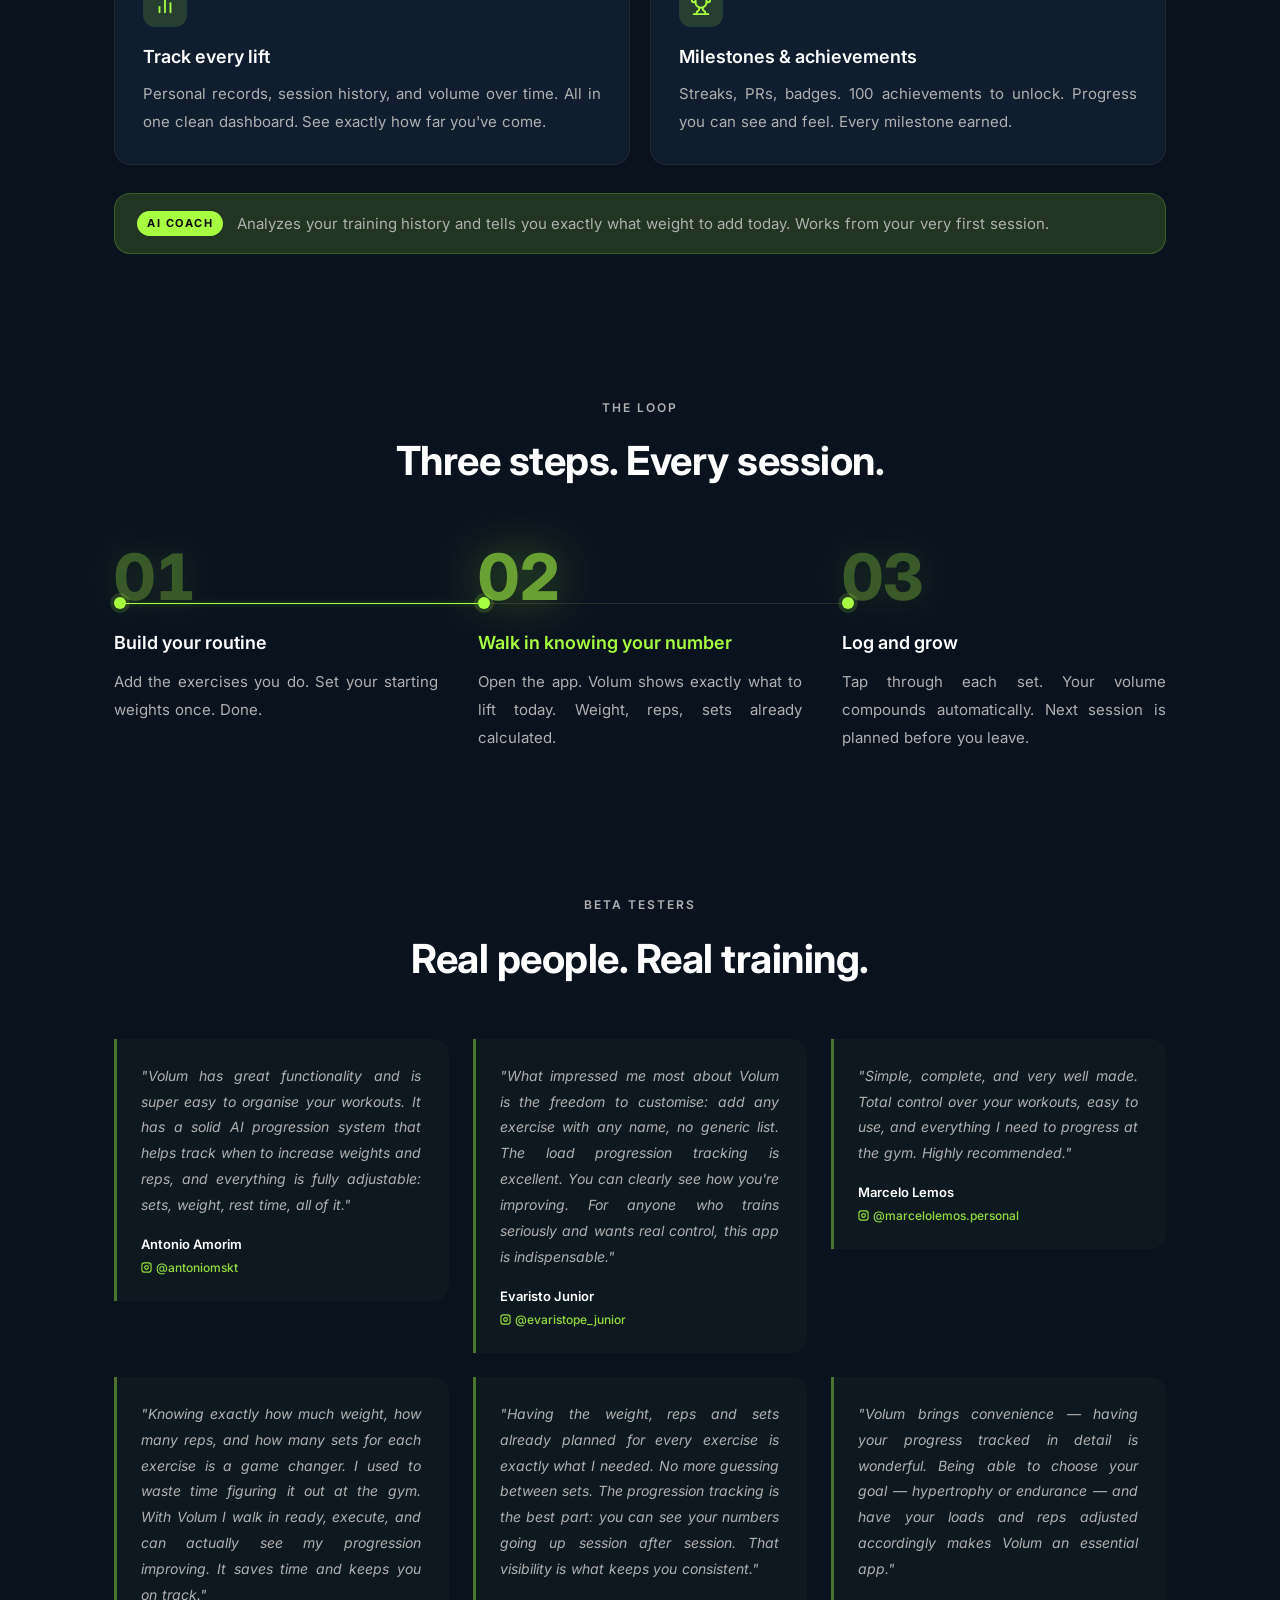
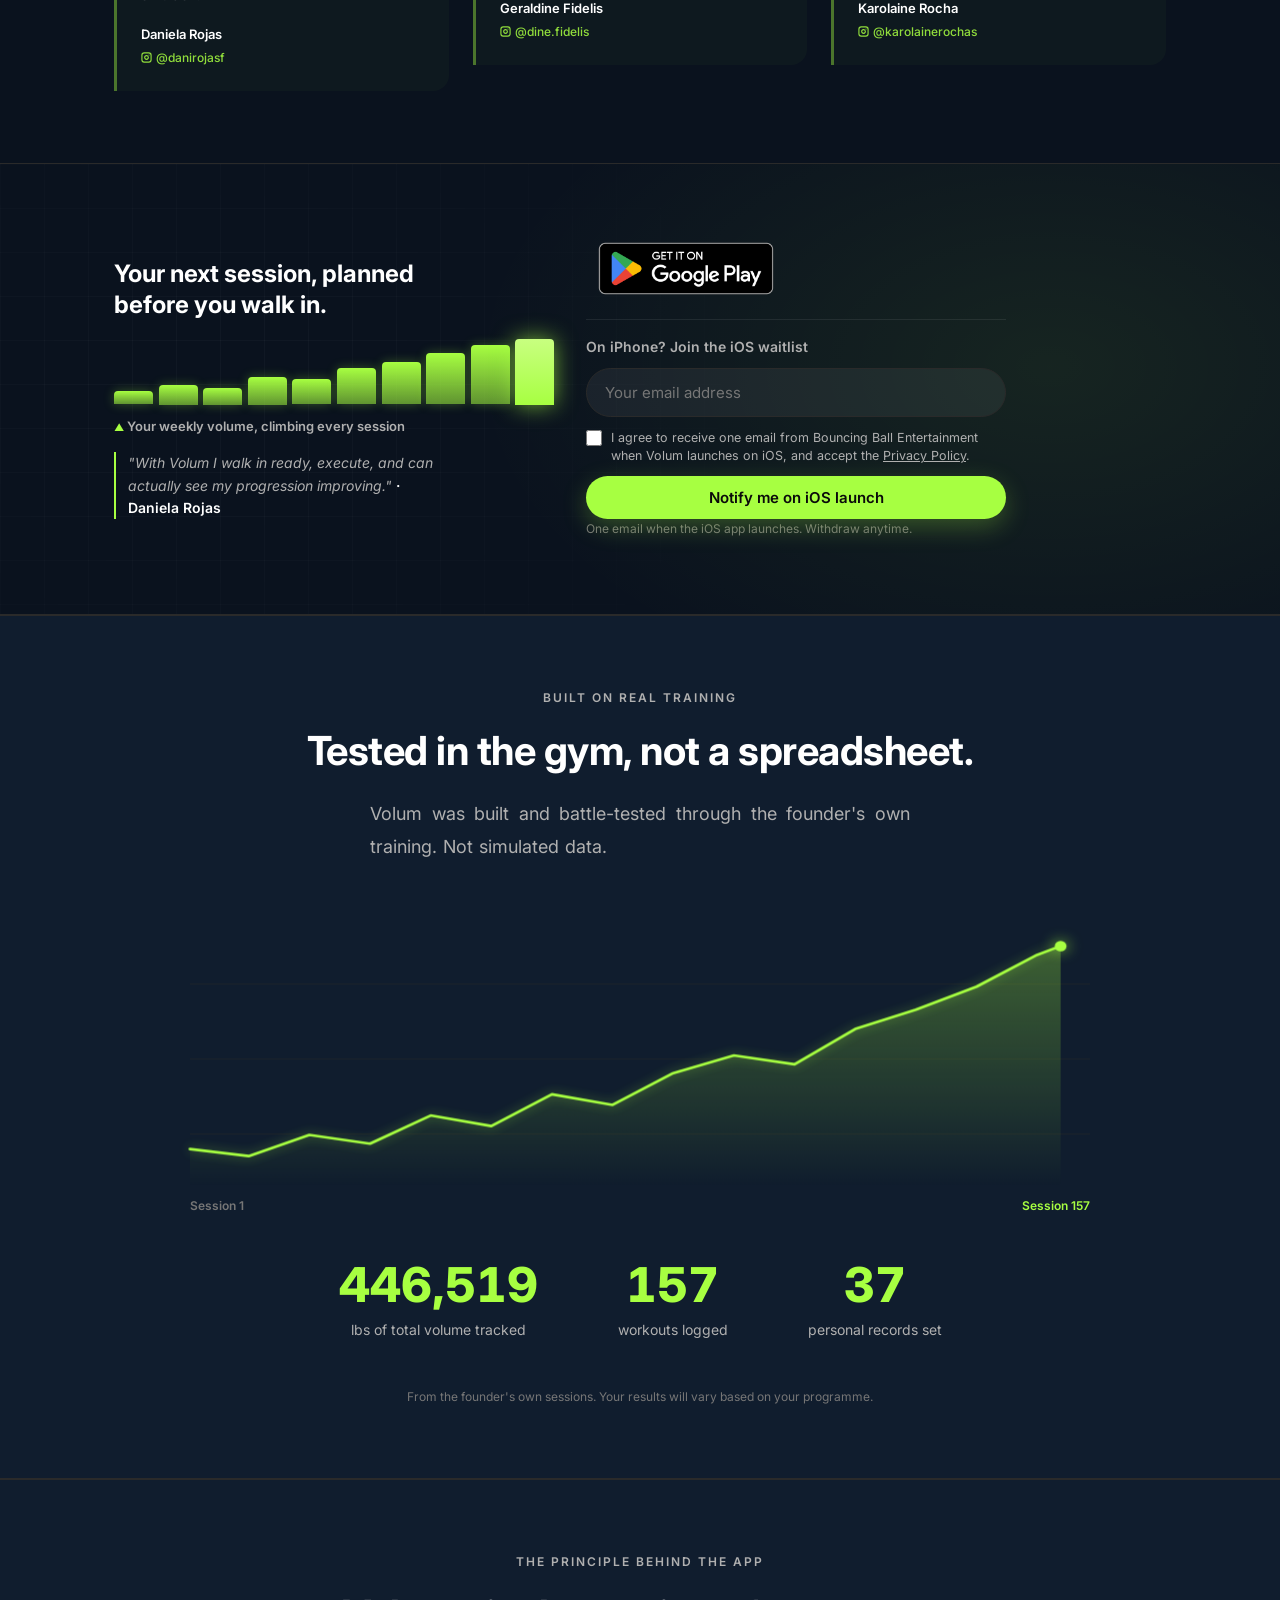
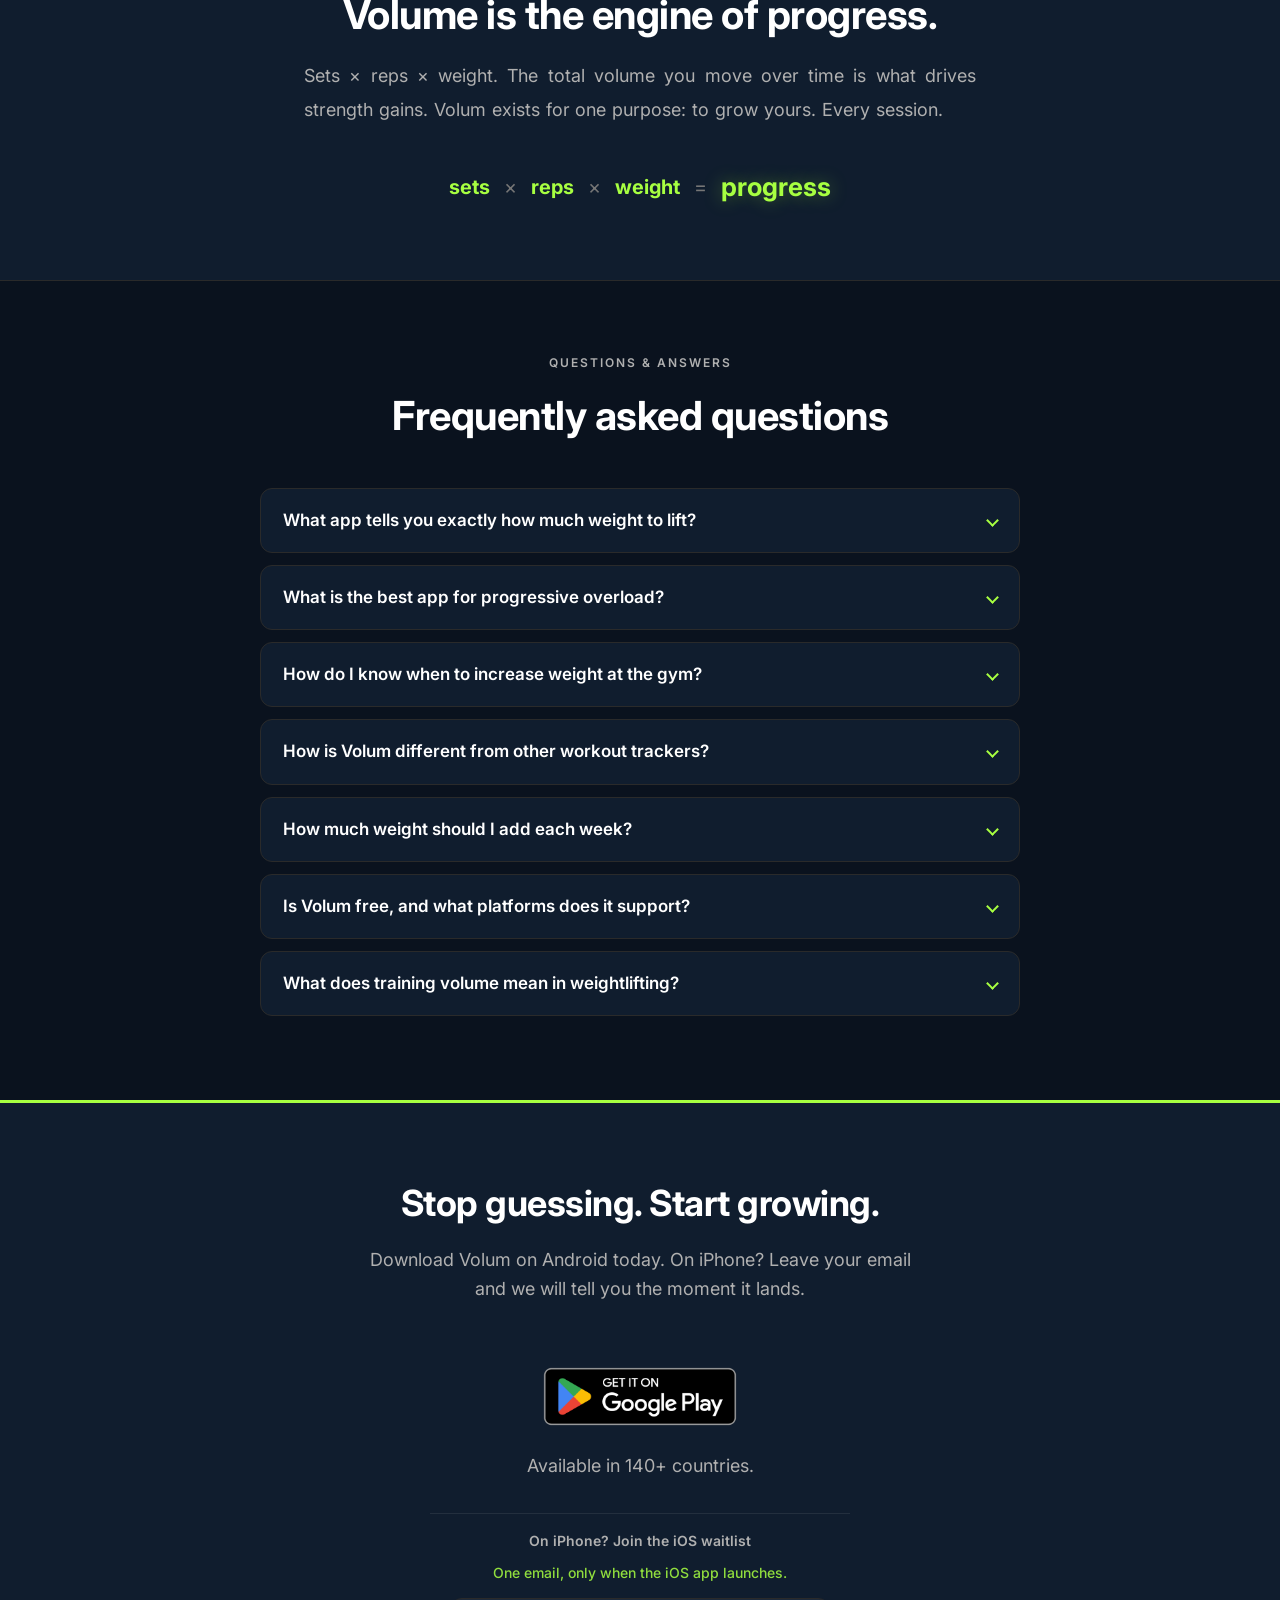
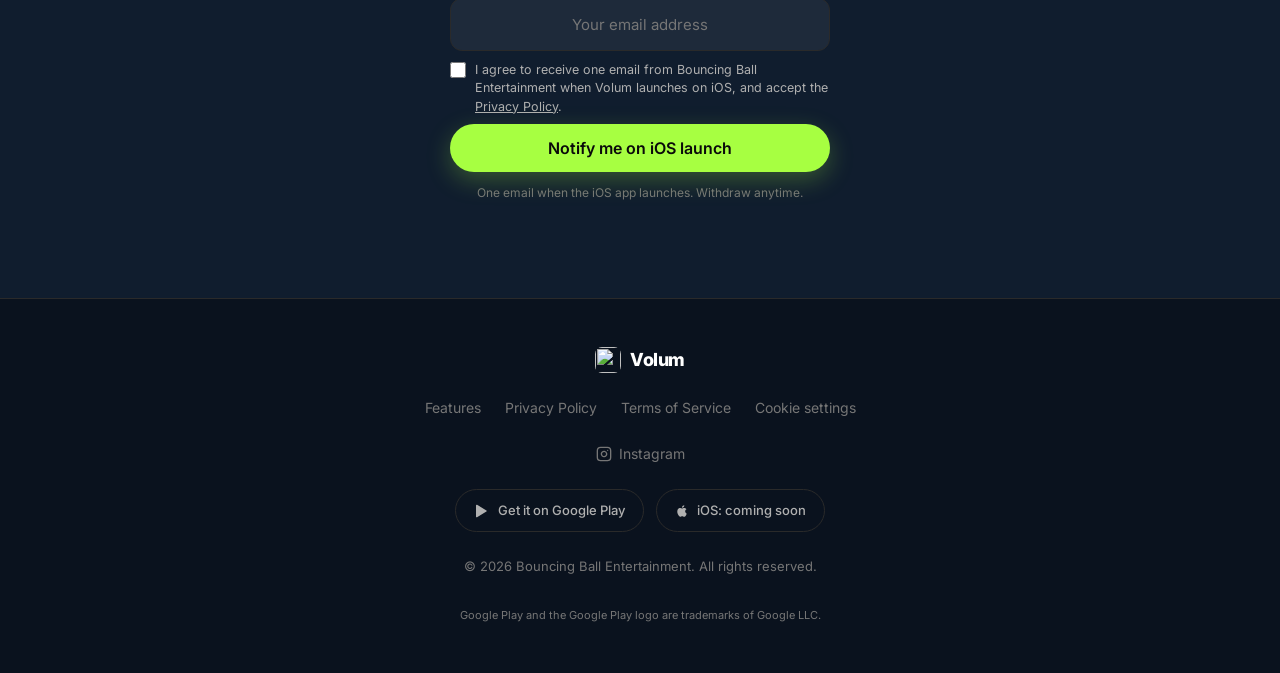
==== commit 2e48b9f7: "fix(site): say 100 achievements and "free to use, optional Premium" Features card said 49 achievemen" ====
--- a/index.html
+++ b/index.html
@@ -3,10 +3,10 @@
 <head>
   <meta charset="UTF-8">
   <meta name="viewport" content="width=device-width, initial-scale=1.0">
-  <title>Volum: Free Workout Tracker App · Progressive Overload Made Simple</title>
-  <meta name="description" content="Know exactly what to lift every session. Volum plans your workout: weight, sets, and reps. Your volume grows automatically. Free gym log app, now on Google Play for Android. iOS coming soon.">
-
-  <meta property="og:title"       content="Volum: Free Workout Tracker App">
+  <title>Volum: Free-to-Use Workout Tracker · Progressive Overload</title>
+  <meta name="description" content="Know what to lift every session. Volum plans weight, sets and reps and grows your volume. Free to use, optional Premium. Android now, iOS soon.">
+
+  <meta property="og:title"       content="Volum: Free-to-Use Workout Tracker">
   <meta property="og:description" content="Know exactly what to lift every session. Volum plans your workout so your volume grows automatically.">
   <meta property="og:image"       content="https://app-volum.com/assets/icon.png">
   <meta property="og:image:width"  content="1024">
@@ -37,7 +37,7 @@
     "@context": "https://schema.org",
     "@type": "SoftwareApplication",
     "name": "Volum",
-    "description": "Free workout tracker app that plans every session: weight, sets, and reps. Your volume grows automatically.",
+    "description": "Workout tracker app, free to use with optional Premium, that plans every session: weight, sets, and reps. Your volume grows automatically.",
     "operatingSystem": "Android",
     "applicationCategory": "HealthApplication",
     "inLanguage": ["en", "es", "pt"],
@@ -82,7 +82,7 @@
       {
         "@type": "Question",
         "name": "Is Volum free, and what platforms does it support?",
-        "acceptedAnswer": { "@type": "Answer", "text": "Yes. Volum is a free workout tracker, available now on Google Play for Android. An iOS version is coming soon: join the iOS waitlist and we will send you a single email on launch day." }
+        "acceptedAnswer": { "@type": "Answer", "text": "Volum is free to use. The free version includes ads, and an optional Premium plan (monthly, yearly or lifetime) removes them. It is available now on Google Play for Android. An iOS version is coming soon: join the iOS waitlist and we will send you a single email on launch day." }
       },
       {
         "@type": "Question",
@@ -277,7 +277,7 @@
             </svg>
           </div>
           <h3>Milestones &amp; achievements</h3>
-          <p>Streaks, PRs, badges. 49 achievements to unlock. Progress you can see and feel. Every milestone earned.</p>
+          <p>Streaks, PRs, badges. 100 achievements to unlock. Progress you can see and feel. Every milestone earned.</p>
         </div>
 
       </div>
@@ -522,7 +522,7 @@
         </details>
         <details class="faq-item">
           <summary>Is Volum free, and what platforms does it support?</summary>
-          <p class="faq-answer">Yes. Volum is a free workout tracker, available now on Google Play for Android. An iOS version is coming soon: join the iOS waitlist and we will send you a single email on launch day.</p>
+          <p class="faq-answer">Volum is free to use. The free version includes ads, and an optional Premium plan (monthly, yearly or lifetime) removes them. It is available now on Google Play for Android. An iOS version is coming soon: join the iOS waitlist and we will send you a single email on launch day.</p>
         </details>
         <details class="faq-item">
           <summary>What does training volume mean in weightlifting?</summary>
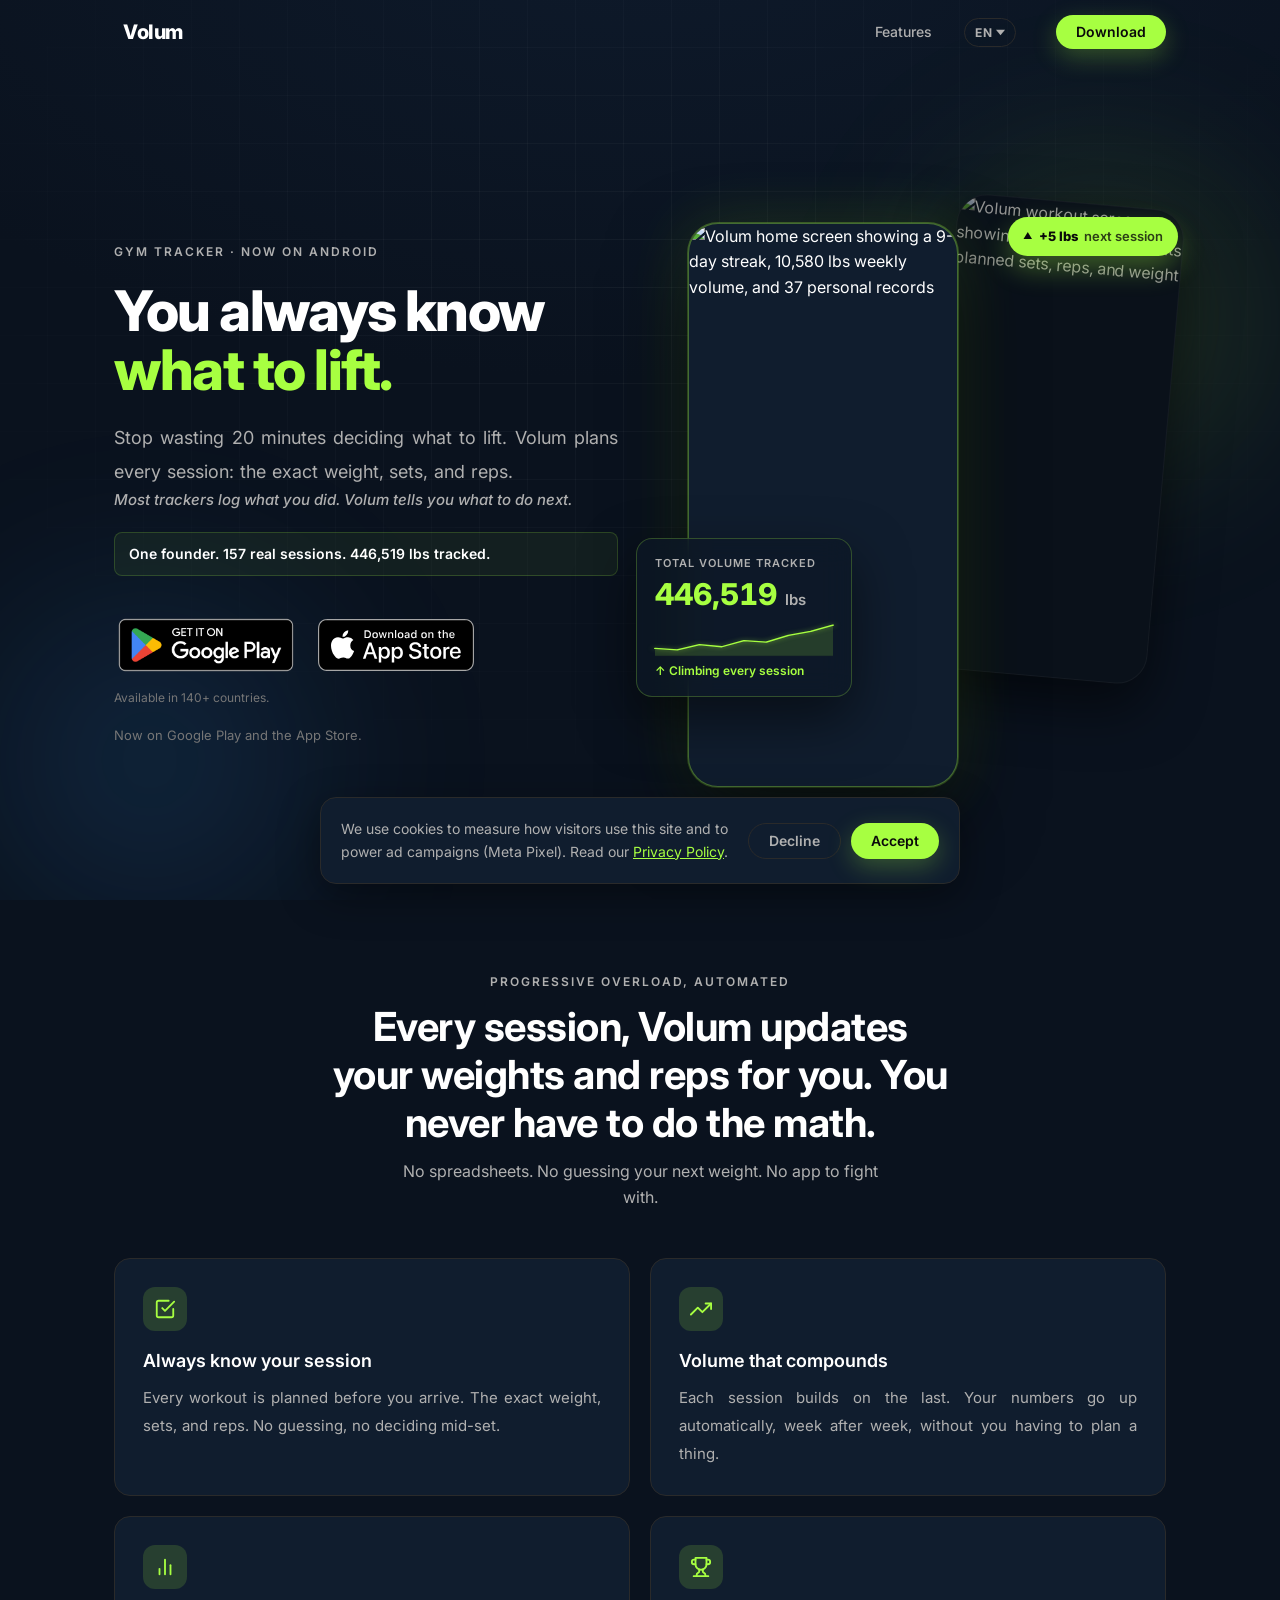
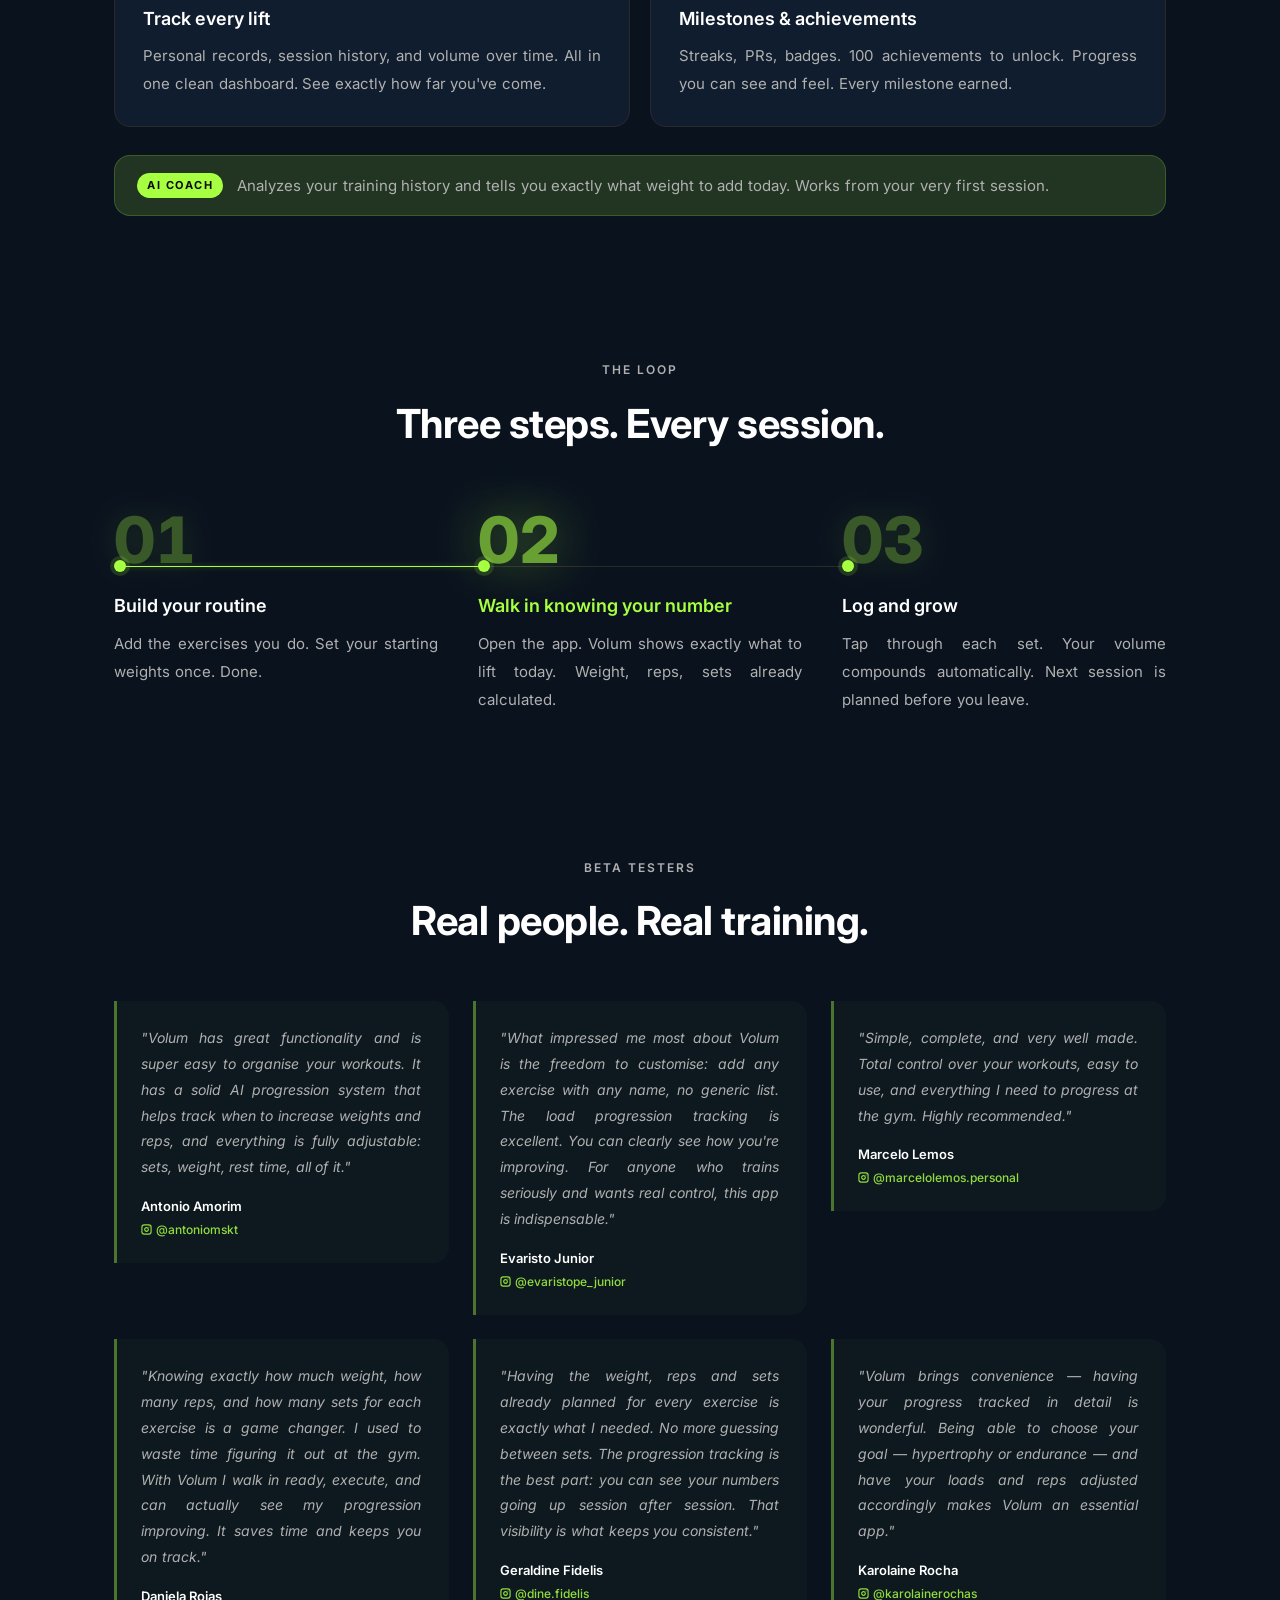
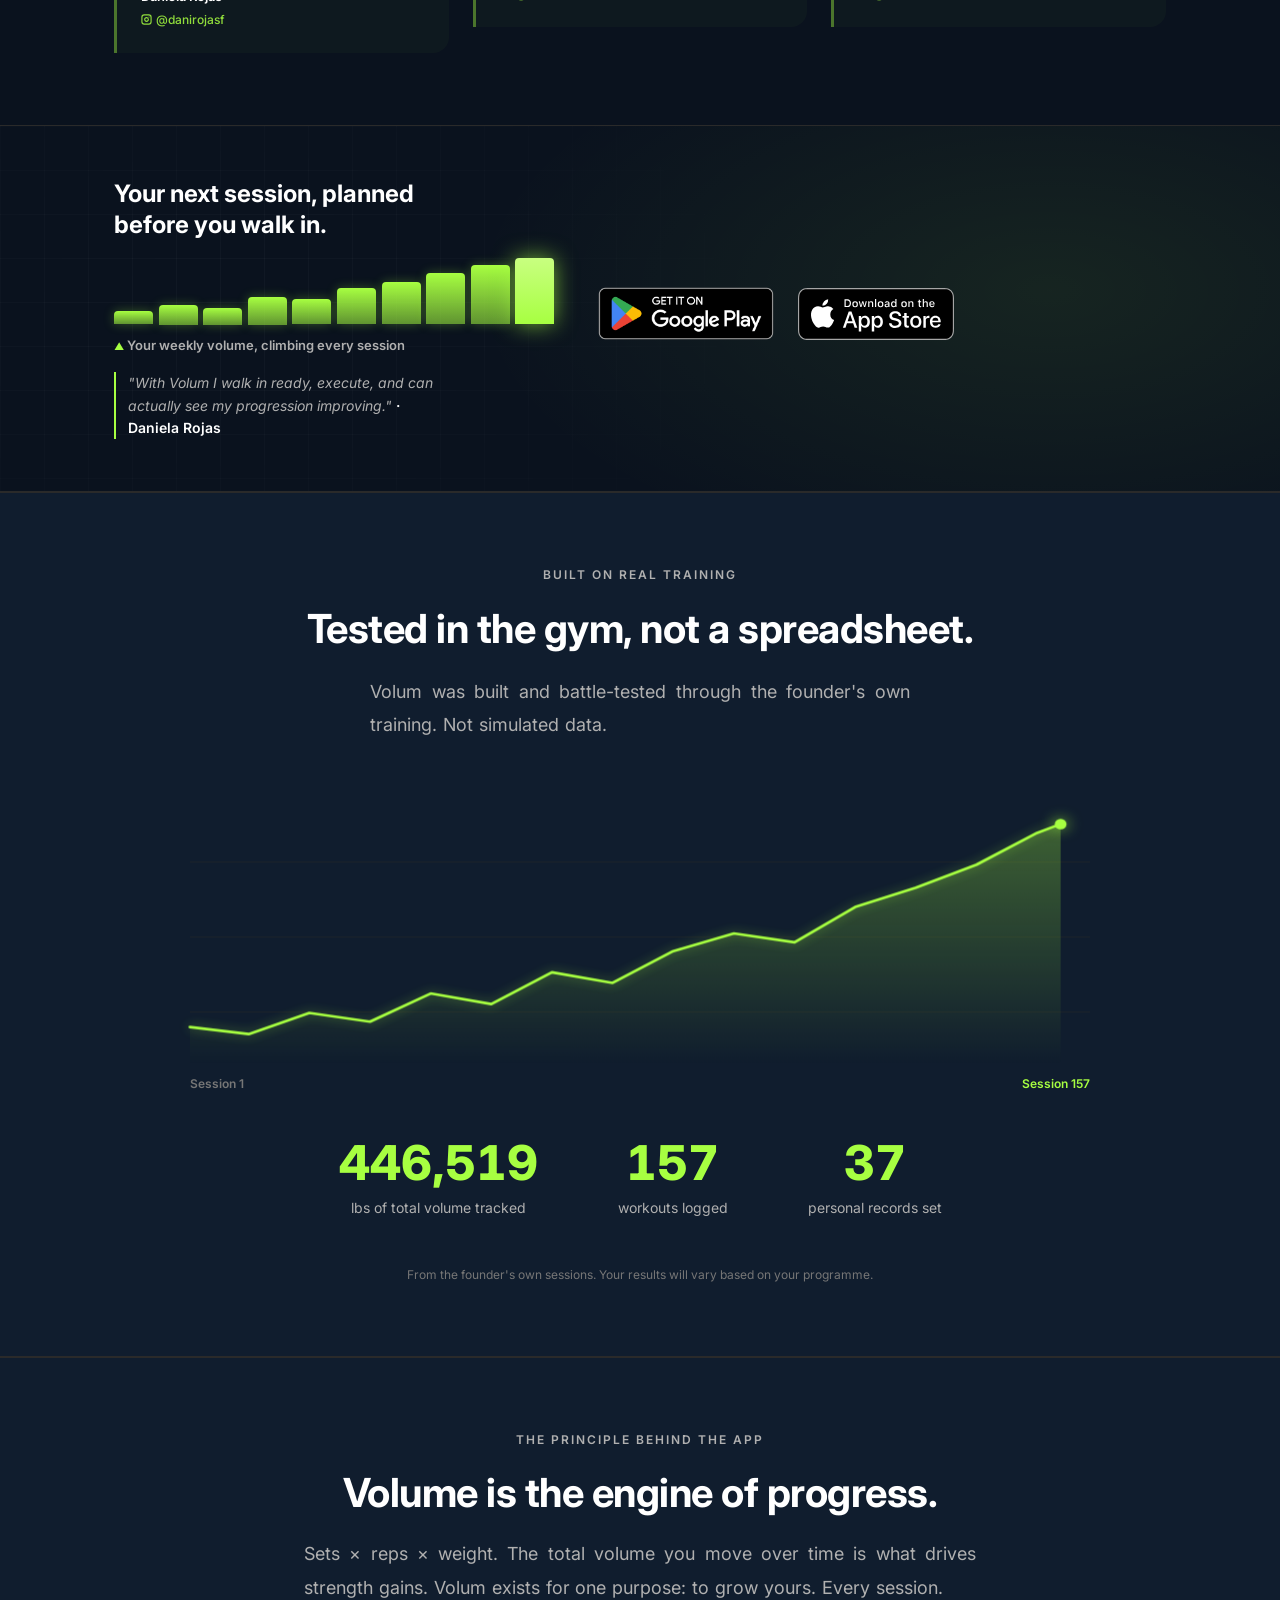
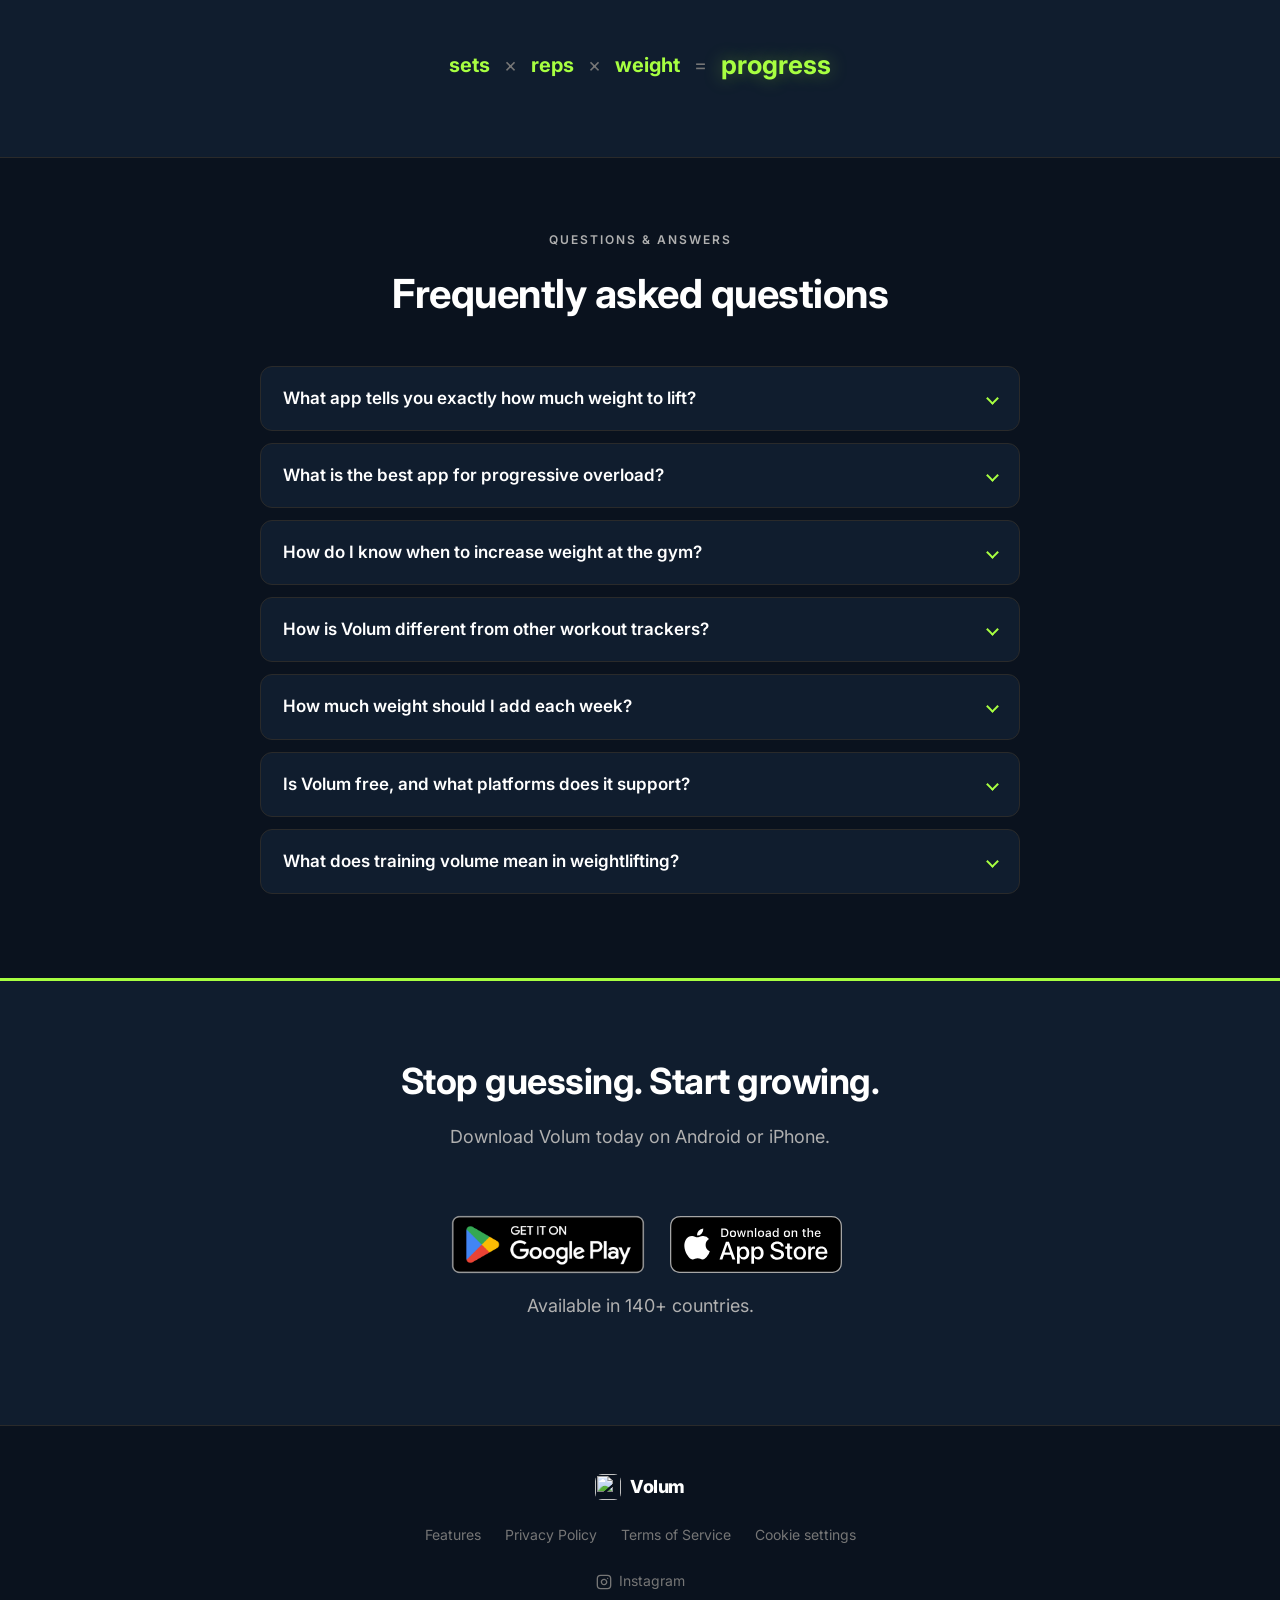
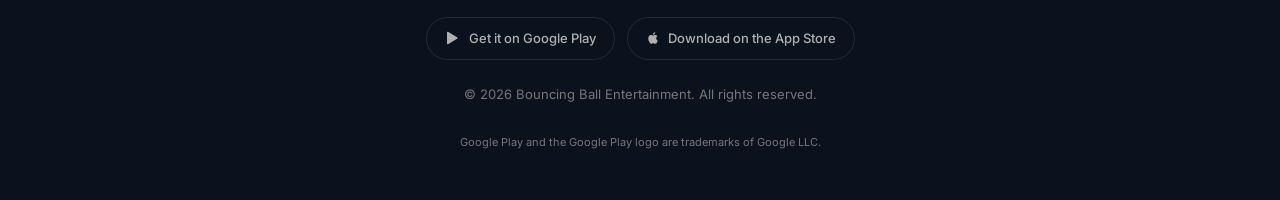
==== commit 7feee967: "feat(site): App Store badges replace the iOS waitlist now that Volum is live on iOS Co-Authored-By: " ====
--- a/index.html
+++ b/index.html
@@ -4,13 +4,13 @@
   <meta charset="UTF-8">
   <meta name="viewport" content="width=device-width, initial-scale=1.0">
   <title>Volum: Free-to-Use Workout Tracker · Progressive Overload</title>
-  <meta name="description" content="Know what to lift every session. Volum plans weight, sets and reps and grows your volume. Free to use, optional Premium. Android now, iOS soon.">
+  <meta name="description" content="Know what to lift every session. Volum plans weight, sets and reps and grows your volume. Free to use, optional Premium. On Android and iOS.">
 
   <meta property="og:title"       content="Volum: Free-to-Use Workout Tracker">
   <meta property="og:description" content="Know exactly what to lift every session. Volum plans your workout so your volume grows automatically.">
-  <meta property="og:image"       content="https://app-volum.com/assets/icon.png">
-  <meta property="og:image:width"  content="1024">
-  <meta property="og:image:height" content="1024">
+  <meta property="og:image"       content="https://app-volum.com/assets/og-image.png">
+  <meta property="og:image:width"  content="1344">
+  <meta property="og:image:height" content="768">
   <meta property="og:type"        content="website">
   <meta property="og:url"         content="https://app-volum.com/">
   <meta property="og:locale"      content="en_US">
@@ -18,10 +18,8 @@
   <link rel="canonical"           href="https://app-volum.com/">
   <link rel="alternate" hreflang="en" href="https://app-volum.com/">
   <link rel="alternate" hreflang="es" href="https://app-volum.com/es/">
-  <link rel="alternate" hreflang="pt" href="https://app-volum.com/pt/">
+  <link rel="alternate" hreflang="pt-BR" href="https://app-volum.com/pt/">
   <link rel="alternate" hreflang="x-default" href="https://app-volum.com/">
-
-  <link rel="preload" as="image" href="/assets/hero-bg.png">
 
   <script defer data-domain="app-volum.com"
           src="https://plausible.io/js/script.js"></script>
@@ -38,14 +36,14 @@
     "@type": "SoftwareApplication",
     "name": "Volum",
     "description": "Workout tracker app, free to use with optional Premium, that plans every session: weight, sets, and reps. Your volume grows automatically.",
-    "operatingSystem": "Android",
+    "operatingSystem": "Android, iOS",
     "applicationCategory": "HealthApplication",
     "inLanguage": ["en", "es", "pt"],
     "offers": { "@type": "Offer", "price": "0", "priceCurrency": "USD" },
     "url": "https://app-volum.com/",
     "downloadUrl": "https://play.google.com/store/apps/details?id=com.volum.app",
     "installUrl": "https://play.google.com/store/apps/details?id=com.volum.app",
-    "sameAs": ["https://play.google.com/store/apps/details?id=com.volum.app"]
+    "sameAs": ["https://play.google.com/store/apps/details?id=com.volum.app", "https://apps.apple.com/app/id6759938940"]
   }
   </script>
 
@@ -82,7 +80,7 @@
       {
         "@type": "Question",
         "name": "Is Volum free, and what platforms does it support?",
-        "acceptedAnswer": { "@type": "Answer", "text": "Volum is free to use. The free version includes ads, and an optional Premium plan (monthly, yearly or lifetime) removes them. It is available now on Google Play for Android. An iOS version is coming soon: join the iOS waitlist and we will send you a single email on launch day." }
+        "acceptedAnswer": { "@type": "Answer", "text": "Volum is free to use. The free version includes ads, and an optional Premium plan (monthly, yearly or lifetime) removes them. It is available now on Google Play for Android and on the App Store for iPhone." }
       },
       {
         "@type": "Question",
@@ -127,7 +125,7 @@
         </ul>
       </div>
 
-      <a href="https://play.google.com/store/apps/details?id=com.volum.app&amp;referrer=utm_source%3Dapp-volum.com%26utm_medium%3Dwebsite%26utm_campaign%3Dnav" target="_blank" rel="noopener" class="btn btn-accent btn-sm nav-cta" data-slot="nav">Get it on Google Play</a>
+      <a href="#download" class="btn btn-accent btn-sm nav-cta" data-slot="nav">Download</a>
       <button class="hamburger" id="hamburger"
               aria-label="Open menu" aria-expanded="false" aria-controls="nav-mobile">
         <span></span><span></span><span></span>
@@ -138,7 +136,7 @@
       <a href="#how-it-works">How It Works</a>
       <a href="#testimonials">Testimonials</a>
       <a href="#real-numbers">Real Results</a>
-      <a href="https://play.google.com/store/apps/details?id=com.volum.app&amp;referrer=utm_source%3Dapp-volum.com%26utm_medium%3Dwebsite%26utm_campaign%3Dnav" target="_blank" rel="noopener" class="btn btn-accent" data-slot="nav">Get it on Google Play</a>
+      <a href="#download" class="btn btn-accent" data-slot="nav">Download</a>
     </div>
   </nav>
 
@@ -158,31 +156,16 @@
         <p class="hero-sub">Stop wasting 20 minutes deciding what to lift. Volum plans every session: the exact weight, sets, and reps.</p>
         <p class="hero-differentiator">Most trackers log what you did. Volum tells you what to do next.</p>
         <p class="hero-proof">One founder. 157 real sessions. 446,519 lbs tracked.</p>
-        <a class="play-cta" data-slot="hero" href="https://play.google.com/store/apps/details?id=com.volum.app&amp;referrer=utm_source%3Dapp-volum.com%26utm_medium%3Dwebsite%26utm_campaign%3Dhero" target="_blank" rel="noopener">
+        <div class="store-ctas" id="download">
+            <a class="play-cta" data-slot="hero" href="https://play.google.com/store/apps/details?id=com.volum.app&amp;referrer=utm_source%3Dapp-volum.com%26utm_medium%3Dwebsite%26utm_campaign%3Dhero" target="_blank" rel="noopener">
           <img src="/assets/badges/play-en.png" alt="Get it on Google Play" width="646" height="250" loading="lazy">
-        </a>
+          </a>
+          <a class="play-cta appstore-cta" data-slot="hero" href="https://apps.apple.com/app/id6759938940" target="_blank" rel="noopener">
+            <img src="/assets/badges/appstore-en.svg" alt="Download on the App Store" width="120" height="40" loading="lazy">
+          </a>
+        </div>
         <p class="region-note">Available in 140+ countries.</p>
-        <div class="ios-waitlist">
-          <p class="ios-waitlist-h">On iPhone? Join the iOS waitlist</p>
-          <form class="waitlist-form" id="waitlist-form-hero"
-                action="https://formspree.io/f/mgoqbdyo" method="POST">
-            <input type="hidden" name="utm_source" id="utm-source-hero">
-            <input type="hidden" name="platform" class="platform-hidden-input" value="ios">
-            <input class="waitlist-input" type="email" name="email"
-                   placeholder="Your email address"
-                   required maxlength="254"
-                   pattern="[^\s@.]+(?:\.[^\s@.]+)*@(?:[^\s@.]+\.)+[^\s@.]+"
-                   autocomplete="email" aria-describedby="hero-form-msg">
-            <label class="form-consent-check">
-              <input type="checkbox" name="consent" value="I agree to receive one email when Volum launches on iOS and accept the Privacy Policy" required>
-              <span>I agree to receive one email from Bouncing Ball Entertainment when Volum launches on iOS, and accept the <a href="https://bouncingballentertainment.github.io/volum-legal/privacy-policy.html" target="_blank" rel="noopener">Privacy Policy</a>.</span>
-            </label>
-            <button class="btn btn-accent" type="submit" id="hero-submit-btn">Notify me on iOS launch</button>
-          </form>
-          <p class="form-privacy">One email when the iOS app launches. Withdraw anytime.</p>
-          <p class="form-message" id="hero-form-msg" aria-live="polite"></p>
-        </div>
-        <p class="hero-launch">Now on Google Play. iOS coming soon.</p>
+        <p class="hero-launch">Now on Google Play and the App Store.</p>
       </div>
 
       <div class="hero-visual" aria-label="Volum app screens">
@@ -404,28 +387,13 @@
           <blockquote class="mid-cta-quote">"With Volum I walk in ready, execute, and can actually see my progression improving."<cite> · Daniela Rojas</cite></blockquote>
         </div>
         <div class="mid-cta-right">
-          <a class="play-cta" data-slot="mid" href="https://play.google.com/store/apps/details?id=com.volum.app&amp;referrer=utm_source%3Dapp-volum.com%26utm_medium%3Dwebsite%26utm_campaign%3Dmid" target="_blank" rel="noopener">
+          <div class="store-ctas">
+              <a class="play-cta" data-slot="mid" href="https://play.google.com/store/apps/details?id=com.volum.app&amp;referrer=utm_source%3Dapp-volum.com%26utm_medium%3Dwebsite%26utm_campaign%3Dmid" target="_blank" rel="noopener">
             <img src="/assets/badges/play-en.png" alt="Get it on Google Play" width="646" height="250" loading="lazy">
-          </a>
-          <div class="ios-waitlist">
-            <p class="ios-waitlist-h">On iPhone? Join the iOS waitlist</p>
-            <form class="waitlist-form mid-cta-form" id="waitlist-form-mid"
-                  action="https://formspree.io/f/mgoqbdyo" method="POST">
-              <input type="hidden" name="utm_source" id="utm-source-mid">
-              <input type="hidden" name="platform" class="platform-hidden-input" value="ios">
-              <input class="waitlist-input" type="email" name="email"
-                     placeholder="Your email address"
-                     required maxlength="254"
-                     pattern="[^\s@.]+(?:\.[^\s@.]+)*@(?:[^\s@.]+\.)+[^\s@.]+"
-                     autocomplete="email" aria-describedby="mid-form-msg">
-              <label class="form-consent-check">
-                <input type="checkbox" name="consent" value="I agree to receive one email when Volum launches on iOS and accept the Privacy Policy" required>
-                <span>I agree to receive one email from Bouncing Ball Entertainment when Volum launches on iOS, and accept the <a href="https://bouncingballentertainment.github.io/volum-legal/privacy-policy.html" target="_blank" rel="noopener">Privacy Policy</a>.</span>
-              </label>
-              <button class="btn btn-accent" type="submit" id="mid-submit-btn">Notify me on iOS launch</button>
-            </form>
-            <p class="form-privacy">One email when the iOS app launches. Withdraw anytime.</p>
-            <p class="form-message" id="mid-form-msg" aria-live="polite"></p>
+            </a>
+            <a class="play-cta appstore-cta" data-slot="mid" href="https://apps.apple.com/app/id6759938940" target="_blank" rel="noopener">
+              <img src="/assets/badges/appstore-en.svg" alt="Download on the App Store" width="120" height="40" loading="lazy">
+            </a>
           </div>
         </div>
       </div>
@@ -522,7 +490,7 @@
         </details>
         <details class="faq-item">
           <summary>Is Volum free, and what platforms does it support?</summary>
-          <p class="faq-answer">Volum is free to use. The free version includes ads, and an optional Premium plan (monthly, yearly or lifetime) removes them. It is available now on Google Play for Android. An iOS version is coming soon: join the iOS waitlist and we will send you a single email on launch day.</p>
+          <p class="faq-answer">Volum is free to use. The free version includes ads, and an optional Premium plan (monthly, yearly or lifetime) removes them. It is available now on Google Play for Android and on the App Store for iPhone.</p>
         </details>
         <details class="faq-item">
           <summary>What does training volume mean in weightlifting?</summary>
@@ -536,37 +504,16 @@
   <section class="waitlist-section" id="waitlist">
     <div class="container waitlist-inner">
       <h2>Stop guessing. Start growing.</h2>
-      <p>Download Volum on Android today. On iPhone? Leave your email and we will tell you the moment it lands.</p>
-      <a class="play-cta" data-slot="bottom" href="https://play.google.com/store/apps/details?id=com.volum.app&amp;referrer=utm_source%3Dapp-volum.com%26utm_medium%3Dwebsite%26utm_campaign%3Dbottom" target="_blank" rel="noopener">
+      <p>Download Volum today on Android or iPhone.</p>
+      <div class="store-ctas">
+          <a class="play-cta" data-slot="bottom" href="https://play.google.com/store/apps/details?id=com.volum.app&amp;referrer=utm_source%3Dapp-volum.com%26utm_medium%3Dwebsite%26utm_campaign%3Dbottom" target="_blank" rel="noopener">
         <img src="/assets/badges/play-en.png" alt="Get it on Google Play" width="646" height="250" loading="lazy">
-      </a>
+        </a>
+        <a class="play-cta appstore-cta" data-slot="bottom" href="https://apps.apple.com/app/id6759938940" target="_blank" rel="noopener">
+          <img src="/assets/badges/appstore-en.svg" alt="Download on the App Store" width="120" height="40" loading="lazy">
+        </a>
+      </div>
       <p class="region-note">Available in 140+ countries.</p>
-      <div class="ios-waitlist">
-        <p class="ios-waitlist-h">On iPhone? Join the iOS waitlist</p>
-        <p class="waitlist-count">One email, only when the iOS app launches.</p>
-        <form class="waitlist-form waitlist-form-large" id="waitlist-form-bottom"
-              action="https://formspree.io/f/mgoqbdyo" method="POST">
-          <input type="hidden" name="utm_source" id="utm-source-bottom">
-          <input type="hidden" name="platform" class="platform-hidden-input" value="ios">
-          <input class="waitlist-input" type="email" name="email"
-                 placeholder="Your email address"
-                 required maxlength="254"
-                 pattern="[^\s@.]+(?:\.[^\s@.]+)*@(?:[^\s@.]+\.)+[^\s@.]+"
-                 autocomplete="email" aria-describedby="bottom-form-msg">
-          <label class="form-consent-check">
-            <input type="checkbox" name="consent" value="I agree to receive one email when Volum launches on iOS and accept the Privacy Policy" required>
-            <span>I agree to receive one email from Bouncing Ball Entertainment when Volum launches on iOS, and accept the <a href="https://bouncingballentertainment.github.io/volum-legal/privacy-policy.html" target="_blank" rel="noopener">Privacy Policy</a>.</span>
-          </label>
-          <button class="btn btn-accent" type="submit" id="bottom-submit-btn">Notify me on iOS launch</button>
-        </form>
-        <p class="form-privacy">One email when the iOS app launches. Withdraw anytime.</p>
-        <p class="form-message" id="bottom-form-msg" aria-live="polite"></p>
-      </div>
-      <div class="share-nudge" id="share-nudge" style="display:none;">
-        <span>Know someone who lifts?</span>
-        <button type="button" id="share-btn">Share this page</button>
-        <p class="share-copied" id="share-copied">Link copied!</p>
-      </div>
     </div>
   </section>
 
@@ -600,10 +547,10 @@
           <svg class="badge-icon" width="16" height="16" viewBox="0 0 24 24" fill="currentColor" aria-hidden="true"><path d="M3 20.5v-17c0-.83.92-1.3 1.6-.86l14 8.5a1 1 0 010 1.72l-14 8.5C3.92 21.8 3 21.33 3 20.5z"/></svg>
           <span>Get it on Google Play</span>
         </a>
-        <span class="badge" title="iOS version coming soon">
+        <a class="badge badge-play active" id="appstore-badge" data-slot="footer" href="https://apps.apple.com/app/id6759938940" target="_blank" rel="noopener" aria-label="Download on the App Store">
           <svg class="badge-icon" width="14" height="16" viewBox="0 0 24 24" fill="currentColor" aria-hidden="true"><path d="M18.71 19.5c-.83 1.24-1.71 2.45-3.05 2.47-1.34.03-1.77-.79-3.29-.79-1.53 0-2 .77-3.27.82-1.31.05-2.3-1.32-3.14-2.53C4.25 17 2.94 12.45 4.7 9.39c.87-1.52 2.43-2.48 4.12-2.51 1.28-.02 2.5.87 3.29.87.78 0 2.26-1.07 3.8-.91.65.03 2.47.26 3.64 1.98-.09.06-2.17 1.28-2.15 3.81.03 3.02 2.65 4.03 2.68 4.04-.03.07-.42 1.44-1.38 2.83M13 3.5c.73-.83 1.94-1.46 2.94-1.5.13 1.17-.34 2.35-1.04 3.19-.69.85-1.83 1.51-2.95 1.42-.15-1.15.41-2.35 1.05-3.11z"/></svg>
-          <span>iOS: coming soon</span>
-        </span>
+          <span>Download on the App Store</span>
+        </a>
       </div>
       <p class="footer-copy">© 2026 Bouncing Ball Entertainment. All rights reserved.</p>
       <p class="footer-trademark">Google Play and the Google Play logo are trademarks of Google LLC.</p>
--- a/style.css
+++ b/style.css
@@ -340,8 +340,7 @@
   position: absolute;
   inset: 0;
   background:
-    radial-gradient(ellipse 70% 60% at 15% 100%, rgba(53,158,255,0.13) 0%, transparent 55%),
-    url('assets/hero-bg.png') center / cover no-repeat;
+    radial-gradient(ellipse 70% 60% at 15% 100%, rgba(53,158,255,0.13) 0%, transparent 55%);
   z-index: 0;
 }
 .hero-bg::after {
@@ -1259,19 +1258,6 @@
   line-height: 1.5;
 }
 
-.share-nudge { font-size: 14px; color: var(--text-muted); margin-top: 20px; }
-.share-nudge button {
-  color: var(--accent);
-  font-size: 14px;
-  font-weight: 600;
-  font-family: var(--font);
-  text-decoration: underline;
-  text-underline-offset: 3px;
-  margin-left: 4px;
-}
-.share-nudge button:focus-visible { outline: 2px solid #fff; outline-offset: 3px; border-radius: 2px; }
-.share-copied { font-size: 13px; color: var(--accent); margin-top: 6px; display: none; }
-
 /* ─── FOOTER ──────────────────────────────────────── */
 .footer {
   background: var(--bg-primary);
@@ -1347,9 +1333,8 @@
   .hero-content > .hero-eyebrow        { order: 1; }
   .hero-content > .hero-headline       { order: 2; }
   .hero-content > .hero-sub            { order: 3; }
-  .hero-content > .play-cta            { order: 4; }
+  .hero-content > .store-ctas          { order: 4; }
   .hero-content > .region-note         { order: 5; }
-  .hero-content > .ios-waitlist        { order: 6; }
   .hero-content > .hero-differentiator { order: 9; }
   .hero-content > .hero-proof          { order: 10; }
   .hero-content > .hero-launch         { order: 11; }
@@ -1804,27 +1789,21 @@
 .play-cta img { width: 200px; height: auto; display: block; }
 .play-cta:hover img { filter: brightness(1.08); }
 .region-note { font-size: 12px; color: var(--text-muted); margin: 0 0 18px; }
-.ios-waitlist {
-  max-width: 420px;
-  padding-top: 16px;
-  border-top: 1px solid rgba(255, 255, 255, 0.08);
-}
-.ios-waitlist-h {
-  font-size: 14px;
-  font-weight: 600;
-  color: var(--text-secondary);
-  margin: 0 0 10px;
-}
-.waitlist-inner .play-cta { margin: 18px auto 4px; }
-.waitlist-inner .play-cta img { width: 220px; }
+.store-ctas { display: flex; flex-wrap: wrap; align-items: center; gap: 4px 12px; }
+.store-ctas .play-cta { margin: 14px 0 4px -8px; }
+.store-ctas .appstore-cta { margin: 14px 0 4px; }
+.store-ctas .appstore-cta img { width: 156px; }
+.waitlist-inner .store-ctas { justify-content: center; }
+.waitlist-inner .store-ctas .play-cta { margin: 18px 0 4px; }
+.waitlist-inner .store-ctas .play-cta img { width: 220px; }
+.waitlist-inner .store-ctas .appstore-cta { margin: 18px 0 4px; }
+.waitlist-inner .store-ctas .appstore-cta img { width: 172px; }
 .waitlist-inner .region-note { text-align: center; }
-.waitlist-inner .ios-waitlist { margin: 0 auto; }
-.waitlist-inner .ios-waitlist .waitlist-count { margin-bottom: 14px; text-align: center; }
-.waitlist-inner .ios-waitlist-h { text-align: center; }
-.mid-cta-right .play-cta { margin-left: 0; }
+.mid-cta-right .store-ctas .play-cta { margin-left: 0; }
 .footer-trademark { font-size: 11px; color: var(--text-muted); margin-top: 6px; text-align: center; }
 .badge-play.active { text-decoration: none; }
 @media (max-width: 767px) {
-  .play-cta { margin-left: 0; }
+  .store-ctas .play-cta { margin-left: 0; }
   .play-cta img { width: 190px; }
-}
+  .store-ctas .appstore-cta img { width: 150px; }
+}
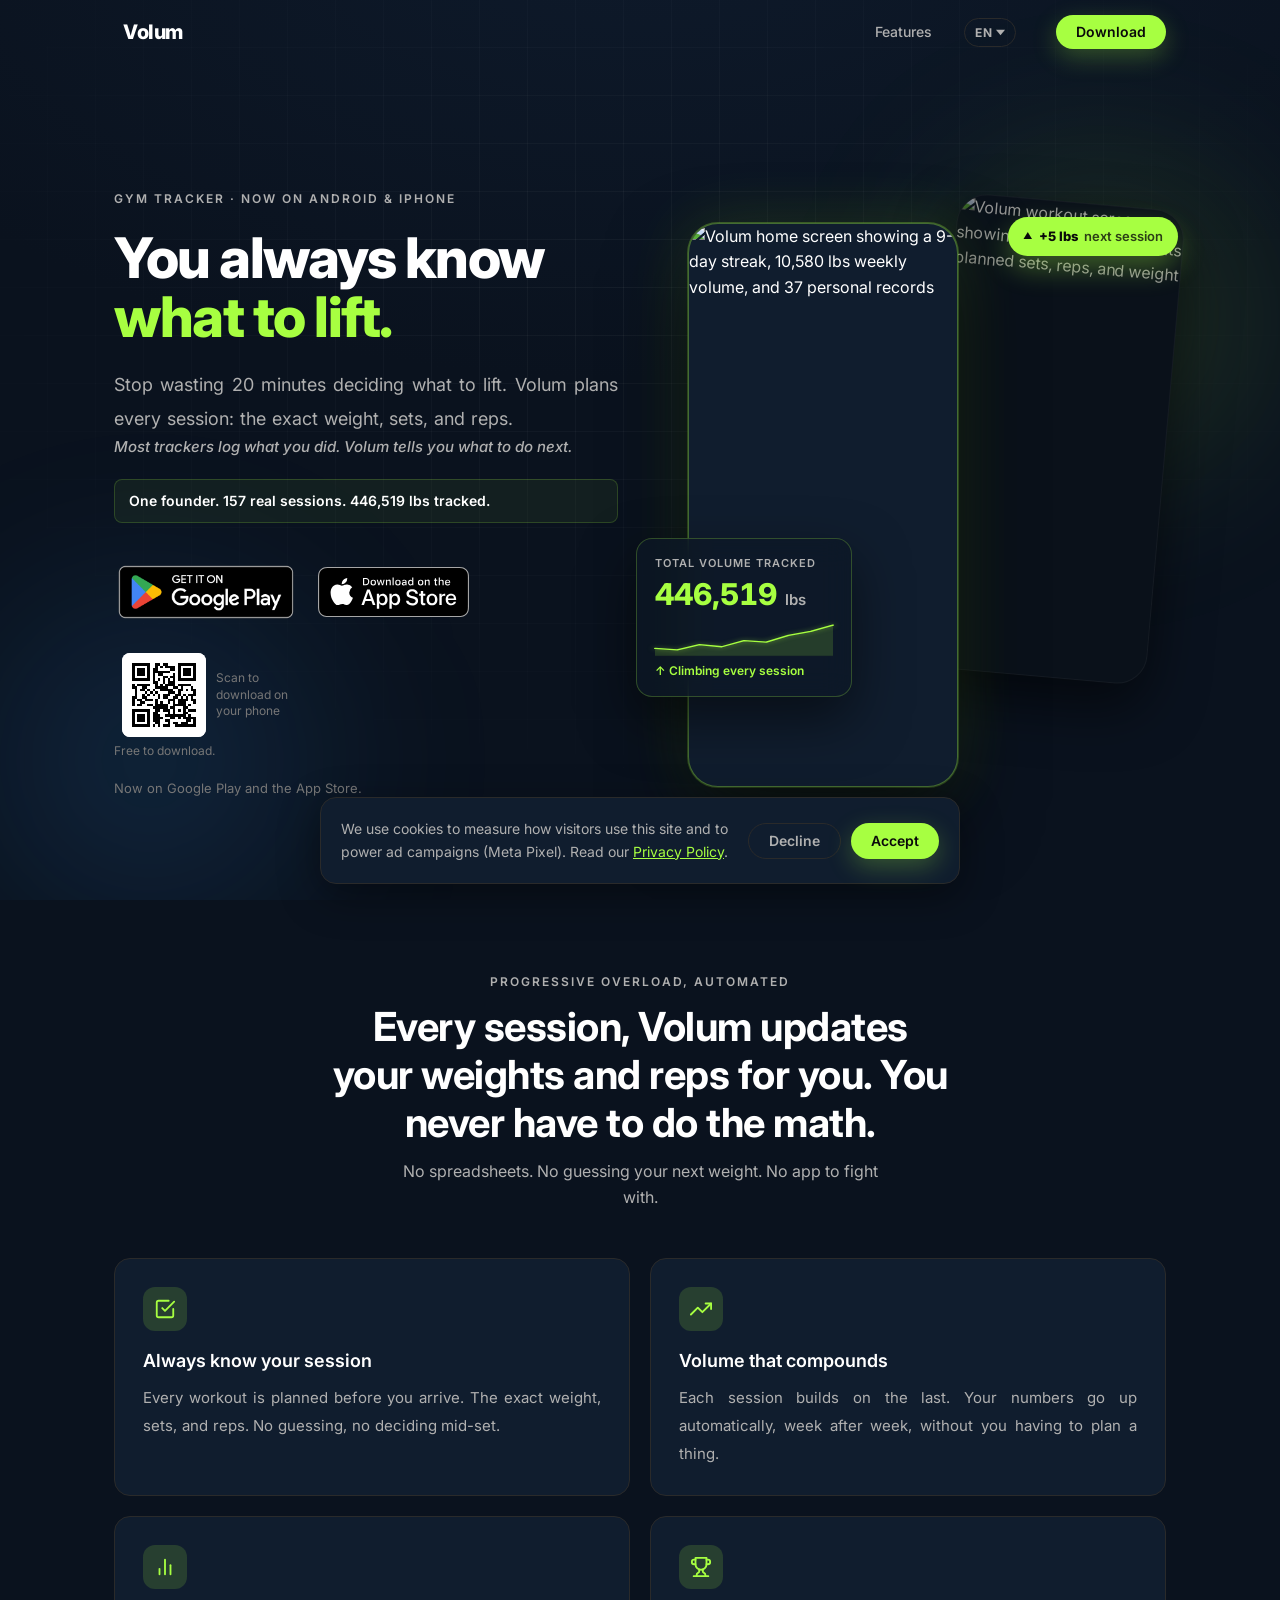
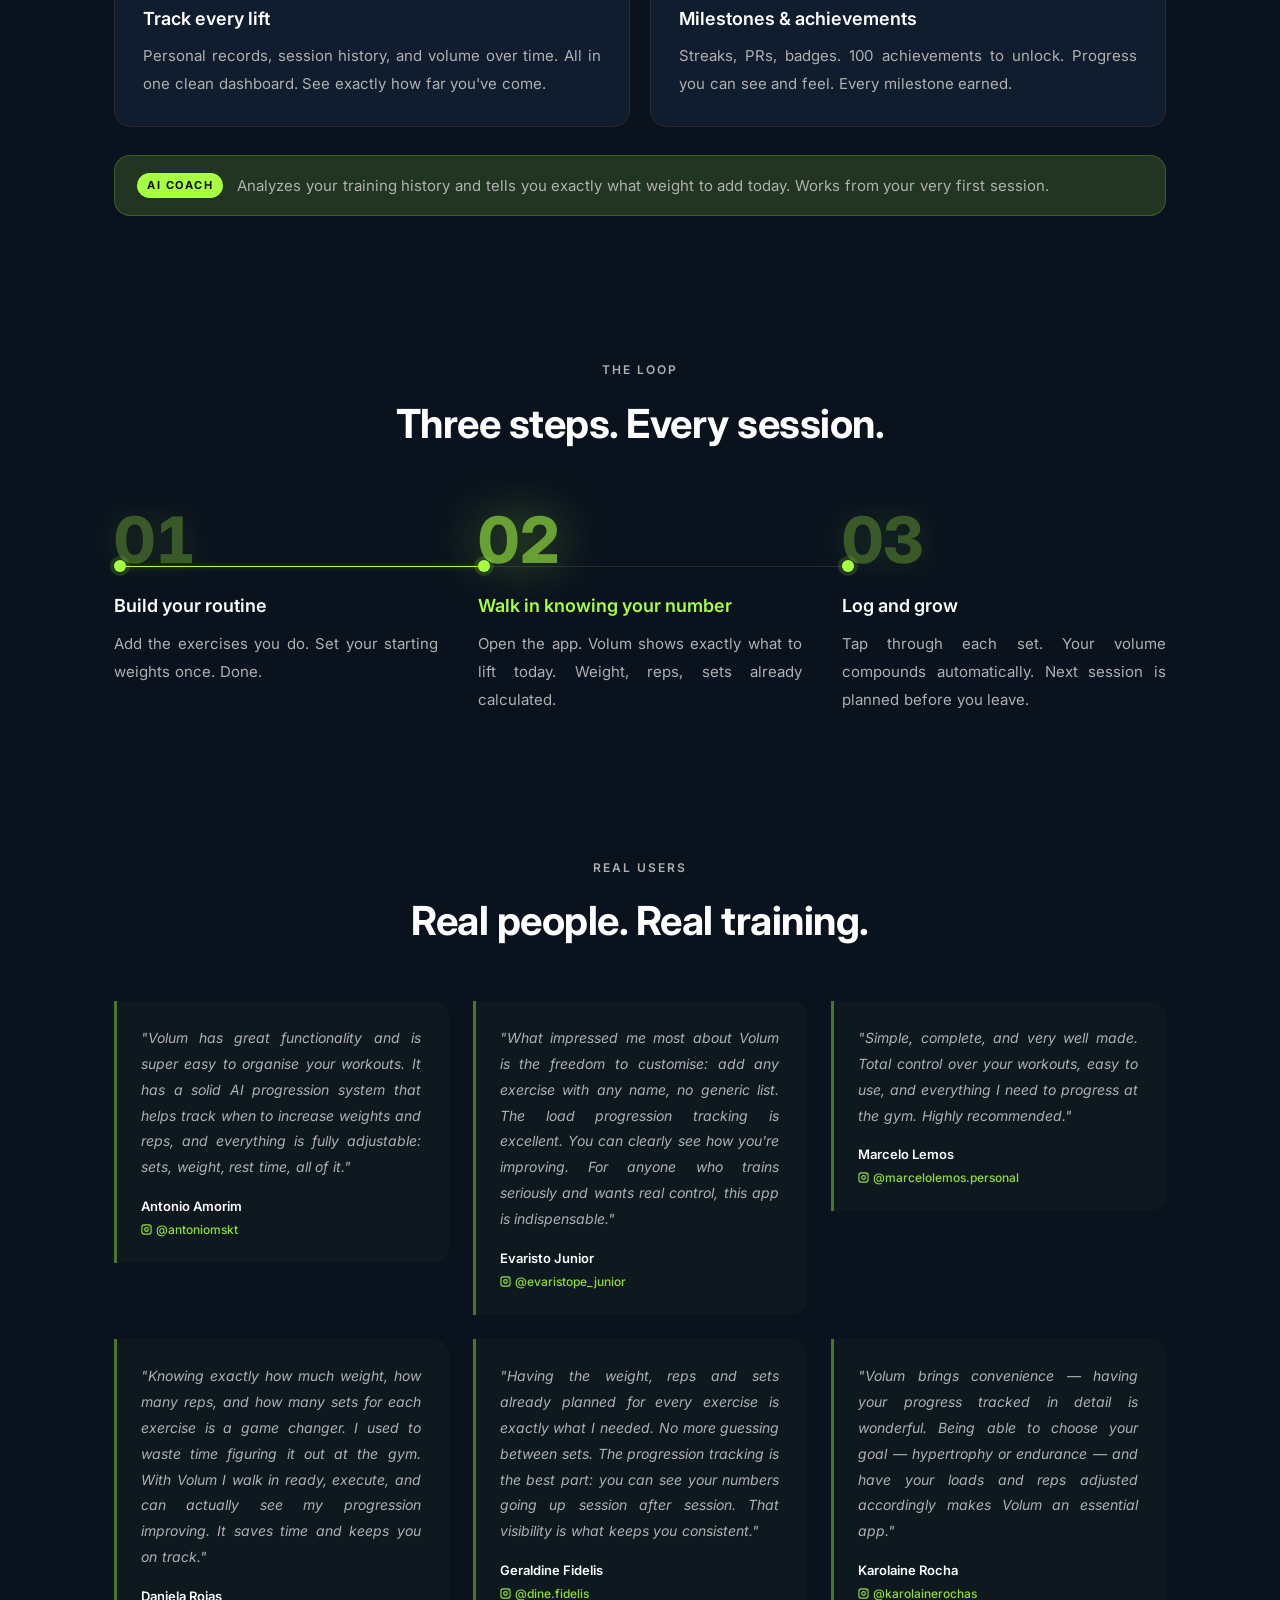
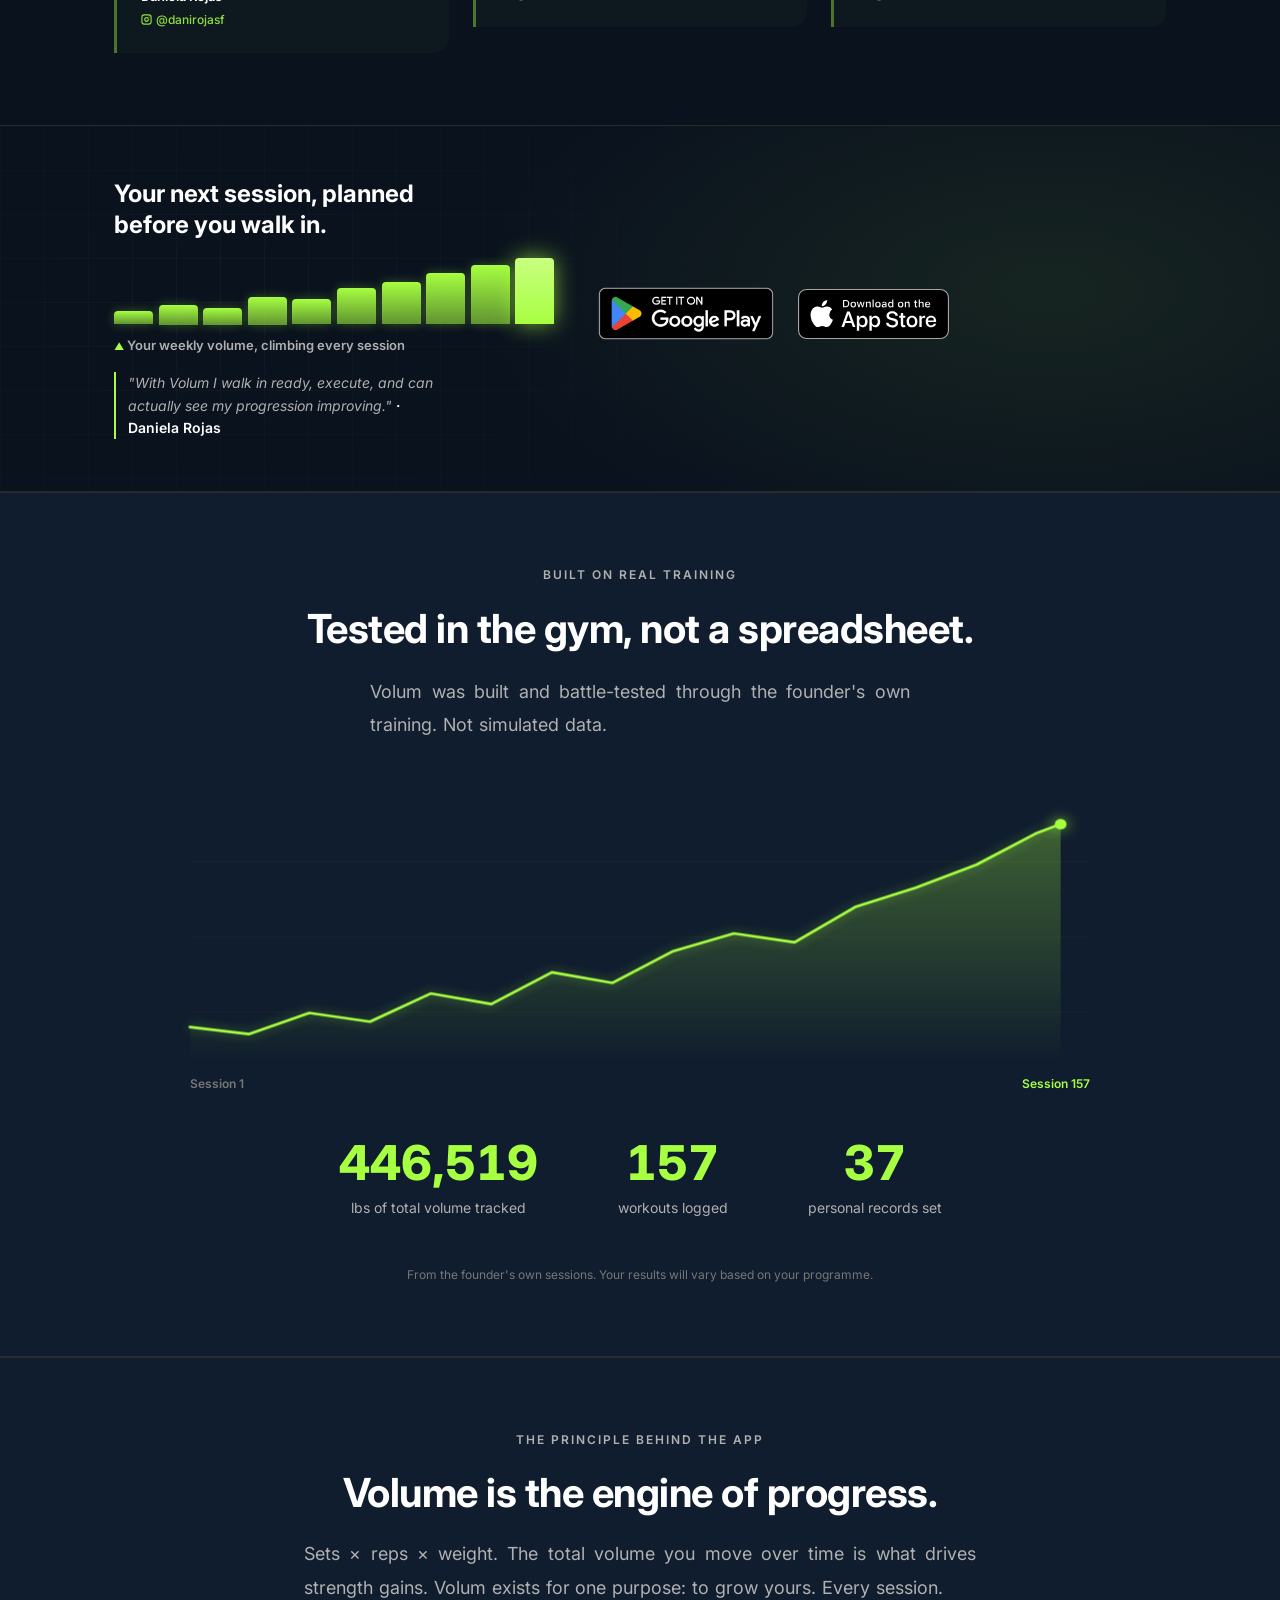
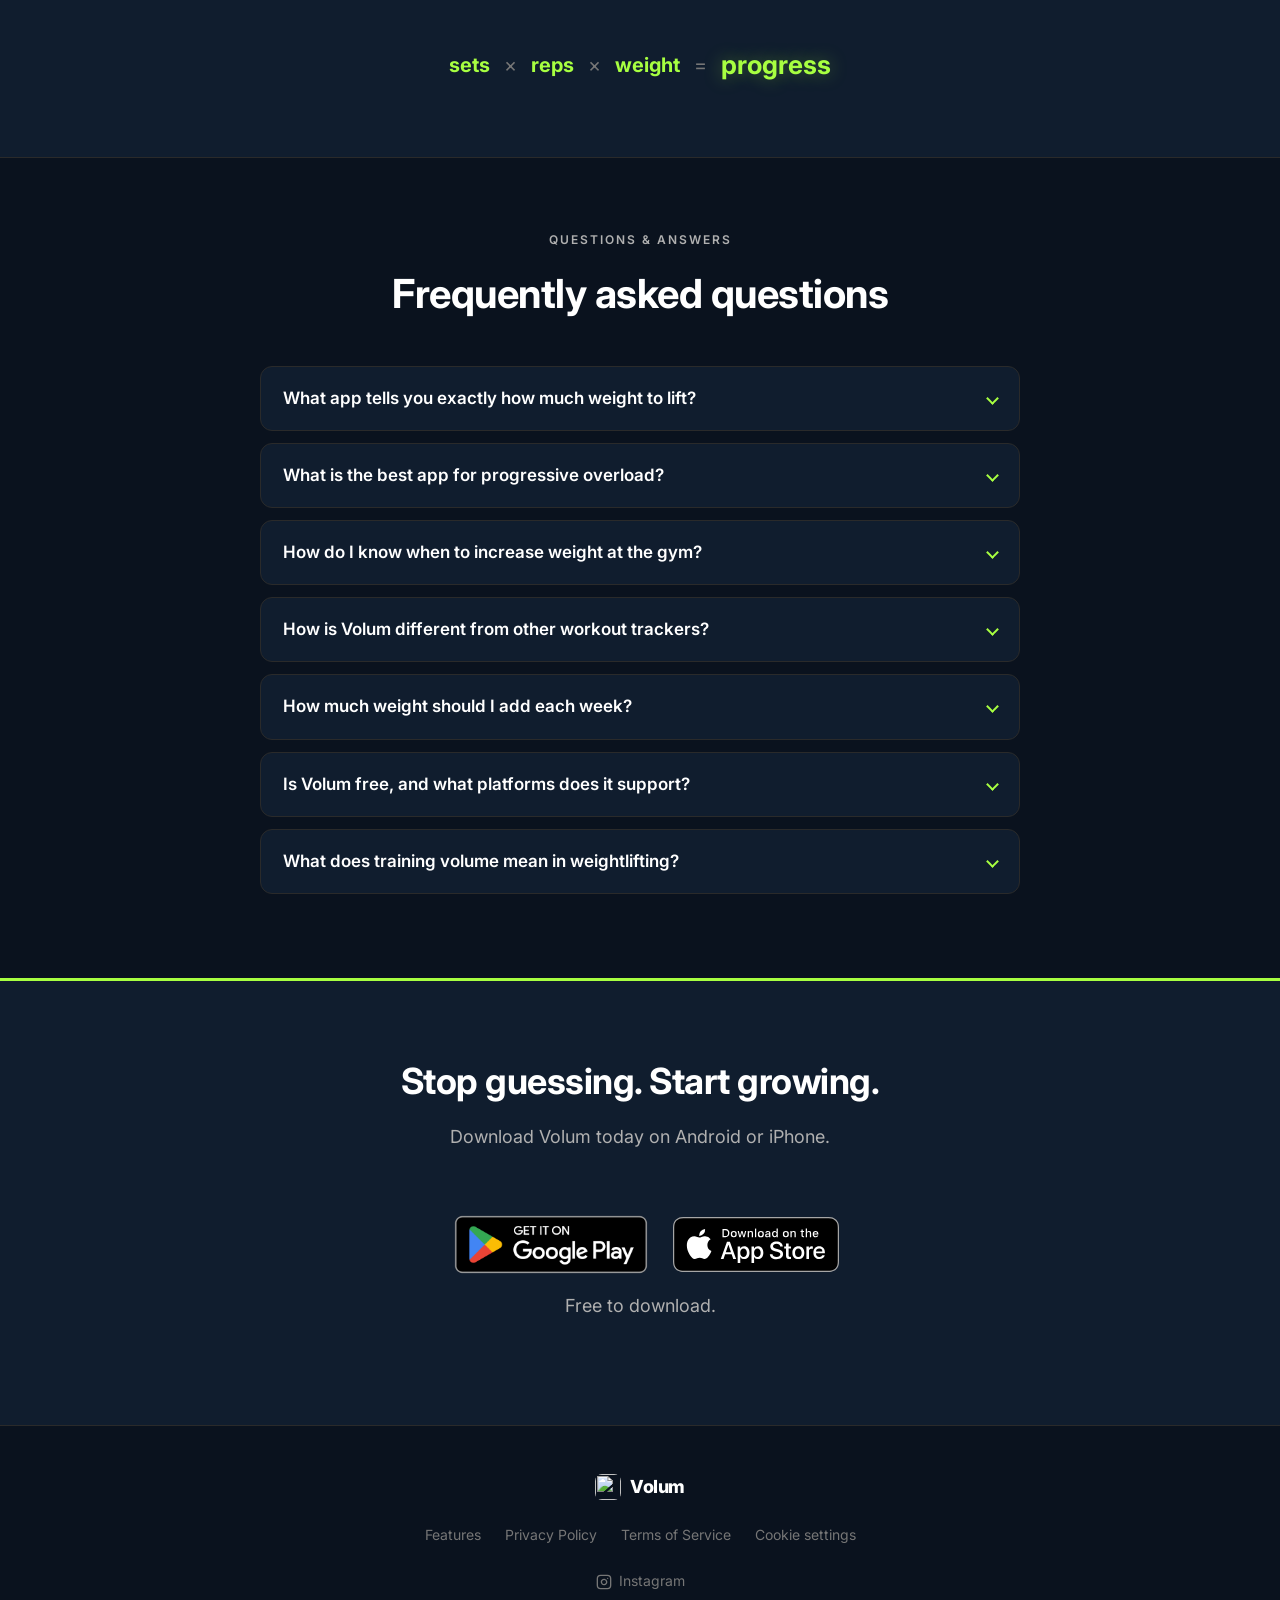
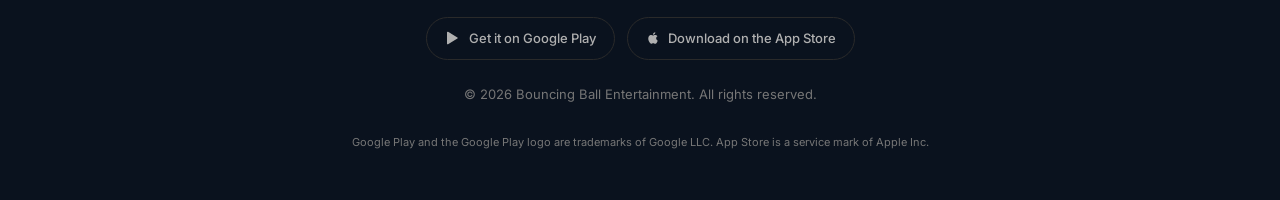
==== commit e8f375e7: "feat(site): focus the page on downloads (QR for desktop, own-store first, Store_Click tracking, emai" ====
--- a/index.html
+++ b/index.html
@@ -5,6 +5,7 @@
   <meta name="viewport" content="width=device-width, initial-scale=1.0">
   <title>Volum: Free-to-Use Workout Tracker · Progressive Overload</title>
   <meta name="description" content="Know what to lift every session. Volum plans weight, sets and reps and grows your volume. Free to use, optional Premium. On Android and iOS.">
+  <meta name="apple-itunes-app" content="app-id=6759938940">
 
   <meta property="og:title"       content="Volum: Free-to-Use Workout Tracker">
   <meta property="og:description" content="Know exactly what to lift every session. Volum plans your workout so your volume grows automatically.">
@@ -151,20 +152,24 @@
     <div class="container hero-row">
 
       <div class="hero-content">
-        <p class="hero-eyebrow">Gym Tracker · Now on Android</p>
+        <p class="hero-eyebrow">Gym Tracker · Now on Android &amp; iPhone</p>
         <h1 class="hero-headline">You always know<br><span class="hl">what to lift.</span></h1>
         <p class="hero-sub">Stop wasting 20 minutes deciding what to lift. Volum plans every session: the exact weight, sets, and reps.</p>
         <p class="hero-differentiator">Most trackers log what you did. Volum tells you what to do next.</p>
         <p class="hero-proof">One founder. 157 real sessions. 446,519 lbs tracked.</p>
         <div class="store-ctas" id="download">
             <a class="play-cta" data-slot="hero" href="https://play.google.com/store/apps/details?id=com.volum.app&amp;referrer=utm_source%3Dapp-volum.com%26utm_medium%3Dwebsite%26utm_campaign%3Dhero" target="_blank" rel="noopener">
-          <img src="/assets/badges/play-en.png" alt="Get it on Google Play" width="646" height="250" loading="lazy">
+          <img src="/assets/badges/play-en.png" alt="Get it on Google Play" width="646" height="250">
           </a>
           <a class="play-cta appstore-cta" data-slot="hero" href="https://apps.apple.com/app/id6759938940" target="_blank" rel="noopener">
-            <img src="/assets/badges/appstore-en.svg" alt="Download on the App Store" width="120" height="40" loading="lazy">
+            <img src="/assets/badges/appstore-en.svg" alt="Download on the App Store" width="120" height="40">
           </a>
-        </div>
-        <p class="region-note">Available in 140+ countries.</p>
+          <div class="qr-desktop">
+            <img src="/assets/qr-get.svg" alt="QR code: app-volum.com/get" width="84" height="84" loading="lazy">
+            <span>Scan to download on your phone</span>
+          </div>
+        </div>
+        <p class="region-note">Free to download.</p>
         <p class="hero-launch">Now on Google Play and the App Store.</p>
       </div>
 
@@ -307,7 +312,7 @@
   <!-- ════════════════════════════ TESTIMONIALS ═══════════════════════════ -->
   <section class="testimonials" id="testimonials">
     <div class="container">
-      <p class="eyebrow">Beta Testers</p>
+      <p class="eyebrow">Real users</p>
       <h2 class="testimonials-heading">Real people. Real training.</h2>
       <div class="testimonials-grid">
 
@@ -500,9 +505,9 @@
     </div>
   </section>
 
-  <!-- ════════════════════════════ WAITLIST CTA ════════════════════════════ -->
-  <section class="waitlist-section" id="waitlist">
-    <div class="container waitlist-inner">
+  <!-- ════════════════════════════ DOWNLOAD CTA ════════════════════════════ -->
+  <section class="download-section" id="get-app">
+    <div class="container download-inner">
       <h2>Stop guessing. Start growing.</h2>
       <p>Download Volum today on Android or iPhone.</p>
       <div class="store-ctas">
@@ -513,7 +518,7 @@
           <img src="/assets/badges/appstore-en.svg" alt="Download on the App Store" width="120" height="40" loading="lazy">
         </a>
       </div>
-      <p class="region-note">Available in 140+ countries.</p>
+      <p class="region-note">Free to download.</p>
     </div>
   </section>
 
@@ -553,7 +558,7 @@
         </a>
       </div>
       <p class="footer-copy">© 2026 Bouncing Ball Entertainment. All rights reserved.</p>
-      <p class="footer-trademark">Google Play and the Google Play logo are trademarks of Google LLC.</p>
+      <p class="footer-trademark">Google Play and the Google Play logo are trademarks of Google LLC. App Store is a service mark of Apple Inc.</p>
     </div>
   </footer>
 
--- a/style.css
+++ b/style.css
@@ -556,83 +556,6 @@
   font-style: italic;
 }
 
-.waitlist-form {
-  display: flex;
-  flex-wrap: wrap;
-  gap: 10px;
-  max-width: 460px;
-  margin-bottom: 16px;
-}
-
-.waitlist-input {
-  flex: 1;
-  padding: 14px 18px;
-  background: rgba(255,255,255,0.06);
-  border: 1px solid var(--border);
-  border-radius: var(--radius-pill);
-  color: var(--text-primary);
-  font-size: 15px;
-  font-family: var(--font);
-  outline: none;
-  transition: border-color 150ms;
-  min-width: 0;
-}
-.waitlist-input::placeholder { color: var(--text-muted); }
-.waitlist-input:focus        { border-color: var(--accent); }
-
-.form-message     { font-size: 14px; margin-bottom: 6px; min-height: 18px; }
-.form-success-msg { color: var(--accent); }
-.form-error-msg   { color: var(--error); }
-
-.form-privacy {
-  font-size: 12px;
-  color: var(--text-muted);
-  margin-top: 0;
-  text-align: left;
-}
-.form-consent {
-  font-size: 11px;
-  color: var(--text-muted);
-  margin-top: 4px;
-  text-align: left;
-  opacity: 0.75;
-}
-.form-consent a { color: var(--text-muted); text-decoration: underline; }
-.form-consent a:hover { color: var(--accent); }
-
-/* Required opt-in consent checkbox (GDPR). Full-width row within the form,
-   with readable contrast (uses --text-secondary, not the dim --text-muted). */
-.form-consent-check {
-  flex-basis: 100%;
-  display: flex;
-  align-items: flex-start;
-  gap: 9px;
-  margin-top: 2px;
-  font-size: 12.5px;
-  line-height: 1.45;
-  color: var(--text-secondary);
-  text-align: left;
-  cursor: pointer;
-}
-.form-consent-check input[type="checkbox"] {
-  flex-shrink: 0;
-  width: 16px;
-  height: 16px;
-  margin-top: 1px;
-  accent-color: var(--accent);
-  cursor: pointer;
-}
-.form-consent-check a { color: var(--text-secondary); text-decoration: underline; }
-.form-consent-check a:hover { color: var(--accent); }
-
-.waitlist-count {
-  font-size: 13px;
-  color: var(--accent);
-  font-weight: 500;
-  margin-top: 10px;
-  opacity: 0.85;
-}
-
 .hero-launch { font-size: 13px; color: var(--text-muted); }
 
 .hero-wordplay-bottom {
@@ -1185,77 +1108,27 @@
   min-width: 280px;
 }
 
-.mid-cta-form {
-  max-width: 460px;
-  margin-bottom: 0;
-  flex-direction: column;
-  align-items: stretch;
-}
-.mid-cta-form .waitlist-input { width: 100%; }
-.mid-cta-form .btn { width: 100%; }
-
-/* ─── WAITLIST CTA ────────────────────────────────── */
-.waitlist-section {
+/* ─── DOWNLOAD CTA ────────────────────────────────── */
+.download-section {
   padding: var(--section-pad) 0;
   background: var(--bg-card);
   border-top: 3px solid var(--accent);
 }
 
-.waitlist-inner { text-align: center; max-width: 620px; }
-
-.waitlist-inner h2 {
+.download-inner { text-align: center; max-width: 620px; }
+
+.download-inner h2 {
   font-size: 36px;
   font-weight: 700;
   letter-spacing: -0.5px;
   margin-bottom: 12px;
 }
 
-.waitlist-inner > p {
+.download-inner > p {
   font-size: 18px;
   color: var(--text-secondary);
   margin-bottom: 32px;
   line-height: 1.65;
-}
-
-.waitlist-form-large {
-  flex-direction: column;
-  max-width: 380px;
-  margin: 0 auto;
-  gap: 8px;
-}
-
-/* Center the Android/iPhone picker in the (centered) waitlist section
-   and align it to the form width below it. */
-.waitlist-inner .platform-picker {
-  justify-content: center;
-  max-width: 380px;
-  margin-left: auto;
-  margin-right: auto;
-}
-
-.waitlist-form-large .waitlist-input {
-  border-radius: 12px;
-  text-align: center;
-  padding: 16px 18px;
-}
-
-.waitlist-form-large .btn { width: 100%; padding: 16px; font-size: 16px; }
-
-.waitlist-inner .waitlist-count {
-  font-size: 14px;
-  color: var(--accent);
-  font-weight: 500;
-  margin-bottom: 24px;
-  opacity: 0.85;
-}
-
-.waitlist-inner .form-privacy {
-  font-size: 12px;
-  color: var(--text-muted);
-  margin-bottom: 0;
-  margin-top: 12px;
-  text-align: center;
-  line-height: 1.5;
 }
 
 /* ─── FOOTER ──────────────────────────────────────── */
@@ -1381,22 +1254,17 @@
   }
   .hero-headline { font-size: 40px; letter-spacing: -1px; }
   .hero-sub      { font-size: 16px; }
-  .waitlist-form { flex-direction: column; }
-  .waitlist-form .btn { width: 100%; }
-  .platform-picker .platform-btn { padding: 12px 22px; font-size: 14px; }
-  .form-consent { font-size: 12px; opacity: 0.9; }
   .mid-cta-inner { flex-direction: column; gap: 20px; }
   .mid-cta-heading { font-size: 20px; max-width: 100%; text-align: center; }
   .mid-cta-quote { max-width: 100%; text-align: center; border-left: none; border-top: 2px solid var(--accent); padding: 10px 0 0; }
   .mid-cta-right { width: 100%; }
-  .mid-cta-form { max-width: 100%; }
 
   .features h2,
   .volume-statement h2,
   .how-it-works h2,
   .real-numbers h2,
   .mockup-section h2,
-.waitlist-inner h2 { font-size: 30px; }
+.download-inner h2 { font-size: 30px; }
 
   .features-grid { grid-template-columns: 1fr; }
 
@@ -1436,7 +1304,6 @@
 
   .showcase-deck { gap: 10px; }
   .stats-grid { gap: 20px; }
-  .waitlist-form-large { width: 100%; }
 
 }
 
@@ -1456,7 +1323,6 @@
 .hero-headline { animation: fade-up 600ms ease both; animation-delay: 150ms; }
 .hero-sub      { animation: fade-up 600ms ease both; animation-delay: 300ms; }
 .hero-proof    { animation: fade-up 600ms ease both; animation-delay: 420ms; }
-.waitlist-form { animation: fade-up 600ms ease both; animation-delay: 540ms; }
 .hero-launch   { animation: fade-up 600ms ease both; animation-delay: 660ms; }
 
 /* ─── SCROLL REVEAL ───────────────────────────────── */
@@ -1514,23 +1380,6 @@
   100% { text-shadow: none; }
 }
 .stat-glow { animation: stat-glow-pulse 900ms ease forwards; }
-
-/* ─── PLATFORM PICKER ────────────────────────────── */
-.platform-picker { display: flex; gap: 8px; margin-bottom: 10px; }
-.platform-picker .platform-btn { padding: 8px 18px; font-size: 13px; }
-
-@keyframes platform-shake {
-  0%, 100% { transform: translateX(0); }
-  20%       { transform: translateX(-6px); }
-  40%       { transform: translateX(6px); }
-  60%       { transform: translateX(-4px); }
-  80%       { transform: translateX(4px); }
-}
-.platform-picker.shake { animation: platform-shake 0.4s ease; }
-.platform-picker.shake .platform-btn {
-  border-color: #ff4d4d !important;
-  box-shadow: 0 0 0 2px rgba(255, 77, 77, 0.35);
-}
 
 /* ─── READABILITY ─────────────────────────────────── */
 .hero-sub,
@@ -1784,7 +1633,7 @@
   .hero-headline { font-size:28px; }
 }
 
-/* ─── GOOGLE PLAY CTA + iOS WAITLIST ─────────────── */
+/* ─── STORE BADGES (Google Play + App Store) ───────────────────── */
 .play-cta { display: inline-block; margin: 14px 0 4px -8px; line-height: 0; }
 .play-cta img { width: 200px; height: auto; display: block; }
 .play-cta:hover img { filter: brightness(1.08); }
@@ -1792,18 +1641,37 @@
 .store-ctas { display: flex; flex-wrap: wrap; align-items: center; gap: 4px 12px; }
 .store-ctas .play-cta { margin: 14px 0 4px -8px; }
 .store-ctas .appstore-cta { margin: 14px 0 4px; }
-.store-ctas .appstore-cta img { width: 156px; }
-.waitlist-inner .store-ctas { justify-content: center; }
-.waitlist-inner .store-ctas .play-cta { margin: 18px 0 4px; }
-.waitlist-inner .store-ctas .play-cta img { width: 220px; }
-.waitlist-inner .store-ctas .appstore-cta { margin: 18px 0 4px; }
-.waitlist-inner .store-ctas .appstore-cta img { width: 172px; }
-.waitlist-inner .region-note { text-align: center; }
+.store-ctas .appstore-cta img { width: 151px; }
+.download-inner .store-ctas { justify-content: center; }
+.download-inner .store-ctas .play-cta { margin: 18px 0 4px; }
+.download-inner .store-ctas .play-cta img { width: 220px; }
+.download-inner .store-ctas .appstore-cta { margin: 18px 0 4px; }
+.download-inner .store-ctas .appstore-cta img { width: 166px; }
+.download-inner .region-note { text-align: center; }
 .mid-cta-right .store-ctas .play-cta { margin-left: 0; }
 .footer-trademark { font-size: 11px; color: var(--text-muted); margin-top: 6px; text-align: center; }
 .badge-play.active { text-decoration: none; }
 @media (max-width: 767px) {
   .store-ctas .play-cta { margin-left: 0; }
   .play-cta img { width: 190px; }
-  .store-ctas .appstore-cta img { width: 150px; }
-}
+  .store-ctas .appstore-cta img { width: 146px; }
+}
+
+/* ─── STORE ORDER + DESKTOP QR ───────────────────── */
+/* JS adds os-ios / os-android to <html>; the visitor's own store goes first.
+   Both badges always stay visible. */
+.os-ios .store-ctas .appstore-cta { order: -1; }
+.qr-desktop { display: none; }
+@media (min-width: 1024px) and (hover: hover) {
+  .qr-desktop {
+    display: flex;
+    align-items: center;
+    gap: 10px;
+    margin: 14px 0 4px 8px;
+    max-width: 170px;
+    font-size: 12px;
+    line-height: 1.35;
+    color: var(--text-muted);
+  }
+  .qr-desktop img { width: 84px; height: 84px; display: block; border-radius: 8px; background: #fff; }
+}
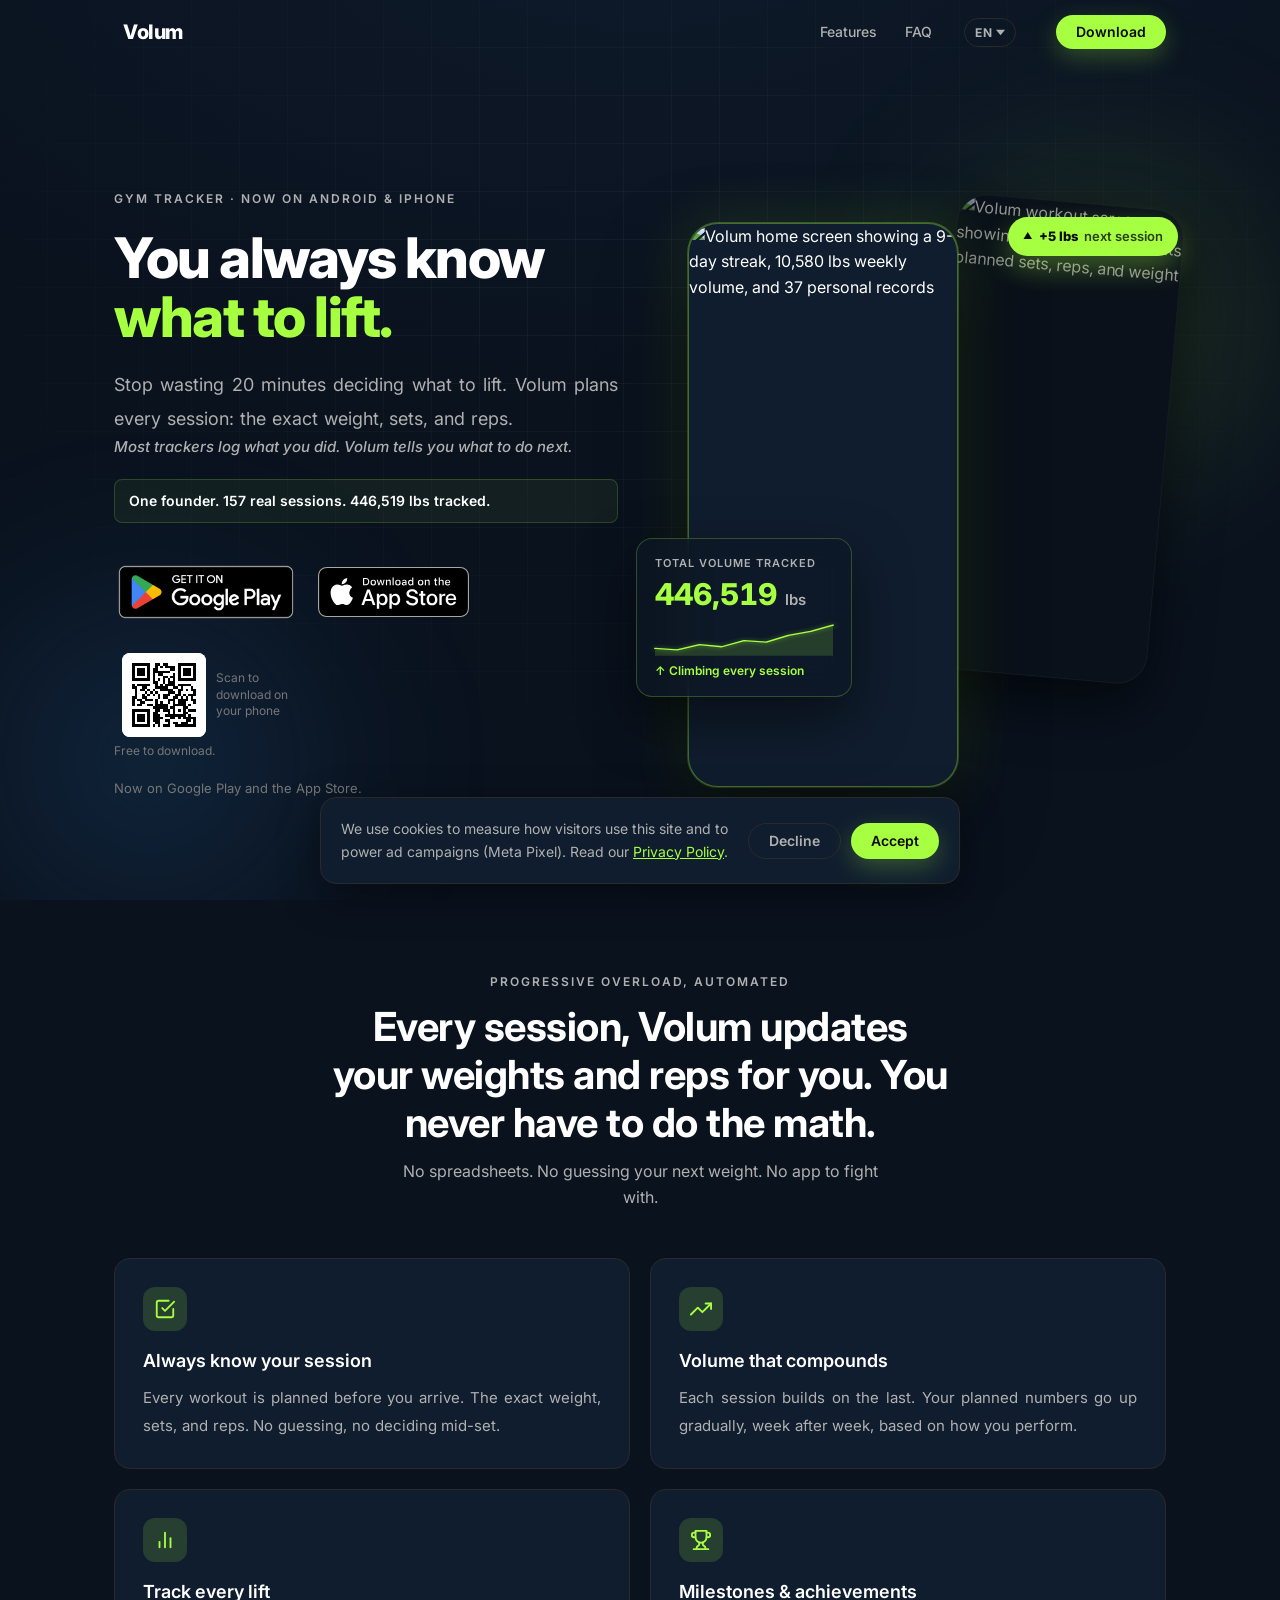
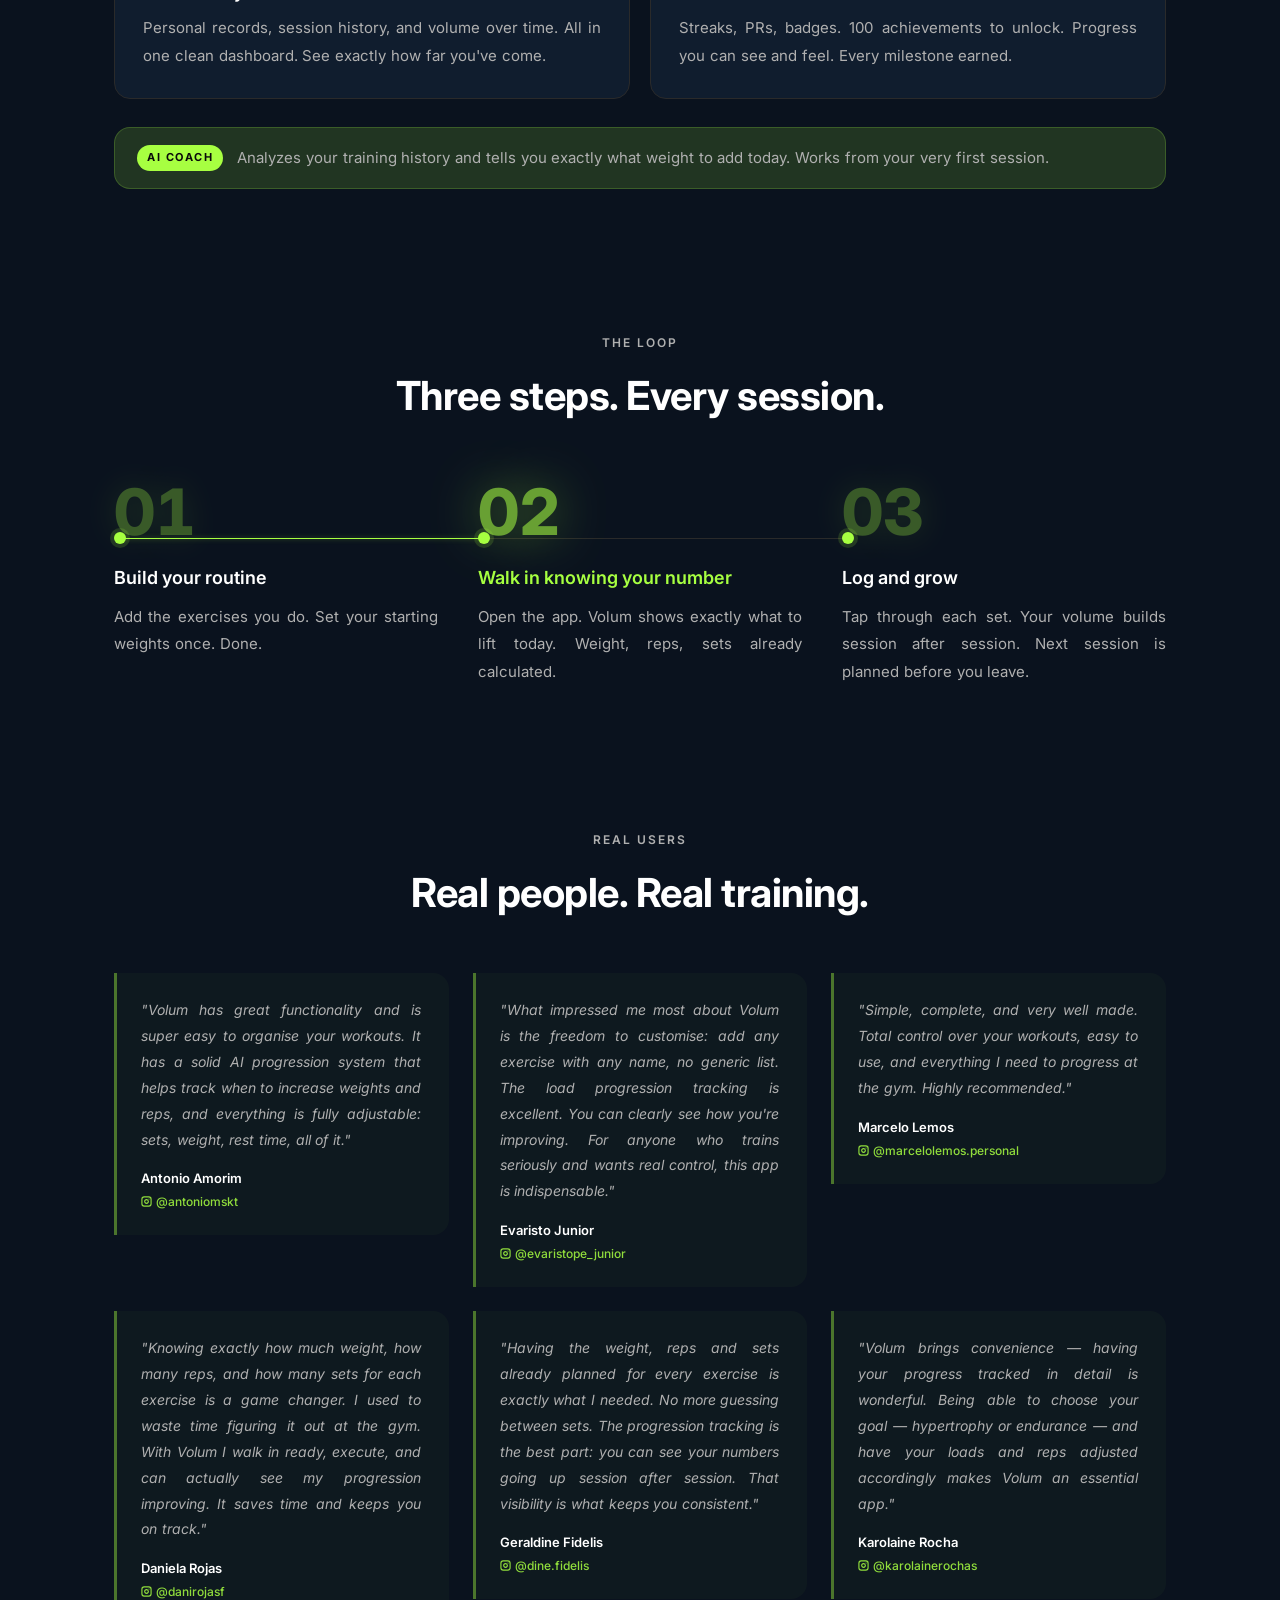
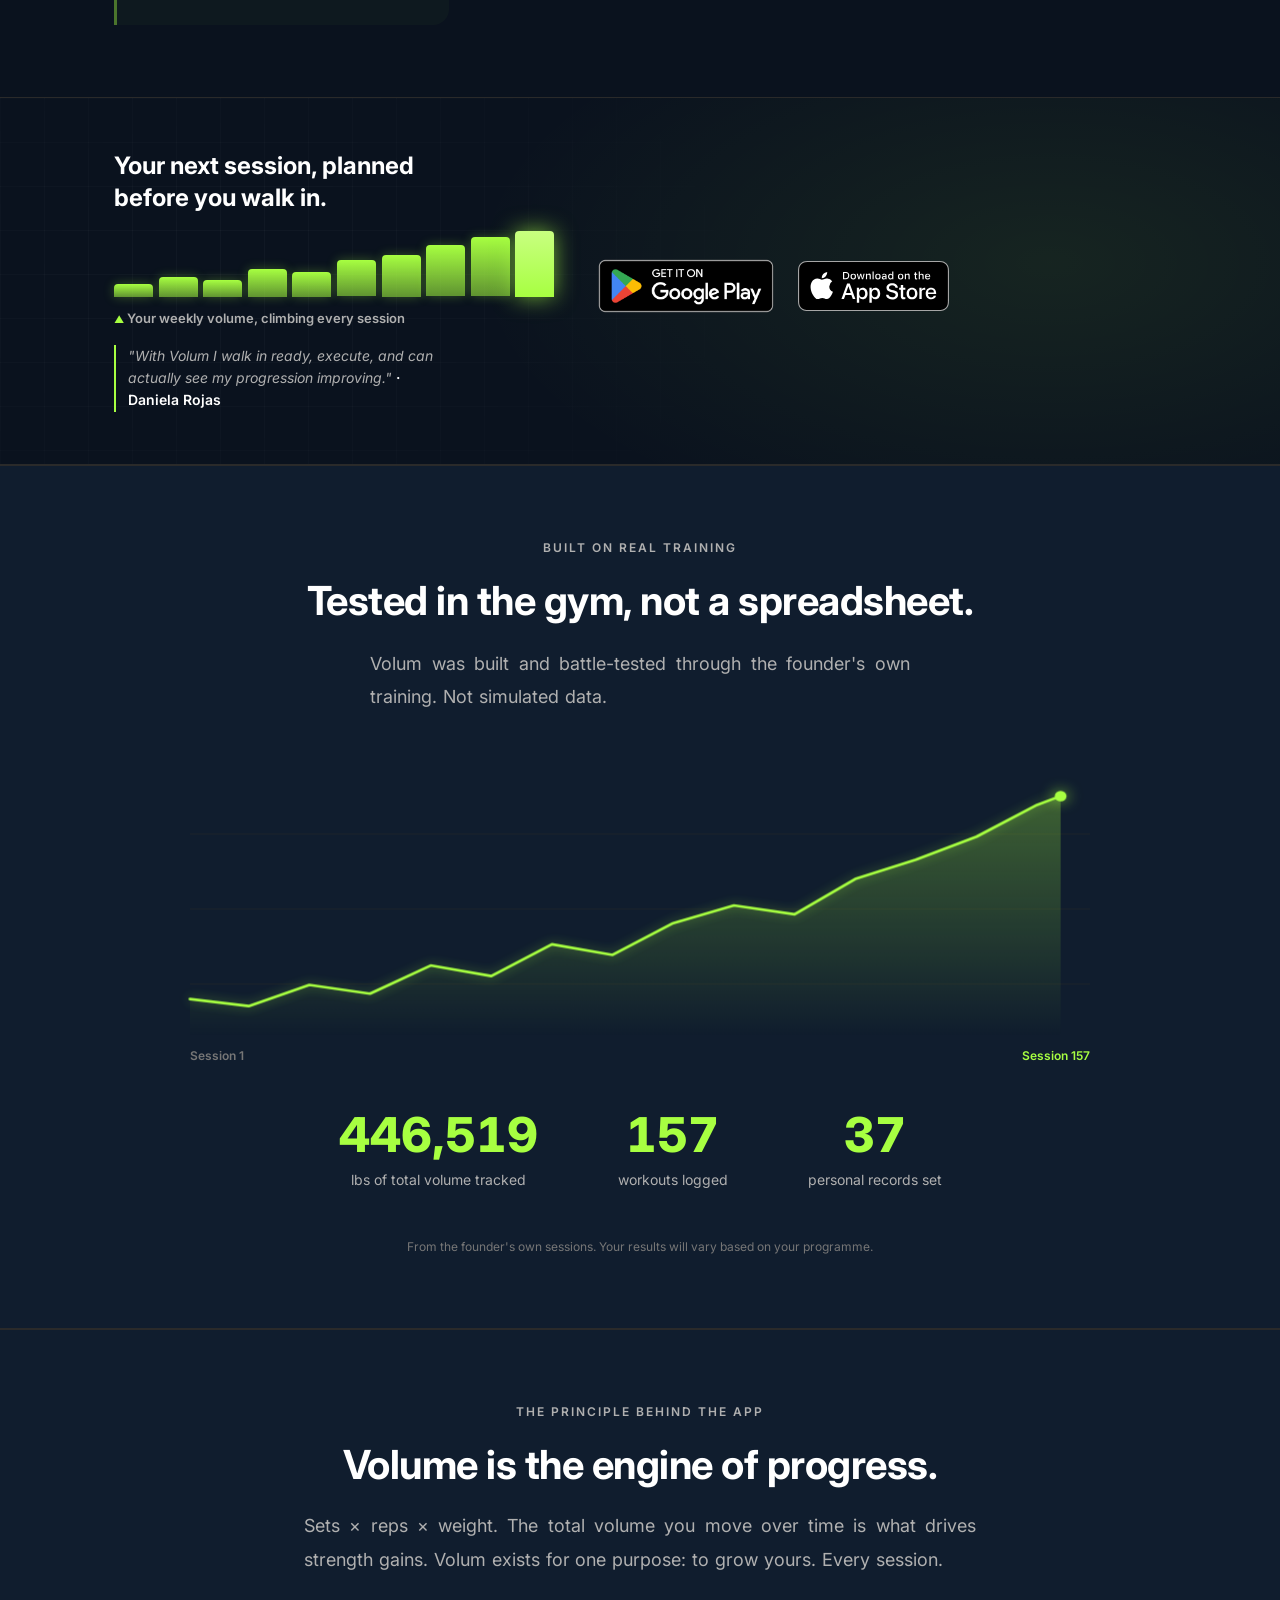
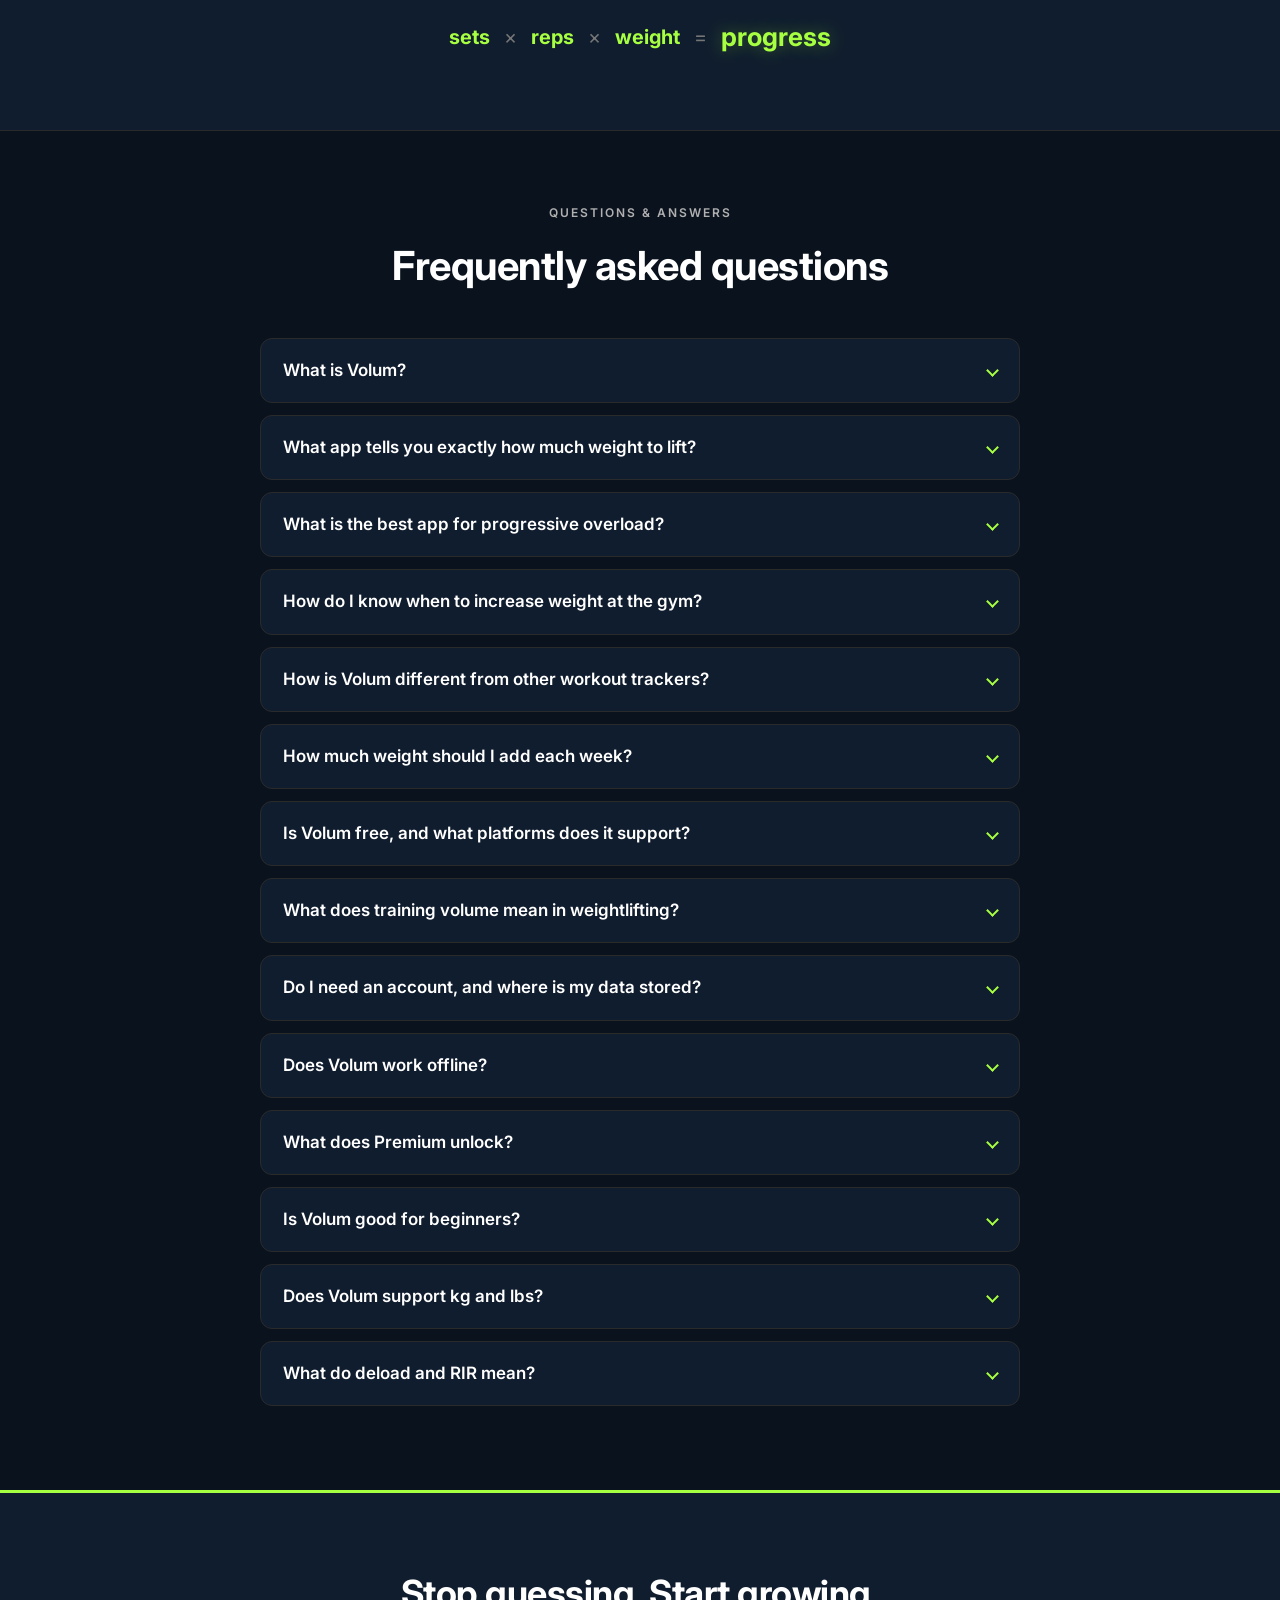
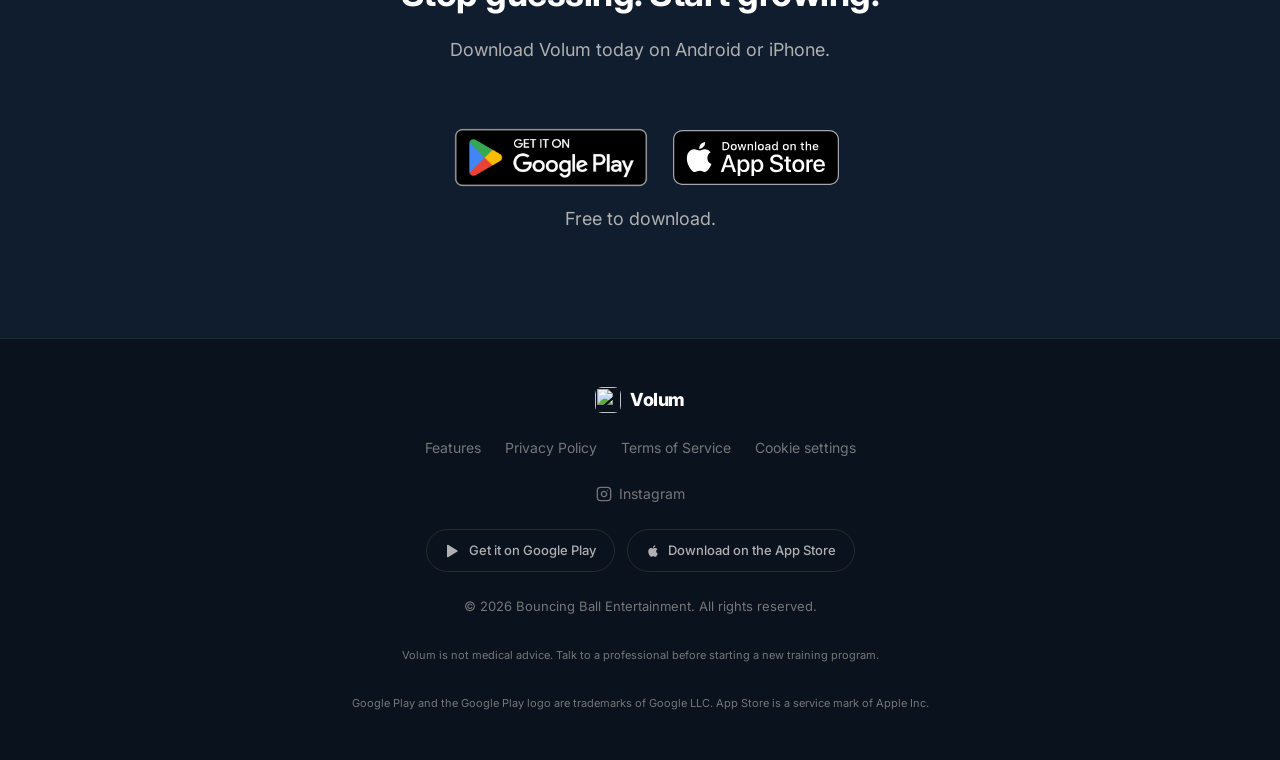
==== commit c616ea52: "feat(site): search and AI-answer visibility (titles, definition FAQ, structured data, sitemap, llms." ====
--- a/index.html
+++ b/index.html
@@ -3,13 +3,13 @@
 <head>
   <meta charset="UTF-8">
   <meta name="viewport" content="width=device-width, initial-scale=1.0">
-  <title>Volum: Free-to-Use Workout Tracker · Progressive Overload</title>
-  <meta name="description" content="Know what to lift every session. Volum plans weight, sets and reps and grows your volume. Free to use, optional Premium. On Android and iOS.">
+  <title>Volum: Progressive Overload Workout Tracker (Free App)</title>
+  <meta name="description" content="Free workout tracker with an AI coach that plans your exact weight, sets and reps every session. Progressive overload on Android and iPhone. No account needed.">
   <meta name="apple-itunes-app" content="app-id=6759938940">
 
-  <meta property="og:title"       content="Volum: Free-to-Use Workout Tracker">
-  <meta property="og:description" content="Know exactly what to lift every session. Volum plans your workout so your volume grows automatically.">
-  <meta property="og:image"       content="https://app-volum.com/assets/og-image.png">
+  <meta property="og:title"       content="Volum: Progressive Overload Workout Tracker (Free App)">
+  <meta property="og:description" content="Free progressive overload workout tracker. Volum's on-device AI Coach plans the exact weight, sets and reps for every session. Android and iPhone, no account needed.">
+  <meta property="og:image"       content="https://app-volum.com/assets/og-image.jpg">
   <meta property="og:image:width"  content="1344">
   <meta property="og:image:height" content="768">
   <meta property="og:type"        content="website">
@@ -34,14 +34,16 @@
   <script type="application/ld+json">
   {
     "@context": "https://schema.org",
-    "@type": "SoftwareApplication",
+    "@type": ["SoftwareApplication", "MobileApplication"],
     "name": "Volum",
-    "description": "Workout tracker app, free to use with optional Premium, that plans every session: weight, sets, and reps. Your volume grows automatically.",
+    "description": "Volum is a free gym tracker app for Android and iPhone that suggests your next weight, sets and reps using an on-device AI Coach. No account needed; your workout data stays on your phone.",
     "operatingSystem": "Android, iOS",
     "applicationCategory": "HealthApplication",
-    "inLanguage": ["en", "es", "pt"],
+    "inLanguage": "en",
     "offers": { "@type": "Offer", "price": "0", "priceCurrency": "USD" },
     "url": "https://app-volum.com/",
+    "author": { "@type": "Organization", "name": "Bouncing Ball Entertainment", "url": "https://app-volum.com/" },
+    "publisher": { "@type": "Organization", "name": "Bouncing Ball Entertainment", "url": "https://app-volum.com/" },
     "downloadUrl": "https://play.google.com/store/apps/details?id=com.volum.app",
     "installUrl": "https://play.google.com/store/apps/details?id=com.volum.app",
     "sameAs": ["https://play.google.com/store/apps/details?id=com.volum.app", "https://apps.apple.com/app/id6759938940"]
@@ -55,6 +57,11 @@
     "mainEntity": [
       {
         "@type": "Question",
+        "name": "What is Volum?",
+        "acceptedAnswer": { "@type": "Answer", "text": "Volum is a free gym tracker app for Android and iPhone that suggests your next weight, sets and reps using an on-device AI Coach. No account needed; your workout data stays on your phone. The AI Coach is rule-based and runs on your phone, with no cloud." }
+      },
+      {
+        "@type": "Question",
         "name": "What app tells you exactly how much weight to lift?",
         "acceptedAnswer": { "@type": "Answer", "text": "Volum tells you the exact weight, sets, and reps for every exercise before you start. It analyzes your training history and uses an AI Coach to apply progressive overload automatically, so you never have to guess your next weight at the gym." }
       },
@@ -81,12 +88,42 @@
       {
         "@type": "Question",
         "name": "Is Volum free, and what platforms does it support?",
-        "acceptedAnswer": { "@type": "Answer", "text": "Volum is free to use. The free version includes ads, and an optional Premium plan (monthly, yearly or lifetime) removes them. It is available now on Google Play for Android and on the App Store for iPhone." }
+        "acceptedAnswer": { "@type": "Answer", "text": "Volum is free to use, with ads. An optional Premium plan (monthly, yearly or lifetime) removes the ads and unlocks extras. It is available now on Google Play for Android and on the App Store for iPhone." }
       },
       {
         "@type": "Question",
         "name": "What does training volume mean in weightlifting?",
         "acceptedAnswer": { "@type": "Answer", "text": "Training volume is sets times reps times weight, the total amount of work you move over time. It is a primary driver of muscle and strength gains. Volum tracks your volume every session and grows it gradually through automatic progressive overload." }
+      },
+      {
+        "@type": "Question",
+        "name": "Do I need an account, and where is my data stored?",
+        "acceptedAnswer": { "@type": "Answer", "text": "No account is needed. Your workouts, history and settings are stored on your phone only. Volum has no cloud sync, so export a backup before you switch phones." }
+      },
+      {
+        "@type": "Question",
+        "name": "Does Volum work offline?",
+        "acceptedAnswer": { "@type": "Answer", "text": "Yes. Planning and logging workouts work without an internet connection because everything runs on your phone. You only need internet for ads, purchases and subscription checks." }
+      },
+      {
+        "@type": "Question",
+        "name": "What does Premium unlock?",
+        "acceptedAnswer": { "@type": "Answer", "text": "The free version covers planning, logging, history and the AI Coach, with ads. Premium (monthly, yearly or lifetime) removes the ads and unlocks the Intermediate and Advanced programs, the automatic rest timer, more than 2 intensity techniques of each type (supersets, drop sets and pyramids) and recovery of deleted workouts. New users get a 14-day Premium trial." }
+      },
+      {
+        "@type": "Question",
+        "name": "Is Volum good for beginners?",
+        "acceptedAnswer": { "@type": "Answer", "text": "Yes. It includes beginner programs and plans each session for you, so you do not need to know how much weight to pick. Set your starting weights once, then follow the plan." }
+      },
+      {
+        "@type": "Question",
+        "name": "Does Volum support kg and lbs?",
+        "acceptedAnswer": { "@type": "Answer", "text": "Yes. Volum works in kg or lbs, and the AI Coach picks weight steps that suit the unit you use." }
+      },
+      {
+        "@type": "Question",
+        "name": "What do deload and RIR mean?",
+        "acceptedAnswer": { "@type": "Answer", "text": "A deload is a planned lighter week or session to recover. RIR (reps in reserve) is how many more reps you could have done at the end of a set. Volum looks at your recent sets to estimate fatigue and can flag when a deload may help." }
       }
     ]
   }
@@ -111,6 +148,7 @@
       </a>
       <div class="nav-links">
         <a href="#features">Features</a>
+        <a href="#faq">FAQ</a>
       </div>
 
       <div class="lang-picker" id="lang-picker">
@@ -137,6 +175,7 @@
       <a href="#how-it-works">How It Works</a>
       <a href="#testimonials">Testimonials</a>
       <a href="#real-numbers">Real Results</a>
+      <a href="#faq">FAQ</a>
       <a href="#download" class="btn btn-accent" data-slot="nav">Download</a>
     </div>
   </nav>
@@ -165,7 +204,7 @@
             <img src="/assets/badges/appstore-en.svg" alt="Download on the App Store" width="120" height="40">
           </a>
           <div class="qr-desktop">
-            <img src="/assets/qr-get.svg" alt="QR code: app-volum.com/get" width="84" height="84" loading="lazy">
+            <img src="/assets/qr-get.svg" alt="QR code to download Volum" width="84" height="84" loading="lazy">
             <span>Scan to download on your phone</span>
           </div>
         </div>
@@ -236,7 +275,7 @@
             </svg>
           </div>
           <h3>Volume that compounds</h3>
-          <p>Each session builds on the last. Your numbers go up automatically, week after week, without you having to plan a thing.</p>
+          <p>Each session builds on the last. Your planned numbers go up gradually, week after week, based on how you perform.</p>
         </div>
 
         <div class="feature-card">
@@ -302,7 +341,7 @@
           <span class="step-number" aria-hidden="true">03</span>
           <div class="step-dot" aria-hidden="true"></div>
           <h3>Log and grow</h3>
-          <p>Tap through each set. Your volume compounds automatically. Next session is planned before you leave.</p>
+          <p>Tap through each set. Your volume builds session after session. Next session is planned before you leave.</p>
         </div>
 
       </div>
@@ -474,6 +513,10 @@
       <h2>Frequently asked questions</h2>
       <div class="faq-list">
         <details class="faq-item">
+          <summary>What is Volum?</summary>
+          <p class="faq-answer">Volum is a free gym tracker app for Android and iPhone that suggests your next weight, sets and reps using an on-device AI Coach. No account needed; your workout data stays on your phone. The AI Coach is rule-based and runs on your phone, with no cloud.</p>
+        </details>
+        <details class="faq-item">
           <summary>What app tells you exactly how much weight to lift?</summary>
           <p class="faq-answer">Volum tells you the exact weight, sets, and reps for every exercise before you start. It analyzes your training history and uses an AI Coach to apply progressive overload automatically, so you never have to guess your next weight at the gym.</p>
         </details>
@@ -495,11 +538,35 @@
         </details>
         <details class="faq-item">
           <summary>Is Volum free, and what platforms does it support?</summary>
-          <p class="faq-answer">Volum is free to use. The free version includes ads, and an optional Premium plan (monthly, yearly or lifetime) removes them. It is available now on Google Play for Android and on the App Store for iPhone.</p>
+          <p class="faq-answer">Volum is free to use, with ads. An optional Premium plan (monthly, yearly or lifetime) removes the ads and unlocks extras. It is available now on Google Play for Android and on the App Store for iPhone.</p>
         </details>
         <details class="faq-item">
           <summary>What does training volume mean in weightlifting?</summary>
           <p class="faq-answer">Training volume is sets times reps times weight, the total amount of work you move over time. It is a primary driver of muscle and strength gains. Volum tracks your volume every session and grows it gradually through automatic progressive overload.</p>
+        </details>
+        <details class="faq-item">
+          <summary>Do I need an account, and where is my data stored?</summary>
+          <p class="faq-answer">No account is needed. Your workouts, history and settings are stored on your phone only. Volum has no cloud sync, so export a backup before you switch phones.</p>
+        </details>
+        <details class="faq-item">
+          <summary>Does Volum work offline?</summary>
+          <p class="faq-answer">Yes. Planning and logging workouts work without an internet connection because everything runs on your phone. You only need internet for ads, purchases and subscription checks.</p>
+        </details>
+        <details class="faq-item">
+          <summary>What does Premium unlock?</summary>
+          <p class="faq-answer">The free version covers planning, logging, history and the AI Coach, with ads. Premium (monthly, yearly or lifetime) removes the ads and unlocks the Intermediate and Advanced programs, the automatic rest timer, more than 2 intensity techniques of each type (supersets, drop sets and pyramids) and recovery of deleted workouts. New users get a 14-day Premium trial.</p>
+        </details>
+        <details class="faq-item">
+          <summary>Is Volum good for beginners?</summary>
+          <p class="faq-answer">Yes. It includes beginner programs and plans each session for you, so you do not need to know how much weight to pick. Set your starting weights once, then follow the plan.</p>
+        </details>
+        <details class="faq-item">
+          <summary>Does Volum support kg and lbs?</summary>
+          <p class="faq-answer">Yes. Volum works in kg or lbs, and the AI Coach picks weight steps that suit the unit you use.</p>
+        </details>
+        <details class="faq-item">
+          <summary>What do deload and RIR mean?</summary>
+          <p class="faq-answer">A deload is a planned lighter week or session to recover. RIR (reps in reserve) is how many more reps you could have done at the end of a set. Volum looks at your recent sets to estimate fatigue and can flag when a deload may help.</p>
         </details>
       </div>
     </div>
@@ -558,6 +625,7 @@
         </a>
       </div>
       <p class="footer-copy">© 2026 Bouncing Ball Entertainment. All rights reserved.</p>
+      <p class="footer-disclaimer">Volum is not medical advice. Talk to a professional before starting a new training program.</p>
       <p class="footer-trademark">Google Play and the Google Play logo are trademarks of Google LLC. App Store is a service mark of Apple Inc.</p>
     </div>
   </footer>
--- a/style.css
+++ b/style.css
@@ -1649,6 +1649,7 @@
 .download-inner .store-ctas .appstore-cta img { width: 166px; }
 .download-inner .region-note { text-align: center; }
 .mid-cta-right .store-ctas .play-cta { margin-left: 0; }
+.footer-disclaimer { font-size: 11px; color: var(--text-muted); margin-top: 6px; text-align: center; }
 .footer-trademark { font-size: 11px; color: var(--text-muted); margin-top: 6px; text-align: center; }
 .badge-play.active { text-decoration: none; }
 @media (max-width: 767px) {
